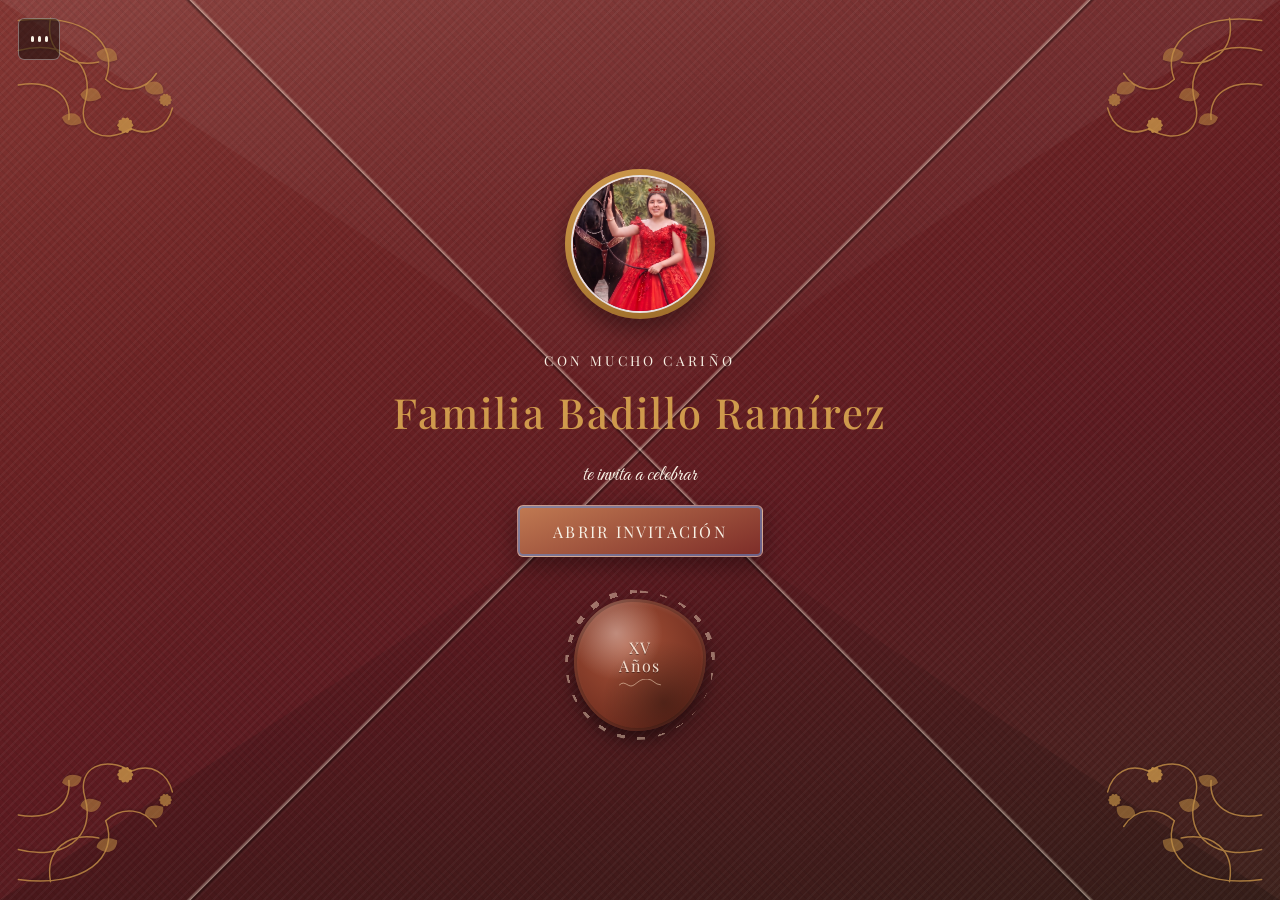
==== index.html @ 7e446c6e "Add files via upload" ====
<!DOCTYPE html>
<html lang="es">
<head>
<meta charset="UTF-8">
<meta name="viewport" content="width=device-width, initial-scale=1.0">
<title>Mis XV Años — Invitación</title>
<meta name="description" content="Invitación digital de XV Años">
<link rel="icon" href="data:image/svg+xml,%3Csvg xmlns='http://www.w3.org/2000/svg' viewBox='0 0 100 100'%3E%3Ctext y='.9em' font-size='90'%3E%F0%9F%8E%80%3C/text%3E%3C/svg%3E">
<link rel="preconnect" href="https://fonts.googleapis.com">
<link rel="preconnect" href="https://fonts.gstatic.com" crossorigin>
<link href="https://fonts.googleapis.com/css2?family=Great+Vibes&family=Cormorant+Garamond:ital,wght@0,400;0,500;0,600;1,500&family=Playfair+Display:wght@400;500;600;700&display=swap" rel="stylesheet">
<link rel="stylesheet" href="css/style.css">
</head>
<body>

<!-- ============ MUSIC TOGGLE ============ -->
<button id="musicToggle" class="music-toggle" type="button" aria-label="Reproducir música" aria-pressed="false">
  <span class="bar"></span><span class="bar"></span><span class="bar"></span>
</button>
<audio id="bgMusic" loop preload="none">
  <!-- Reemplaza este archivo por la pista real cuando armes el repositorio -->
  <source src="audio/musica.mp3" type="audio/mpeg">
</audio>

<!-- ============ SOBRE / PORTADA ============ -->
<svg width="0" height="0" style="position:absolute" aria-hidden="true">
  <defs>
    <symbol id="corner-motif" viewBox="0 0 200 200">
      <g fill="none" stroke="currentColor" stroke-width="1.3" stroke-linecap="round" opacity=".8">
        <path d="M2 30 C 40 20, 70 40, 60 75 C 52 102, 78 112, 100 98"/>
        <path d="M2 60 C 30 55, 48 68, 46 90"/>
        <path d="M30 2 C 25 30, 45 45, 72 40"/>
        <path d="M2 4 C 60 -4, 90 24, 78 55"/>
        <path d="M78 55 C 92 68, 112 66, 122 50"/>
        <path d="M100 98 C 118 106, 132 96, 136 80"/>
      </g>
      <g fill="currentColor" opacity=".55" stroke="none">
        <path d="M56 68 C 62 60, 72 61, 74 71 C 66 76, 58 75, 56 68 Z"/>
        <path d="M40 88 C 47 82, 56 84, 57 93 C 49 97, 42 95, 40 88 Z"/>
        <path d="M70 32 C 78 25, 88 27, 88 38 C 79 42, 71 39, 70 32 Z"/>
        <path d="M112 60 C 120 54, 129 57, 128 67 C 120 70, 112 68, 112 60 Z"/>
      </g>
      <g fill="currentColor" opacity=".85" stroke="none" transform="translate(95,95)">
        <circle r="3"/>
        <ellipse rx="7" ry="3"/>
        <ellipse rx="7" ry="3" transform="rotate(72)"/>
        <ellipse rx="7" ry="3" transform="rotate(144)"/>
        <ellipse rx="7" ry="3" transform="rotate(216)"/>
        <ellipse rx="7" ry="3" transform="rotate(288)"/>
      </g>
      <g fill="currentColor" opacity=".7" stroke="none" transform="translate(130,73)">
        <circle r="2.4"/>
        <ellipse rx="5.5" ry="2.4"/>
        <ellipse rx="5.5" ry="2.4" transform="rotate(72)"/>
        <ellipse rx="5.5" ry="2.4" transform="rotate(144)"/>
        <ellipse rx="5.5" ry="2.4" transform="rotate(216)"/>
        <ellipse rx="5.5" ry="2.4" transform="rotate(288)"/>
      </g>
    </symbol>
  </defs>
</svg>

<section id="envelope" class="envelope">
  <div class="envelope__texture"></div>
  <div class="envelope__seam" aria-hidden="true"></div>

  <!-- Motivo floral reutilizado en las 4 esquinas (se espeja con CSS) -->
  <svg class="envelope__corner envelope__corner--tl" aria-hidden="true"><use href="#corner-motif"/></svg>
  <svg class="envelope__corner envelope__corner--tr" aria-hidden="true"><use href="#corner-motif"/></svg>
  <svg class="envelope__corner envelope__corner--bl" aria-hidden="true"><use href="#corner-motif"/></svg>
  <svg class="envelope__corner envelope__corner--br" aria-hidden="true"><use href="#corner-motif"/></svg>

  <div class="envelope__content">
    <div class="envelope__portrait">
      <div class="ph-photo envelope__portrait-photo">
        <img id="envelopePortraitImg" src="img/1.jpeg" alt="Anahí" onerror="this.style.display='none'">
      </div>
    </div>

    <p class="envelope__label">Con mucho cariño</p>
    <h1 class="envelope__guest">Familia Badillo Ramírez</h1>
    <p class="envelope__invite">te invita a celebrar</p>
    <p class="for-family" id="envelopeFor" hidden></p>

    <button id="openInvitation" class="btn-open" type="button">
      Abrir Invitación
    </button>

    <div class="seal" aria-hidden="true">
      <span class="seal__ring"></span>
      <span class="seal__text">XV<br>Años</span>
      <svg class="seal__flourish" viewBox="0 0 60 16" aria-hidden="true">
        <path d="M2 8c8-8 12 6 20 0s10-8 18-8 10 8 18 8" fill="none" stroke="currentColor" stroke-width="1.2" stroke-linecap="round"/>
      </svg>
    </div>
  </div>
</section>

<!-- ============ SITIO PRINCIPAL ============ -->
<div id="site" class="site">

  <!-- HERO -->
  <section class="hero fold fold--down" id="inicio">
    <div class="ph-photo hero__bg">
      <img id="heroParallaxImg" src="img/1.jpeg" alt="Retrato de la quinceañera" onerror="this.style.display='none'">
      <span class="ph-photo__label"><em>Foto 1</em>Retrato principal</span>
    </div>
    <div class="hero__scrim"></div>

    <div class="hero__content">
      <p class="hero__pretitle">Con mucho cariño,</p>
      <p class="hero__guest">Familia Badillo Ramírez</p>
      <p class="hero__invite">te invita a celebrar</p>
      <p class="for-family for-family--hero" id="heroFor" hidden></p>

      <div class="hero__badge">
        <span class="hero__age">15</span>
      </div>

      <p class="hero__name" data-editable="Nombre de la quinceañera">Anahí</p>
      <p class="hero__subtitle">Mis XV Años</p>

      <div class="hero__date">
        <span data-editable="día">30</span>
        <span data-editable="mes">Oct</span>
        <span data-editable="año">2026</span>
      </div>
    </div>

    <a href="#ubicacion" class="scroll-cue" aria-label="Ir a la sección de ubicación">˅</a>
  </section>

  <!-- UBICACIÓN -->
  <section class="ubicacion fold fold--up" id="ubicacion">
    <h2 class="section-title">Ubicación</h2>

    <div class="cards">
      <article class="card">
        <div class="ph-photo card__photo">
          <img src="img/img:2.jpg" alt="Recinto de la ceremonia religiosa" onerror="this.style.display='none'">
          <span class="ph-photo__label"><em>Foto 2</em>Iglesia / recinto</span>
          <span class="ribbon" data-editable="hora de la ceremonia">6:00 PM</span>
        </div>
        <div class="card__body">
          <div class="icon-circle" aria-hidden="true">
            <svg viewBox="0 0 24 24" width="22" height="22" fill="none" stroke="currentColor" stroke-width="1.4" stroke-linecap="round" stroke-linejoin="round"><path d="M12 2.2v3"/><path d="M10.3 3.7h3.4"/><path d="M6 21V11l6-4.2L18 11v10"/><path d="M6 21h12"/><path d="M10 21v-5h4v5"/></svg>
          </div>
          <h3>Ceremonia Religiosa</h3>
          <p data-editable="nombre y dirección de la iglesia">Parroquia de Nuestra Señora de Guadalupe</p>
          <a class="btn btn--outline" href="https://share.google/baTyKUjBBTjzvA5cU" target="_blank" rel="noopener">¿Cómo llegar?</a>
        </div>
      </article>

      <article class="card">
        <div class="ph-photo card__photo">
          <img src="img/img:3.jpg" alt="Salón de recepción" onerror="this.style.display='none'">
          <span class="ph-photo__label"><em>Foto 3</em>Salón de recepción</span>
          <span class="ribbon" data-editable="hora de la recepción">7:15 PM</span>
        </div>
        <div class="card__body">
          <div class="icon-circle" aria-hidden="true">
            <svg viewBox="0 0 24 24" width="22" height="22" fill="none" stroke="currentColor" stroke-width="1.4" stroke-linecap="round" stroke-linejoin="round"><path d="M6 3h7l-1.2 6.6a2.4 2.4 0 0 1-2.3 2v6.4"/><path d="M9.5 21h4"/><path d="M6 3c0 2.6 1.6 4.6 3.5 4.6"/><path d="M17 3v9a2 2 0 0 0 2 2 2 2 0 0 0 2-2V3"/><path d="M17 8h4"/></svg>
          </div>
          <h3>Recepción</h3>
          <p data-editable="nombre y dirección del salón">Salón La Quinta — Hotel La Quinta Inn, Poza Rica</p>
          <a class="btn btn--outline" href="https://share.google/0kTS37jBXEp3rSL0d" target="_blank" rel="noopener">¿Cómo llegar?</a>
        </div>
      </article>
    </div>
  </section>

  <!-- SAVE THE DATE -->
  <section class="std std--nofoto fold fold--down" id="fecha">
    <div class="std__content">
      <h2 class="script">Save the Date</h2>
      <p class="std__date" data-editable="fecha del evento">30 . Oct . 2026</p>

      <div id="countdown" class="countdown" aria-live="polite">
        <div class="countdown__box"><span id="cd-days">00</span><small>Días</small></div>
        <div class="countdown__box"><span id="cd-hours">00</span><small>Hrs</small></div>
        <div class="countdown__box"><span id="cd-min">00</span><small>Min</small></div>
        <div class="countdown__box"><span id="cd-sec">00</span><small>Seg.</small></div>
      </div>
    </div>
  </section>

  <!-- ITINERARIO -->
  <section class="itinerario fold fold--up" id="itinerario">
    <h2 class="section-title script">Itinerario</h2>

    <div class="timeline">
      <div class="tl-item tl-item--left">
        <div class="tl-card">
          <h3>Misa</h3>
          <p>Te esperamos en la misa de acción de gracias, Parroquia de Nuestra Señora de Guadalupe</p>
        </div>
        <div class="tl-dot" aria-hidden="true">
          <svg viewBox="0 0 24 24" width="20" height="20" fill="none" stroke="currentColor" stroke-width="1.4" stroke-linecap="round" stroke-linejoin="round"><path d="M12 2.2v3"/><path d="M10.3 3.7h3.4"/><path d="M6 21V11l6-4.2L18 11v10"/><path d="M6 21h12"/><path d="M10 21v-5h4v5"/></svg>
        </div>
        <span class="tl-time">6:00 PM</span>
      </div>

      <div class="tl-item tl-item--right">
        <span class="tl-time">7:15 PM – 8:15 PM</span>
        <div class="tl-dot" aria-hidden="true">
          <svg viewBox="0 0 24 24" width="20" height="20" fill="none" stroke="currentColor" stroke-width="1.4" stroke-linecap="round" stroke-linejoin="round"><path d="M6 3h7l-1.2 6.6a2.4 2.4 0 0 1-2.3 2v6.4"/><path d="M9.5 21h4"/><path d="M6 3c0 2.6 1.6 4.6 3.5 4.6"/><path d="M17 3v9a2 2 0 0 0 2 2 2 2 0 0 0 2-2V3"/><path d="M17 8h4"/></svg>
        </div>
        <div class="tl-card">
          <h3>Cóctel de Bienvenida</h3>
          <p>Te esperamos en el área jardín con una bebida refrescante</p>
        </div>
      </div>

      <div class="tl-item tl-item--left">
        <div class="tl-card">
          <h3>Acceso al Salón</h3>
          <p>La mesa está lista para el gran banquete que tenemos para ti, Salón La Quinta</p>
        </div>
        <div class="tl-dot" aria-hidden="true">
          <svg viewBox="0 0 24 24" width="20" height="20" fill="none" stroke="currentColor" stroke-width="1.4" stroke-linecap="round" stroke-linejoin="round"><path d="M7 2v7a1.5 1.5 0 0 0 3 0V2"/><path d="M8.5 9v13"/><path d="M16 2c-1.4 0-2.5 1.6-2.5 5.2 0 2 .7 3.3 1.7 3.8V21"/></svg>
        </div>
        <span class="tl-time">8:30 PM</span>
      </div>

      <div class="tl-item tl-item--right">
        <span class="tl-time" data-editable="horario de la fiesta, aún no confirmado">Hora por confirmar</span>
        <div class="tl-dot" aria-hidden="true">
          <svg viewBox="0 0 24 24" width="20" height="20" fill="none" stroke="currentColor" stroke-width="1.4" stroke-linecap="round" stroke-linejoin="round"><path d="M4 20 14 6"/><path d="M9 20a5 5 0 0 0 5-5"/><circle cx="18" cy="5" r="1.2" fill="currentColor" stroke="none"/><circle cx="20" cy="10" r="1" fill="currentColor" stroke="none"/><circle cx="15" cy="3" r="1" fill="currentColor" stroke="none"/></svg>
        </div>
        <div class="tl-card">
          <h3>Fiesta</h3>
          <p>Nos vemos en la pista de baile para festejar y pasarla bien.</p>
        </div>
      </div>
    </div>
  </section>

  <!-- CON LA BENDICIÓN DE -->
  <section class="familia" id="familia">
    <p class="familia__quince familia__quince--top">Anahí Badillo Ramírez</p>
    <h2 class="section-title script familia__title">Con la Bendición de</h2>

    <div class="familia__grid">
      <div class="familia__group">
        <h3>Mis Padres</h3>
        <p>Reyes Badillo Hernández<br>Ana Belén Ramírez</p>
      </div>
      <div class="familia__group">
        <h3>Mis Abuelos</h3>
        <p>Reyes Badillo Herrera<br>Martha Elba Hernández Zarate</p>
      </div>
      <div class="familia__group">
        <h3>Padrinos de Velación</h3>
        <p>Martha Elena Badillo Hernández<br>Daniel Orellan Badillo</p>
      </div>
    </div>
  </section>

  <!-- GRACIAS -->
  <section class="gracias gracias--nofoto fold fold--down">
    <div class="gracias__content">
      <p class="gracias__title">Familia Badillo Ramírez</p>
      <p class="for-family for-family--gracias" id="graciasFor" hidden></p>
      <p>Gracias por ser parte de este momento tan especial, será un gusto poder compartir este día contigo</p>
    </div>
  </section>

  <!-- MESA DE REGALOS -->
  <section class="regalos" id="regalos">
    <h2 class="section-title script">Mesa de Regalos</h2>
    <p>Mi mejor regalo es que estés conmigo en este día tan especial, pero si quieres hacerme un obsequio aquí están algunas opciones.</p>

    <div class="gift-card">
      <span class="gift-card__corner" aria-hidden="true"></span>
      <span class="gift-card__store" data-editable="nombre de la tienda">Liverpool</span>
    </div>

    <p class="gift-card__table" data-editable="número de mesa de regalos">Número de mesa #60040862</p>
    <a href="https://mesaderegalos.liverpool.com.mx/milistaderegalos/60040862" class="btn btn--solid" target="_blank" rel="noopener" data-editable="liga de la mesa de regalos">Ir a Mesa de Regalos</a>
  </section>

  <!-- HOTELES -->
  <section class="hoteles fold fold--up" id="hoteles">
    <h2 class="section-title script">Hoteles</h2>
    <p>Estas son las recomendaciones para hospedarte y pases una estancia agradable.</p>

    <article class="card card--hotel">
      <div class="ph-photo card__photo">
        <img src="img/img:11.jpg" alt="" onerror="this.style.display='none'">
        <span class="ph-photo__label"><em>Foto 11</em>Hotel</span>
        <span class="ribbon" data-editable="tarifa desde">Tarifa por confirmar</span>
      </div>
      <div class="card__body">
        <h3>Hotel La Quinta Inn, Poza Rica</h3>
        <p data-editable="código de descuento, si aplica">Sede también de la recepción · Código: [CÓDIGO]</p>
        <a class="btn btn--outline" href="https://share.google/0kTS37jBXEp3rSL0d" target="_blank" rel="noopener">¿Cómo llegar?</a>
      </div>
    </article>
  </section>

  <footer class="site-footer">
    <p>Hecho con cariño para celebrar los XV años de <span data-editable="nombre de la quinceañera">Anahí</span></p>
  </footer>

</div>

<script src="js/script.js"></script>
</body>
</html>
---- css/style.css ----
/* =========================================================
   INVITACIÓN XV AÑOS — hoja de estilos
   Paleta y tipografías son fáciles de ajustar desde :root
   ========================================================= */

:root{
  /* Paleta ajustada a la foto de portada real: vestido rojo/vino,
     hacienda de piedra y cantera, luz cálida ámbar de las arcadas. */
  --rose-deep:   #5c1a20;
  --rose:        #7d2c28;
  --rose-light:  #c17a52;
  --cream:       #f8f1e5;
  --cream-2:     #efe0c9;
  --gold:        #cf9a4c;
  --gold-dark:   #9c6b28;
  --ink:         #3b2a22;
  --ink-soft:    #6b5142;
  --white:       #ffffff;

  --font-script: 'Great Vibes', cursive;
  --font-serif:  'Playfair Display', serif;
  --font-body:   'Cormorant Garamond', serif;

  --fold-size: 70px;
}

*,*::before,*::after{ box-sizing:border-box; }
html{ scroll-behavior:smooth; }
body{
  margin:0;
  font-family: var(--font-body);
  font-size:19px;
  line-height:1.6;
  color:var(--ink);
  background:var(--cream);
  overflow-x:hidden;
}
h1,h2,h3{ margin:0; font-weight:500; }
p{ margin:0 0 .5em; }
img{ max-width:100%; display:block; }
a{ color:inherit; text-decoration:none; }
.script{ font-family:var(--font-script); font-weight:400; }

.section-title{
  font-family:var(--font-script);
  font-size:clamp(2.6rem,6vw,3.6rem);
  color:var(--gold-dark);
  text-align:center;
  position:relative;
  padding-top:1.4em;
}
.section-title::after{
  content:"";
  display:block;
  width:120px;
  height:1px;
  background:var(--gold);
  margin:.4em auto 0;
}

/* ---------- utilidades ---------- */
.btn{
  display:inline-block;
  padding:.7em 1.8em;
  font-family:var(--font-serif);
  font-size:.78rem;
  letter-spacing:.12em;
  text-transform:uppercase;
  border-radius:4px;
  cursor:pointer;
  border:1px solid transparent;
  transition:transform .25s ease, box-shadow .25s ease, background .25s ease;
}
.btn:hover{ transform:translateY(-2px); }
.btn--outline{
  background:linear-gradient(160deg,var(--gold) 0%,var(--gold-dark) 100%);
  color:var(--white);
  box-shadow:0 4px 14px rgba(0,0,0,.18);
}
.btn--solid{
  background:linear-gradient(160deg,var(--gold) 0%,var(--gold-dark) 100%);
  color:var(--white);
  box-shadow:0 6px 18px rgba(0,0,0,.22);
  margin-top:1.4rem;
}

/* ---------- marcador de fotos (placeholder) ---------- */
.ph-photo{
  position:relative;
  overflow:hidden;
  width:100%; height:100%;
  background:
    radial-gradient(circle at 30% 20%, rgba(255,255,255,.18), transparent 60%),
    linear-gradient(135deg,var(--rose) 0%, var(--rose-deep) 55%, #6f4a3f 100%);
  display:flex;
  align-items:center;
  justify-content:center;
  color:rgba(255,255,255,.85);
}
.ph-photo img{
  position:absolute; inset:0;
  width:100%; height:100%;
  object-fit:cover;
  z-index:2;
}
.ph-photo__label{
  position:relative; z-index:1;
  display:flex; flex-direction:column; align-items:center; gap:.25em;
  font-family:var(--font-serif);
  font-size:.72rem;
  letter-spacing:.08em;
  text-transform:uppercase;
  text-align:center;
  padding:0 1em;
  opacity:.85;
}
.ph-photo__label em{
  font-style:normal;
  font-size:1.05rem;
  letter-spacing:.15em;
  border:1px solid rgba(255,255,255,.55);
  border-radius:999px;
  padding:.3em 1em;
}
.ribbon{
  position:absolute; top:14px; right:-34px;
  background:var(--ink);
  color:var(--cream);
  font-family:var(--font-serif);
  font-size:.68rem;
  letter-spacing:.1em;
  padding:.35em 2.4em;
  transform:rotate(38deg);
  z-index:3;
  box-shadow:0 2px 6px rgba(0,0,0,.25);
}

/* ---------- diagonal folds entre secciones ---------- */
.fold{ position:relative; }
.fold--down{ clip-path:polygon(0 0,100% 0,100% 100%,0 calc(100% - var(--fold-size))); }
.fold--up{ clip-path:polygon(0 var(--fold-size),100% 0,100% 100%,0 100%); margin-top:calc(var(--fold-size) * -1); }

/* =========================================================
   BOTÓN DE MÚSICA
   ========================================================= */
.music-toggle{
  position:fixed; top:18px; left:18px; z-index:200;
  width:42px; height:42px;
  background:rgba(20,14,12,.55);
  border:1px solid rgba(255,255,255,.35);
  border-radius:6px;
  display:flex; align-items:center; justify-content:center; gap:4px;
  cursor:pointer;
}
.music-toggle .bar{
  width:3px; height:14px; background:var(--cream); border-radius:2px;
  animation:sway 1s ease-in-out infinite;
}
.music-toggle .bar:nth-child(2){ animation-delay:.15s; }
.music-toggle .bar:nth-child(3){ animation-delay:.3s; }
.music-toggle:not(.is-playing) .bar{ animation-play-state:paused; height:6px; }
@keyframes sway{ 0%,100%{ height:6px; } 50%{ height:16px; } }

/* =========================================================
   SOBRE / PORTADA
   ========================================================= */
.envelope{
  position:fixed; inset:0; z-index:100;
  display:flex; align-items:center; justify-content:center;
  background:
    linear-gradient(155deg, rgba(255,255,255,.05) 0%, transparent 30%),
    linear-gradient(160deg,var(--rose) 0%, var(--rose-deep) 60%, #3f231d 100%);
  transition:opacity .6s ease .55s, visibility .6s ease .55s, transform 1s cubic-bezier(.4,0,.2,1);
  perspective:1400px;
  transform:scale(1);
}
body.is-open .envelope{ transform:scale(1.12); }
/* textura fina de papel (grano cruzado) */
.envelope__texture{
  position:absolute; inset:0;
  background-image:
    repeating-linear-gradient(135deg, rgba(255,255,255,.04) 0 2px, transparent 2px 6px),
    repeating-linear-gradient(45deg, rgba(0,0,0,.05) 0 2px, transparent 2px 6px);
}
/* costuras diagonales del sobre: forman el rombo central como un sobre abierto,
   con una solapa superior e inferior ligeramente distintas de tono */
.envelope__texture::before,
.envelope__texture::after{
  content:"";
  position:absolute; inset:0;
}
.envelope__texture::before{
  background:linear-gradient(180deg, rgba(255,255,255,.06), transparent 55%);
  clip-path:polygon(0 0,100% 0,50% 46%);
  /* la solapa superior del sobre: gira sobre su propio doblez (50% 46%)
     como si se abriera de verdad, en vez de solo desvanecerse */
  transform-origin:50% 46%;
  transform:rotateX(0deg);
  transition:transform .75s cubic-bezier(.6,.05,.22,1);
  backface-visibility:hidden;
}
.envelope__texture::after{
  background:linear-gradient(0deg, rgba(0,0,0,.16), transparent 55%);
  clip-path:polygon(0 100%,100% 100%,50% 54%);
}
body.is-open .envelope__texture::before{
  transform:rotateX(-172deg) translateY(-1%);
}
.envelope__seam{
  position:absolute; inset:0;
  background:
    linear-gradient(45deg,
      transparent calc(50% - 4px), rgba(0,0,0,.4) calc(50% - 1px),
      rgba(255,244,224,.45) 50%, transparent calc(50% + 3px)),
    linear-gradient(-45deg,
      transparent calc(50% - 4px), rgba(0,0,0,.4) calc(50% - 1px),
      rgba(255,244,224,.45) 50%, transparent calc(50% + 3px));
}

/* esquinas florales (SVG reutilizado, espejado por esquina) */
.envelope__corner{
  position:absolute; width:230px; height:230px;
  color:var(--gold);
  opacity:.92;
  filter:drop-shadow(0 1px 1px rgba(0,0,0,.3));
}
.envelope__corner--tl{ top:16px; left:16px; }
.envelope__corner--tr{ top:16px; right:16px; transform:scaleX(-1); }
.envelope__corner--bl{ bottom:16px; left:16px; transform:scaleY(-1); }
.envelope__corner--br{ bottom:16px; right:16px; transform:scale(-1,-1); }

.envelope__content{
  position:relative; z-index:2;
  text-align:center; color:var(--cream);
  padding:2rem;
}
.envelope__portrait{
  width:150px; height:150px;
  margin:0 auto 1.6em;
  border-radius:50%;
  padding:6px;
  background:linear-gradient(160deg,var(--gold) 0%,var(--gold-dark) 100%);
  box-shadow:0 10px 24px rgba(0,0,0,.4);
}
.envelope__portrait-photo{
  width:100%; height:100%;
  border-radius:50%;
  border:2px solid rgba(255,255,255,.85);
}
/* la foto principal se ve completa (cuerpo entero); aquí se amplía para
   que en el círculo pequeño se lea como un retrato de cerca */
.envelope__portrait-photo img{ transform:scale(1.6); }
.envelope__label{
  font-family:var(--font-serif);
  letter-spacing:.25em; text-transform:uppercase;
  font-size:.85rem; margin-bottom:.6em;
}
.envelope__guest{
  font-family:var(--font-serif);
  font-size:clamp(1.8rem,5vw,2.6rem);
  color:var(--gold);
  letter-spacing:.05em;
  margin-bottom:.3em;
}
.envelope__invite{
  font-family:var(--font-script);
  font-size:1.4rem;
  color:var(--cream);
  margin-bottom:.5em;
}
/* ---------- PERSONALIZACIÓN POR FAMILIA (?para=Familia+X en la URL) ---------- */
.for-family{
  font-family:var(--font-serif);
  letter-spacing:.18em;
  text-transform:uppercase;
  font-size:.75rem;
  color:var(--gold);
  margin-bottom:1.6em;
}
.for-family[hidden]{ display:none; }
.for-family--hero{ color:var(--cream); opacity:.9; margin-bottom:1.4em; }
.for-family--gracias{ color:var(--gold); margin-bottom:1.2em; letter-spacing:.14em; }
.btn-open{
  font-family:var(--font-serif);
  font-size:1rem;
  letter-spacing:.14em;
  text-transform:uppercase;
  color:var(--cream);
  background:linear-gradient(160deg,var(--rose-light) 0%,var(--rose) 100%);
  border:1px solid rgba(255,255,255,.4);
  padding:.9em 2.2em;
  border-radius:6px;
  cursor:pointer;
  box-shadow:0 8px 22px rgba(0,0,0,.35), inset 0 0 0 2px rgba(94,140,215,.55);
  transition:transform .3s ease, box-shadow .3s ease;
}
.btn-open:hover{ transform:translateY(-3px); box-shadow:0 12px 26px rgba(0,0,0,.4); }

.seal{
  width:132px; height:132px;
  margin:2.6em auto 0;
  /* forma de gota de cera, ligeramente irregular */
  border-radius:44% 56% 52% 48% / 48% 44% 56% 52%;
  background:
    radial-gradient(circle at 32% 26%, rgba(255,255,255,.35), transparent 35%),
    radial-gradient(circle at 68% 78%, rgba(0,0,0,.35), transparent 45%),
    radial-gradient(circle at 40% 35%, #a8543a, #6f2c1e 75%);
  box-shadow:0 8px 18px rgba(0,0,0,.5), inset 0 0 0 3px rgba(0,0,0,.18), inset 0 2px 6px rgba(255,255,255,.15);
  display:flex; flex-direction:column; align-items:center; justify-content:center;
  gap:.15em;
  font-family:var(--font-serif);
  font-size:1rem; letter-spacing:.08em; line-height:1.15;
  color:rgba(255,235,220,.92);
  text-shadow:0 1px 0 rgba(0,0,0,.4), 0 -1px 0 rgba(255,255,255,.12);
  position:relative;
  transition:opacity .4s ease, transform .4s ease;
}
body.is-open .seal{
  opacity:0;
  transform:scale(.55) rotate(-18deg);
}
.seal__ring{
  position:absolute; inset:-9px;
  border-radius:inherit;
  background:repeating-conic-gradient(rgba(255,230,200,.55) 0deg 6deg, transparent 6deg 16deg);
  -webkit-mask:radial-gradient(farthest-side, transparent calc(100% - 3px), #000 calc(100% - 3px));
          mask:radial-gradient(farthest-side, transparent calc(100% - 3px), #000 calc(100% - 3px));
  opacity:.8;
}
.seal__text{ position:relative; }
.seal__flourish{
  position:relative;
  width:44px; height:auto;
  color:rgba(255,230,200,.6);
  margin-top:.1em;
}

body.is-open .envelope{ opacity:0; visibility:hidden; pointer-events:none; }

/* =========================================================
   SITIO PRINCIPAL
   ========================================================= */
.site{ display:none; }
body.is-open .site{ display:block; }
body:not(.is-open){ overflow:hidden; height:100vh; }

section{ position:relative; }

/* ---------- HERO ---------- */
.hero{
  min-height:100vh;
  display:flex; align-items:center; justify-content:center;
  overflow:hidden;
}
.hero__bg{ position:absolute; inset:0; align-items:flex-start; padding-top:2.4rem; }
/* la imagen es más alta que su contenedor para tener "colchón" de sobra:
   el JS la desplaza (translateY) al hacer scroll, dando el efecto parallax
   sin usar background-attachment:fixed (poco confiable en iPhone/Safari) */
.hero__bg img{
  top:-20%;
  height:140%;
  will-change:transform;
}
@media (prefers-reduced-motion: reduce){
  .hero__bg img{ transform:none !important; }
}
.hero__scrim{
  position:absolute; inset:0;
  background:linear-gradient(180deg, rgba(20,14,12,.15), rgba(20,14,12,.55) 70%, rgba(20,14,12,.75));
  z-index:1;
}
.hero__content{
  position:relative; z-index:2;
  text-align:center; color:var(--cream);
  padding:6rem 1.5rem 4rem;
}
.hero__pretitle{
  font-family:var(--font-serif);
  letter-spacing:.2em; text-transform:uppercase;
  font-size:.85rem; margin-bottom:.2em; opacity:.9;
}
.hero__guest{
  font-family:var(--font-script);
  font-size:clamp(1.6rem,4vw,2.2rem);
  color:var(--white);
  margin-bottom:.15em;
}
.hero__invite{
  font-family:var(--font-serif);
  letter-spacing:.2em; text-transform:uppercase;
  font-size:.8rem; margin-bottom:.4em; opacity:.9;
}
.hero__badge{
  width:110px; height:110px;
  margin:0 auto .6em;
  border-radius:50%;
  display:flex; align-items:center; justify-content:center;
  background:linear-gradient(160deg,var(--rose-light) 0%,var(--rose) 100%);
  border:4px solid rgba(255,255,255,.85);
  box-shadow:0 6px 18px rgba(0,0,0,.4);
}
.hero__age{
  font-family:var(--font-serif); font-weight:700;
  font-size:2.6rem; color:var(--white);
  text-shadow:0 4px 10px rgba(0,0,0,.5);
}
.hero__name{
  font-family:var(--font-script);
  font-size:clamp(3rem,10vw,5.5rem);
  line-height:1;
  color:var(--white);
  margin-top:.3em;
}
.hero__subtitle{
  font-family:var(--font-serif);
  letter-spacing:.35em; text-transform:uppercase;
  font-size:.85rem; margin:.6em 0 1em;
}
.hero__date{
  display:inline-flex; border-top:1px solid rgba(255,255,255,.6); border-bottom:1px solid rgba(255,255,255,.6);
  font-family:var(--font-serif);
}
.hero__date span{
  padding:.4em 1em;
  border-left:1px solid rgba(255,255,255,.6);
  font-size:.95rem; letter-spacing:.05em;
}
.hero__date span:first-child{ border-left:none; }

.scroll-cue{
  position:absolute; bottom:1.6rem; left:50%; transform:translateX(-50%);
  z-index:2; color:var(--cream); font-size:1.4rem;
  animation:bounce 2s infinite;
}
@keyframes bounce{ 0%,100%{ transform:translate(-50%,0);} 50%{ transform:translate(-50%,8px);} }

/* ---------- UBICACIÓN ---------- */
.ubicacion{
  background:var(--rose-deep);
  padding:5rem 1.5rem 6rem;
}
.ubicacion .section-title{ color:var(--cream); }
.ubicacion .section-title::after{ background:var(--gold); }
.cards{
  max-width:760px; margin:3rem auto 0;
  display:flex; flex-direction:column; gap:2.4rem;
}
.card{
  background:var(--white);
  border-radius:6px;
  overflow:hidden;
  box-shadow:0 18px 40px rgba(0,0,0,.25);
}
.card__photo{ aspect-ratio:16/9; }
.card__body{ padding:2rem 1.8rem 2.2rem; text-align:center; }
.icon-circle{
  width:56px; height:56px; margin:-4.4rem auto 1rem;
  border-radius:50%;
  background:var(--white);
  border:1px solid var(--gold);
  display:flex; align-items:center; justify-content:center;
  color:var(--gold-dark);
  box-shadow:0 4px 10px rgba(0,0,0,.15);
}
.card__body h3{
  font-family:var(--font-serif); text-transform:uppercase; letter-spacing:.08em;
  color:var(--gold-dark); font-size:1.15rem; margin-bottom:.6em;
}
.card__body p{ color:var(--ink-soft); margin-bottom:1.2em; }

/* ---------- SAVE THE DATE ---------- */
.std{
  display:flex; align-items:center; justify-content:center;
  overflow:hidden;
}
.std--nofoto{
  padding:6rem 1.5rem;
  background:linear-gradient(160deg,var(--rose) 0%, var(--rose-deep) 60%, #3f231d 100%);
}
.std__content{ position:relative; text-align:center; color:var(--cream); padding:2rem; }
.std__content h2{ font-size:clamp(2.6rem,8vw,4.2rem); color:var(--white); }
.std__content h2::before,.std__content h2::after{ content:"◇"; font-size:.5em; margin:0 .5em; color:var(--gold); vertical-align:middle; }
.std__date{ font-family:var(--font-serif); letter-spacing:.15em; font-size:1.15rem; margin:.6em 0 1.6em; }
.countdown{ display:flex; gap:.9rem; justify-content:center; flex-wrap:wrap; }
.countdown__box{
  background:rgba(255,255,255,.12);
  border:1px solid rgba(255,255,255,.35);
  border-radius:8px;
  padding:.9em 1.2em;
  min-width:82px;
}
.countdown__box span{ display:block; font-family:var(--font-serif); font-size:2rem; }
.countdown__box small{ letter-spacing:.1em; text-transform:uppercase; font-size:.7rem; opacity:.85; }

/* ---------- ITINERARIO ---------- */
.itinerario{ background:var(--cream-2); padding:5rem 1.5rem 6rem; }
.timeline{
  max-width:900px; margin:3rem auto 0; position:relative;
}
.timeline::before{
  content:""; position:absolute; left:50%; top:0; bottom:0; width:2px;
  background:var(--gold); transform:translateX(-50%);
}
.tl-item{ display:flex; align-items:center; gap:1.4rem; margin-bottom:2.6rem; position:relative; }
.tl-item--left{ justify-content:flex-end; }
.tl-item--right{ justify-content:flex-start; }
.tl-item--left .tl-card{ order:1; text-align:right; }
.tl-item--left .tl-time{ order:3; text-align:left; }
.tl-card{
  background:var(--white); border-radius:6px; padding:1.4rem 1.6rem;
  box-shadow:0 10px 26px rgba(0,0,0,.08);
  width:min(320px,42%);
}
.tl-card h3{ font-family:var(--font-serif); color:var(--gold-dark); text-transform:uppercase; letter-spacing:.06em; font-size:1.05rem; margin-bottom:.4em; }
.tl-card p{ color:var(--ink-soft); font-size:.95rem; margin:0; }
.tl-dot{
  flex:0 0 auto;
  width:52px; height:52px; border-radius:50%;
  background:var(--gold);
  color:var(--white);
  display:flex; align-items:center; justify-content:center;
  font-size:1.3rem;
  box-shadow:0 4px 10px rgba(0,0,0,.2);
  z-index:1;
}
.tl-time{ font-family:var(--font-serif); font-size:.85rem; letter-spacing:.04em; color:var(--ink-soft); width:min(180px,30%); }

/* ---------- GRACIAS ---------- */
.gracias{ display:flex; align-items:center; justify-content:center; overflow:hidden; }
.gracias--nofoto{
  padding:5rem 1.5rem;
  background:linear-gradient(160deg,var(--rose-deep) 0%, #3f231d 100%);
}
.gracias__content{ position:relative; text-align:center; color:var(--cream); max-width:640px; padding:2rem; }
.gracias__title{ font-family:var(--font-serif); text-transform:uppercase; letter-spacing:.08em; font-size:1.15rem; margin-bottom:.7em; }
.gracias__content p:last-child{ font-family:var(--font-serif); font-size:1.15rem; line-height:1.7; }

/* ---------- MESA DE REGALOS ---------- */
.regalos{ background:var(--cream); padding:5rem 1.5rem 6rem; text-align:center; }
.regalos > p{ max-width:640px; margin:1rem auto 2.4rem; color:var(--ink-soft); font-size:1.1rem; }
.gift-card{
  position:relative;
  width:min(420px,90%);
  aspect-ratio:16/9;
  margin:0 auto;
  border-radius:16px;
  background:linear-gradient(135deg,var(--rose) 0%,var(--rose-deep) 100%);
  box-shadow:0 20px 40px rgba(0,0,0,.25);
  display:flex; align-items:center; justify-content:center;
}
.gift-card__corner{
  position:absolute; inset:0;
  background:
    linear-gradient(100deg, rgba(255,255,255,.16) 0%, transparent 22%),
    repeating-linear-gradient(115deg, transparent 0 26px, rgba(255,255,255,.08) 26px 30px);
  border-radius:inherit;
}
.gift-card__corner::before{
  content:"Regalo";
  position:absolute; top:14px; right:-30px;
  background:rgba(255,255,255,.9);
  color:var(--rose-deep);
  font-family:var(--font-serif);
  font-size:.65rem; letter-spacing:.15em; text-transform:uppercase;
  padding:.35em 2.2em;
  transform:rotate(38deg);
  box-shadow:0 2px 6px rgba(0,0,0,.2);
}
.gift-card__store{
  font-family:var(--font-serif); letter-spacing:.06em;
  color:var(--white); font-size:1.4rem;
}
.gift-card__table{ margin-top:1.6rem; font-family:var(--font-serif); letter-spacing:.06em; color:var(--gold-dark); }

/* ---------- HOTELES ---------- */
.hoteles{ background:var(--cream-2); padding:5rem 1.5rem 6rem; text-align:center; }
.hoteles > p{ max-width:640px; margin:1rem auto 2.4rem; color:var(--ink-soft); font-size:1.1rem; }
.card--hotel{ max-width:520px; margin:0 auto; text-align:left; }
.card--hotel .card__body{ text-align:center; }

/* ---------- CON LA BENDICIÓN DE (familia / padrinos) ---------- */
.familia{ background:var(--white); padding:5rem 1.5rem 6rem; text-align:center; }
.familia__quince{
  font-family:var(--font-script);
  font-size:clamp(2.4rem,6vw,3.4rem);
  color:var(--ink);
  margin:.2em 0 2rem;
}
.familia__quince--top{ margin:0 0 .15em; }
.familia__title.section-title{ padding-top:0; margin-bottom:2rem; }
.familia__grid{
  max-width:900px; margin:0 auto;
  display:grid; grid-template-columns:repeat(3,1fr); gap:2.2rem;
}
.familia__group h3{
  font-family:var(--font-serif); text-transform:uppercase; letter-spacing:.08em;
  color:var(--gold-dark); font-size:.95rem; margin-bottom:.6em;
}
.familia__group p{ color:var(--ink-soft); line-height:1.7; margin:0; }

@media (max-width:720px){
  .familia__grid{ grid-template-columns:1fr; gap:1.8rem; }
}

/* ---------- FOOTER ---------- */
.site-footer{ text-align:center; padding:3rem 1.5rem; color:var(--ink-soft); font-family:var(--font-serif); font-size:.85rem; letter-spacing:.05em; background:var(--white); }

/* ---------- animación de aparición al hacer scroll ---------- */
.reveal{
  opacity:0;
  transform:translateX(-100vw);
  transition:opacity .7s ease, transform .7s cubic-bezier(.16,.8,.3,1);
  will-change:transform, opacity;
}
.reveal.in-view{ opacity:1; transform:translateX(0); }

@media (prefers-reduced-motion: reduce){
  .reveal{ transition:none; transform:none; opacity:1; }
}

/* =========================================================
   RESPONSIVE
   ========================================================= */
@media (max-width:720px){
  :root{ --fold-size:40px; }
  body{ font-size:17px; }
  .tl-card{ width:70%; }
  .tl-time{ width:auto; font-size:.75rem; }
  .timeline::before{ left:26px; }
  .tl-item,.tl-item--left,.tl-item--right{ justify-content:flex-start; }
  .tl-item--left .tl-card,.tl-item--left .tl-time{ order:initial; text-align:left; }
  .tl-dot{ order:-1; width:44px; height:44px; font-size:1.05rem; }
  .tl-time{ display:none; }
}
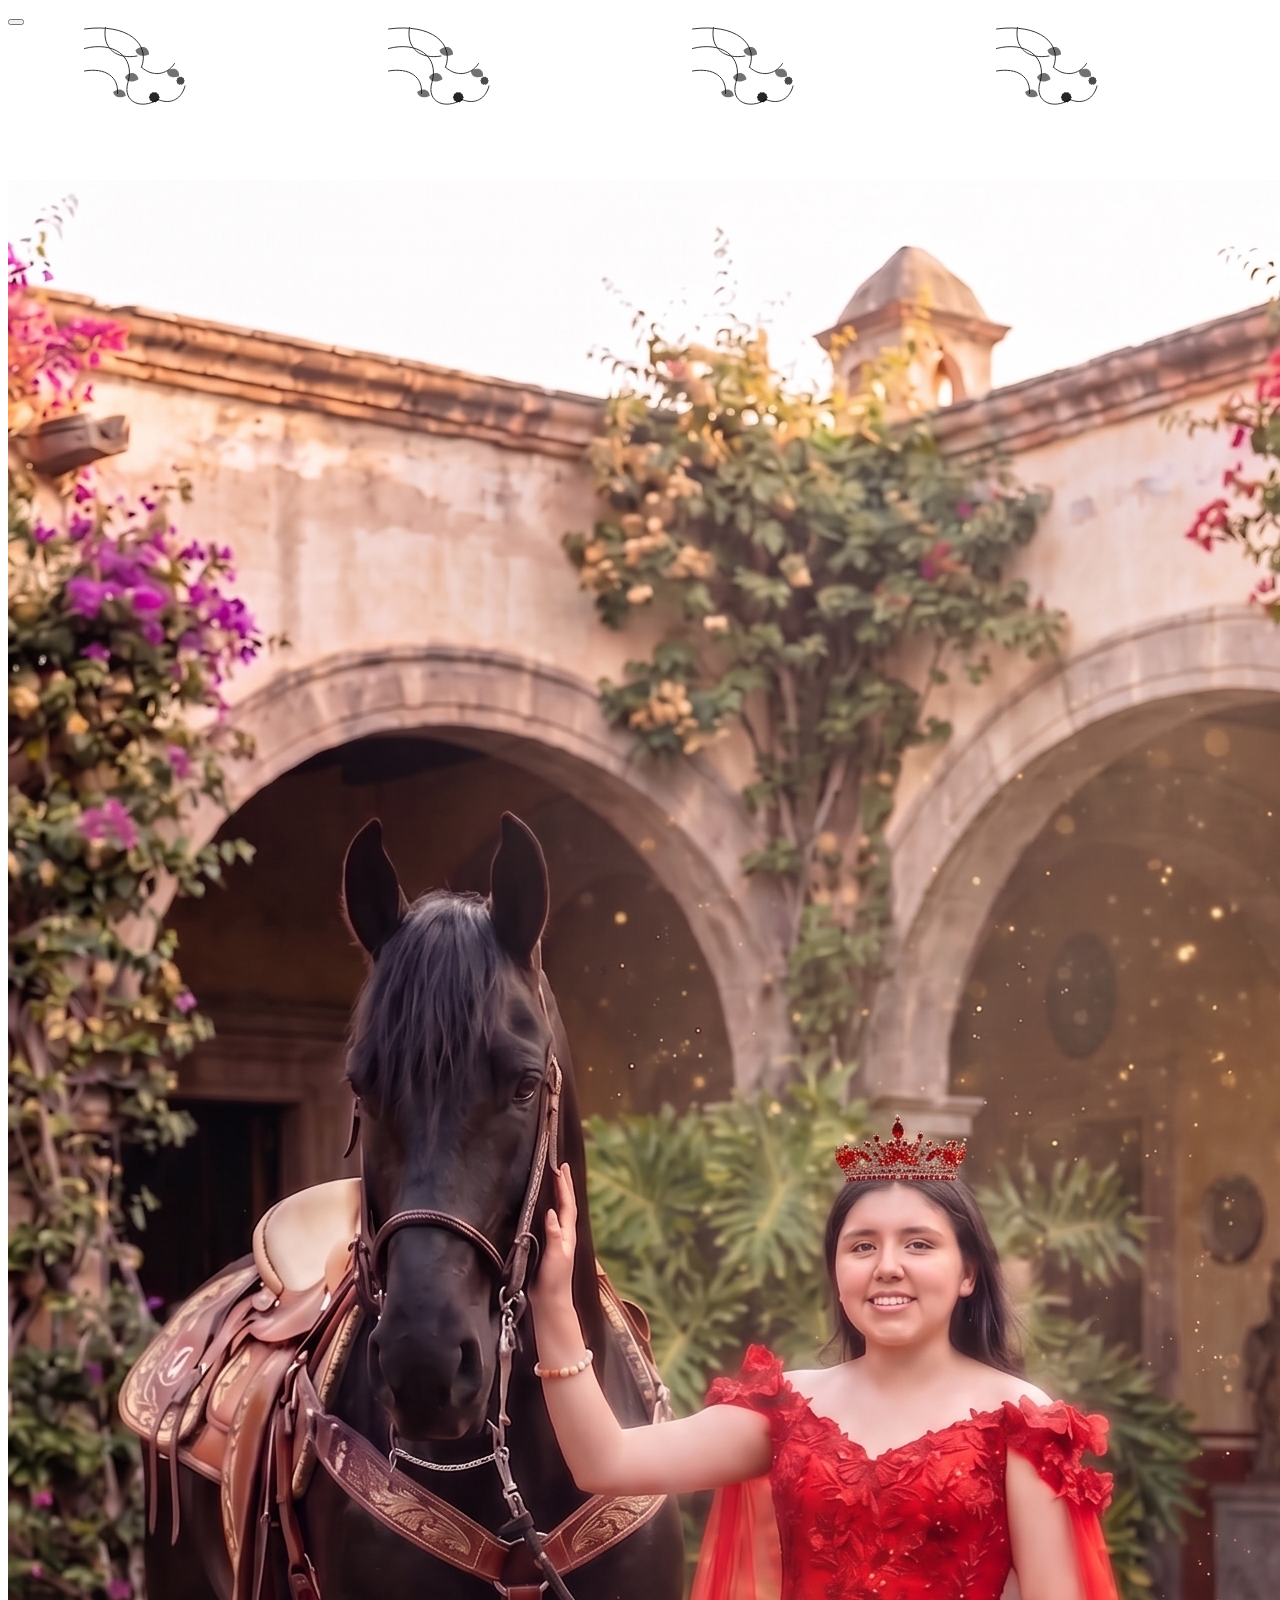
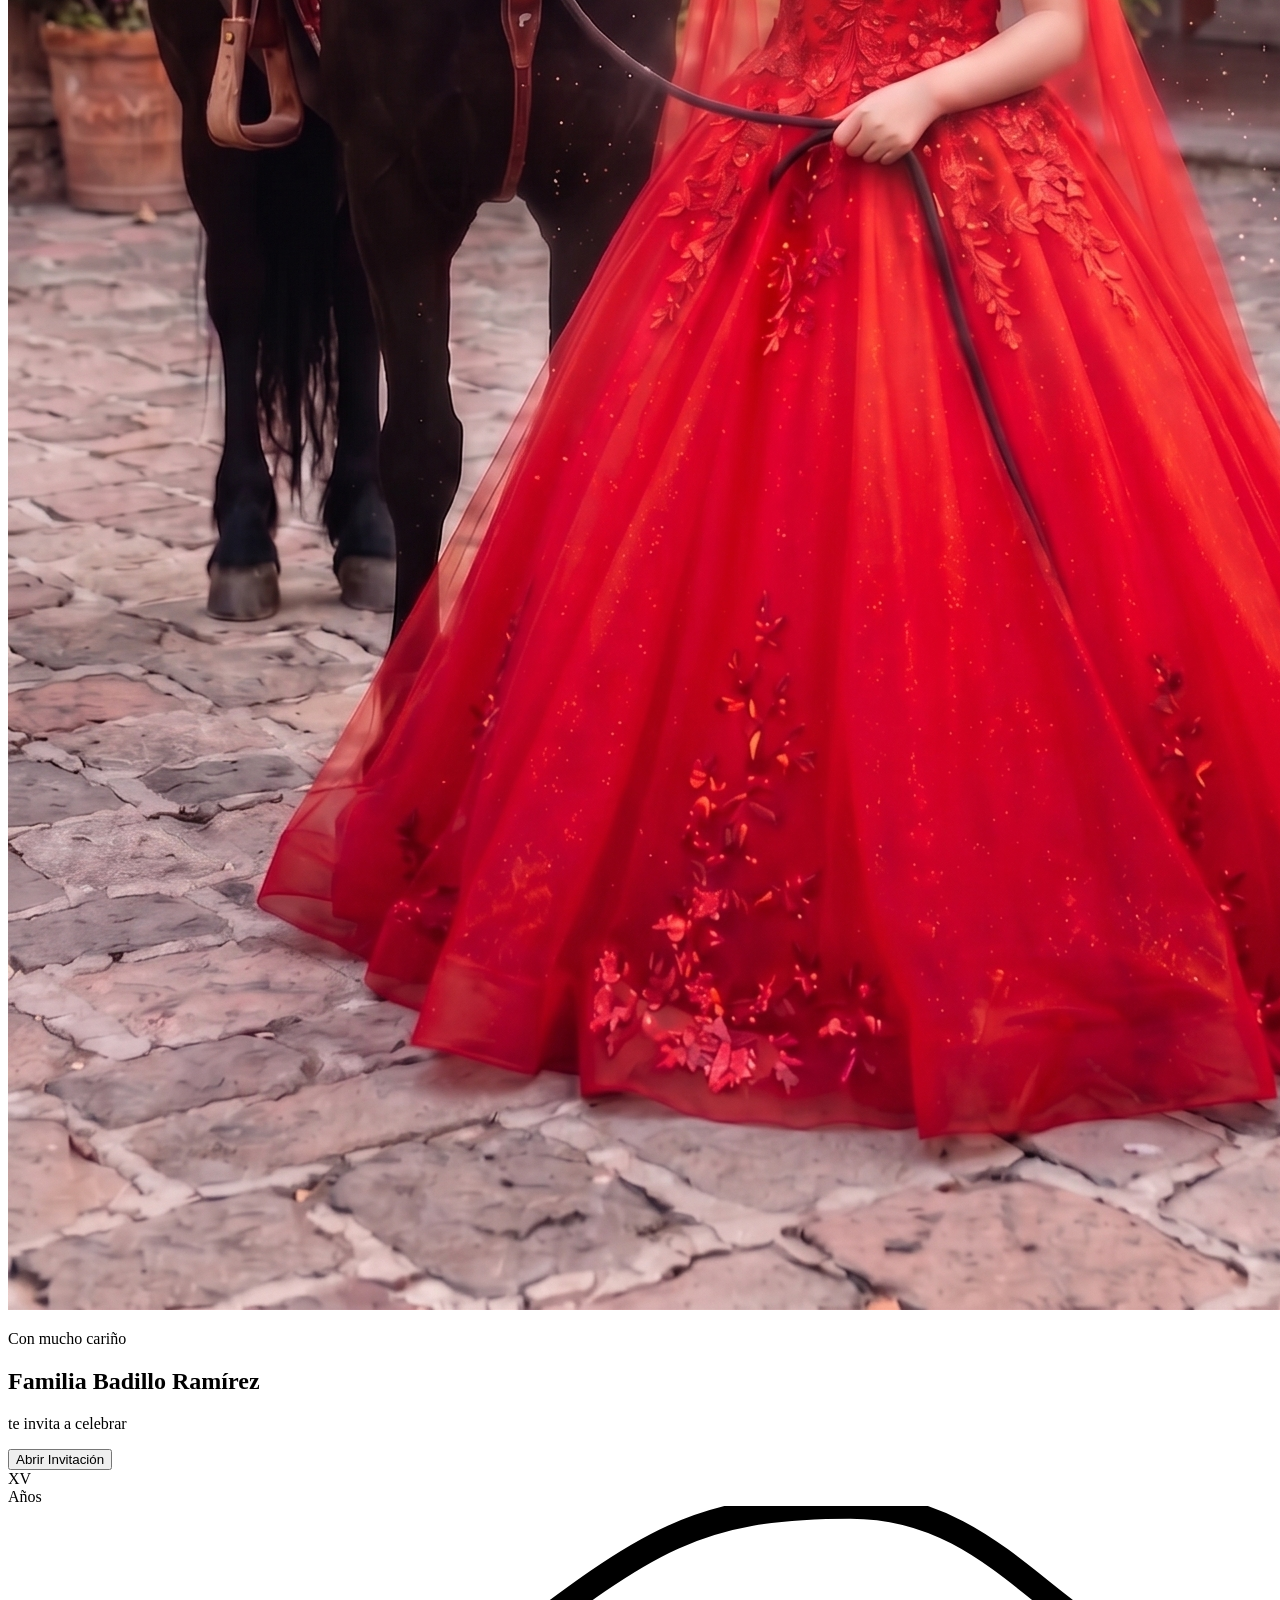
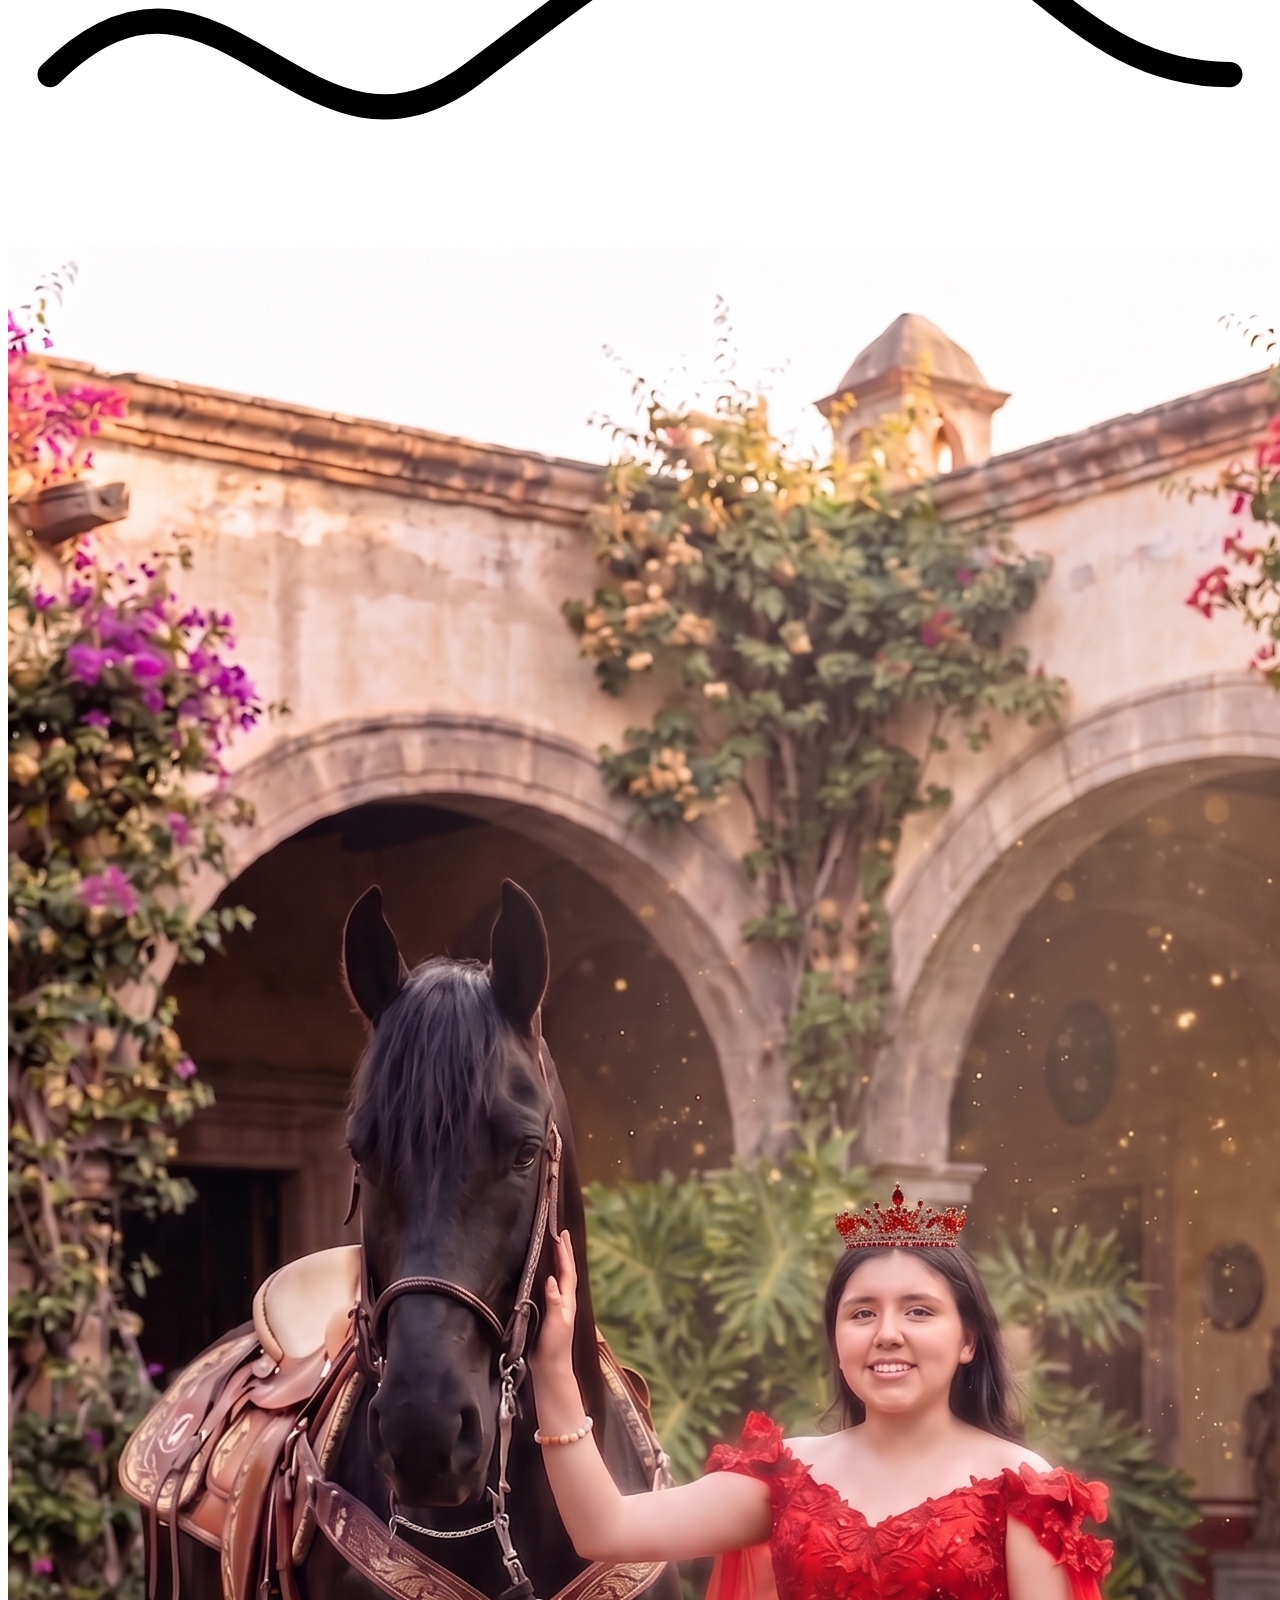
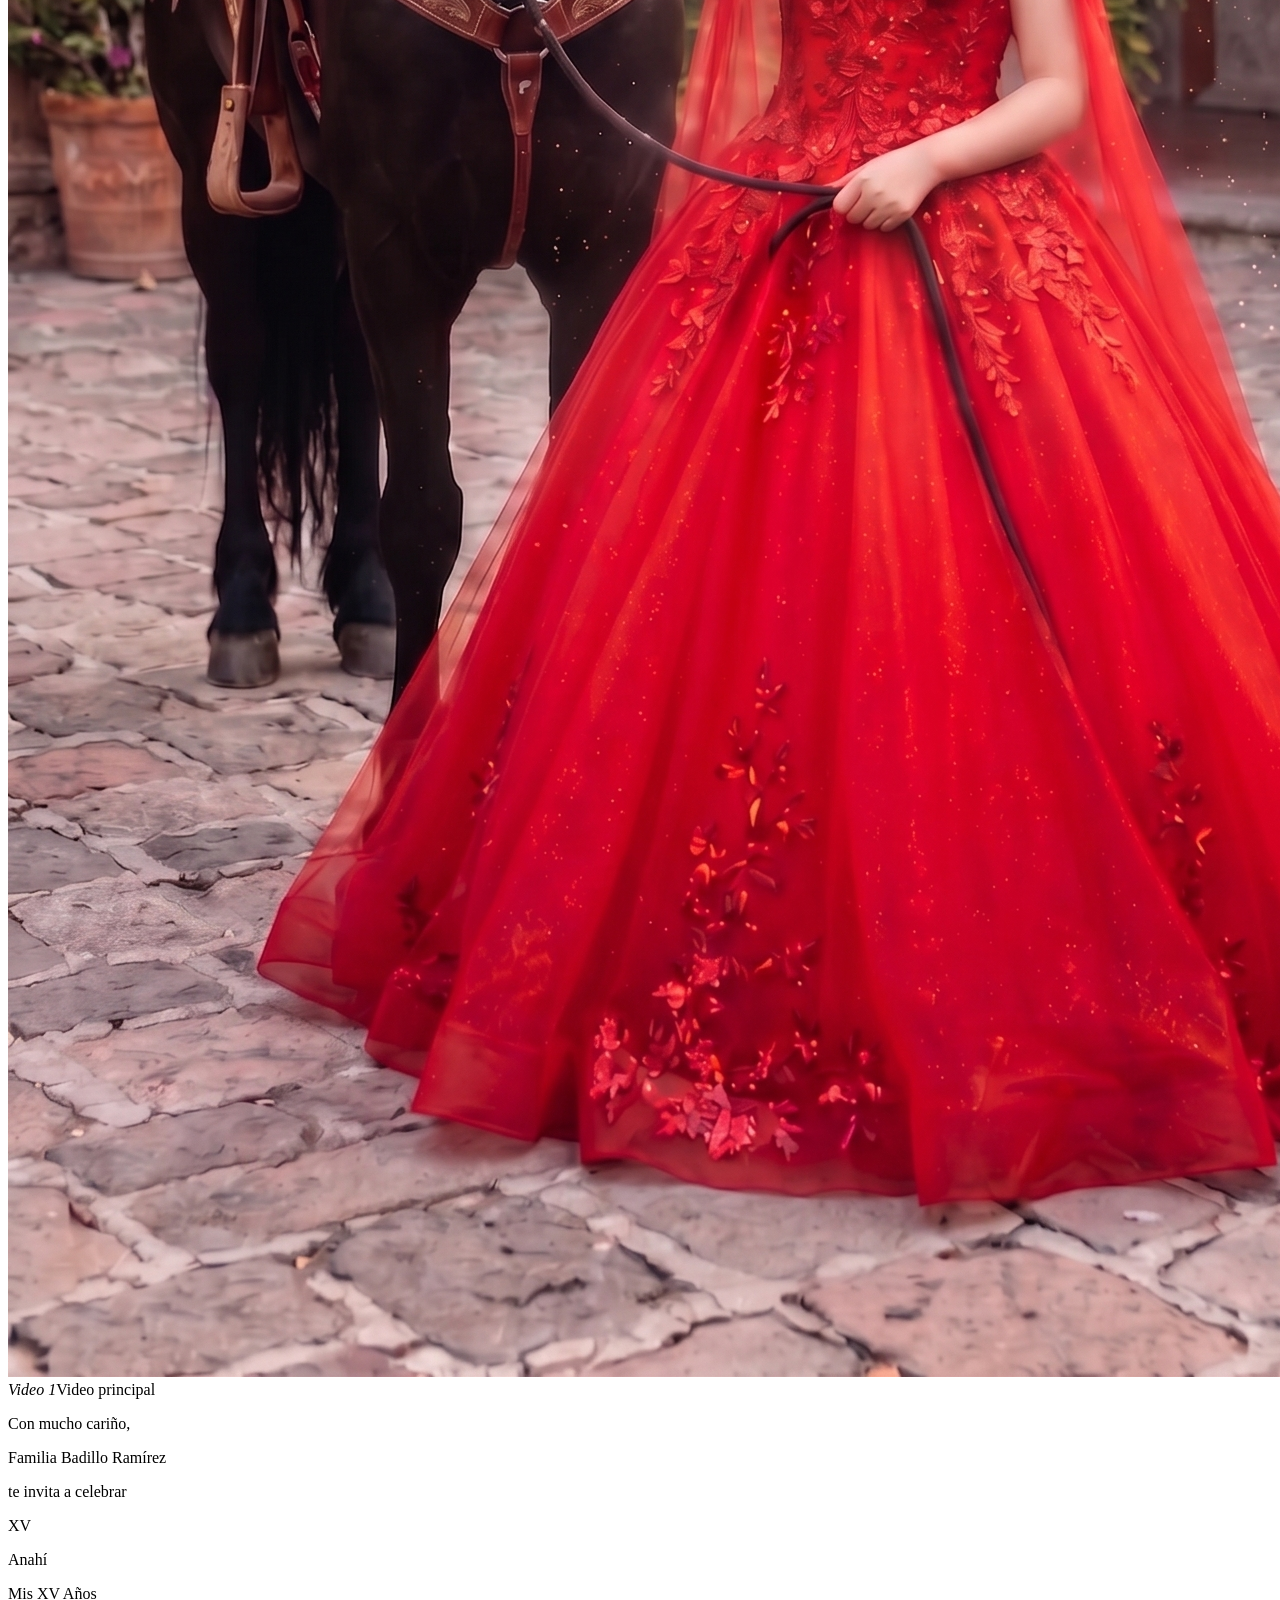
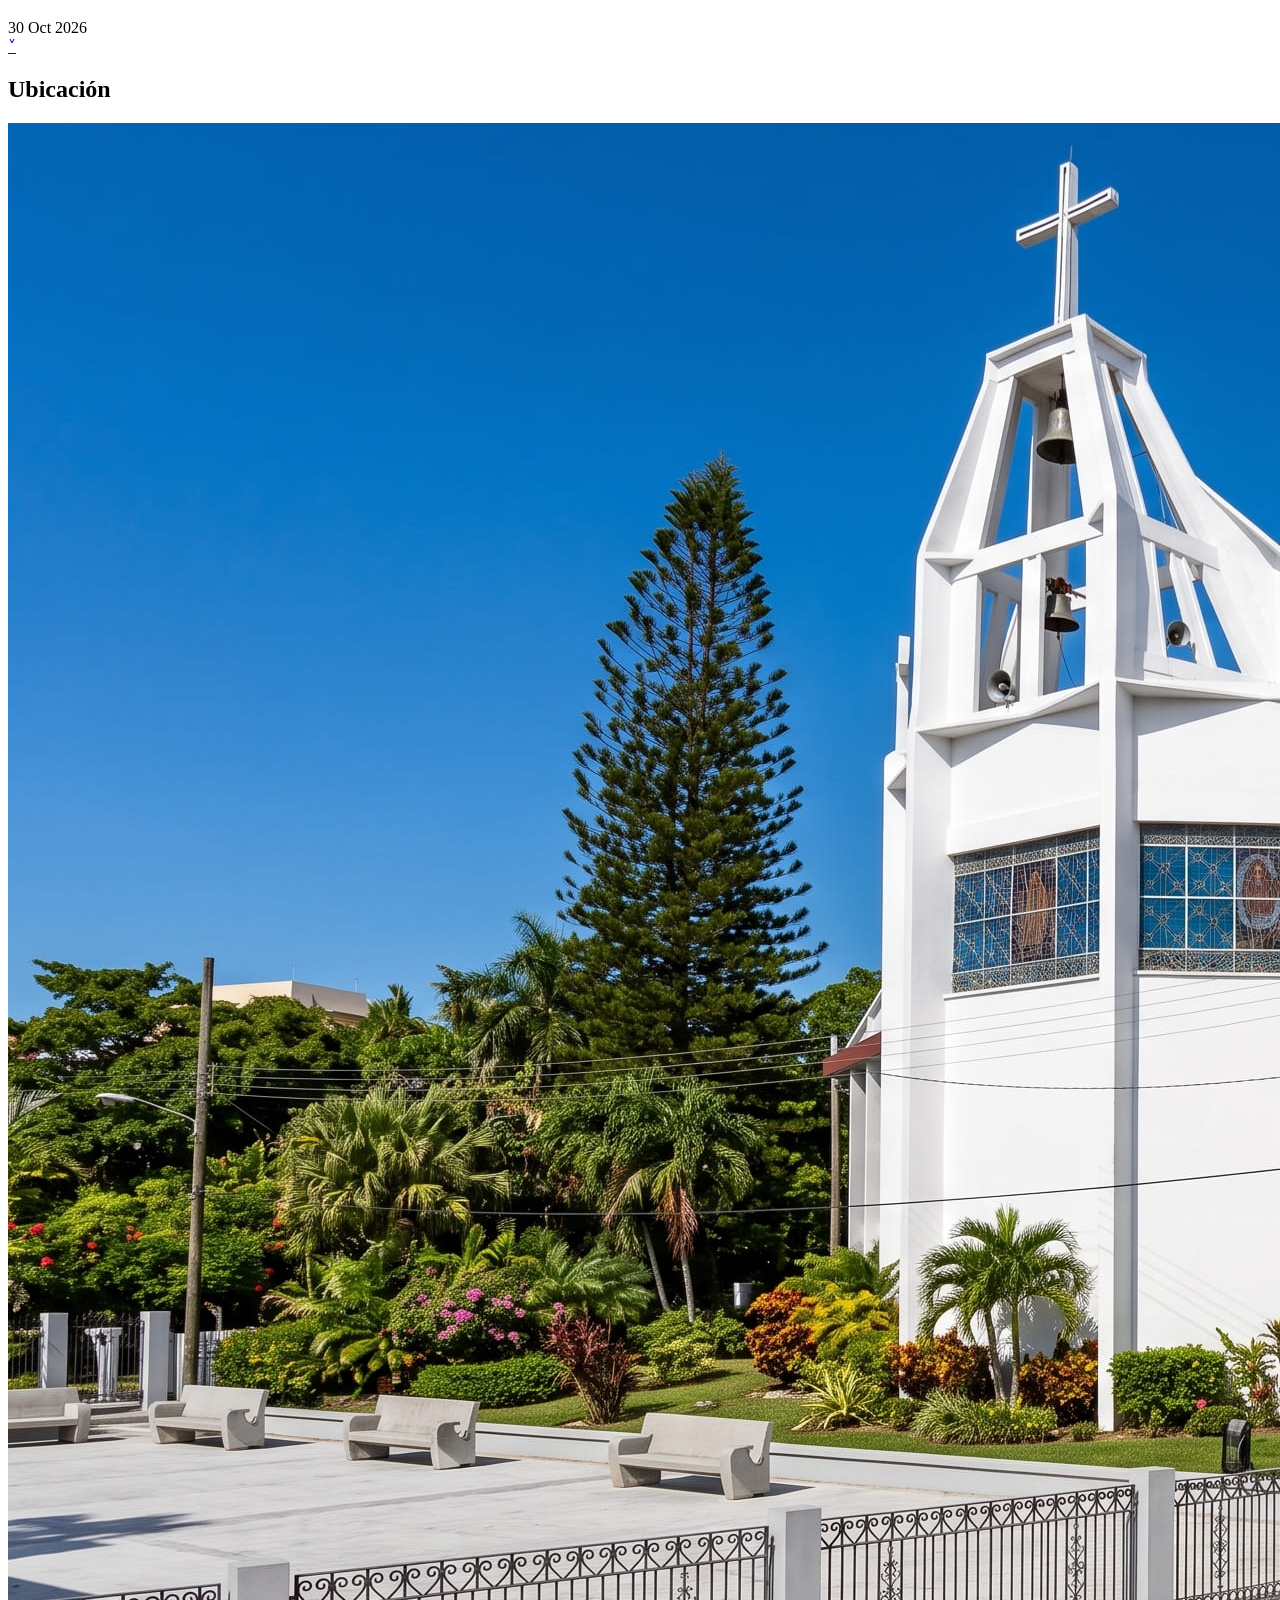
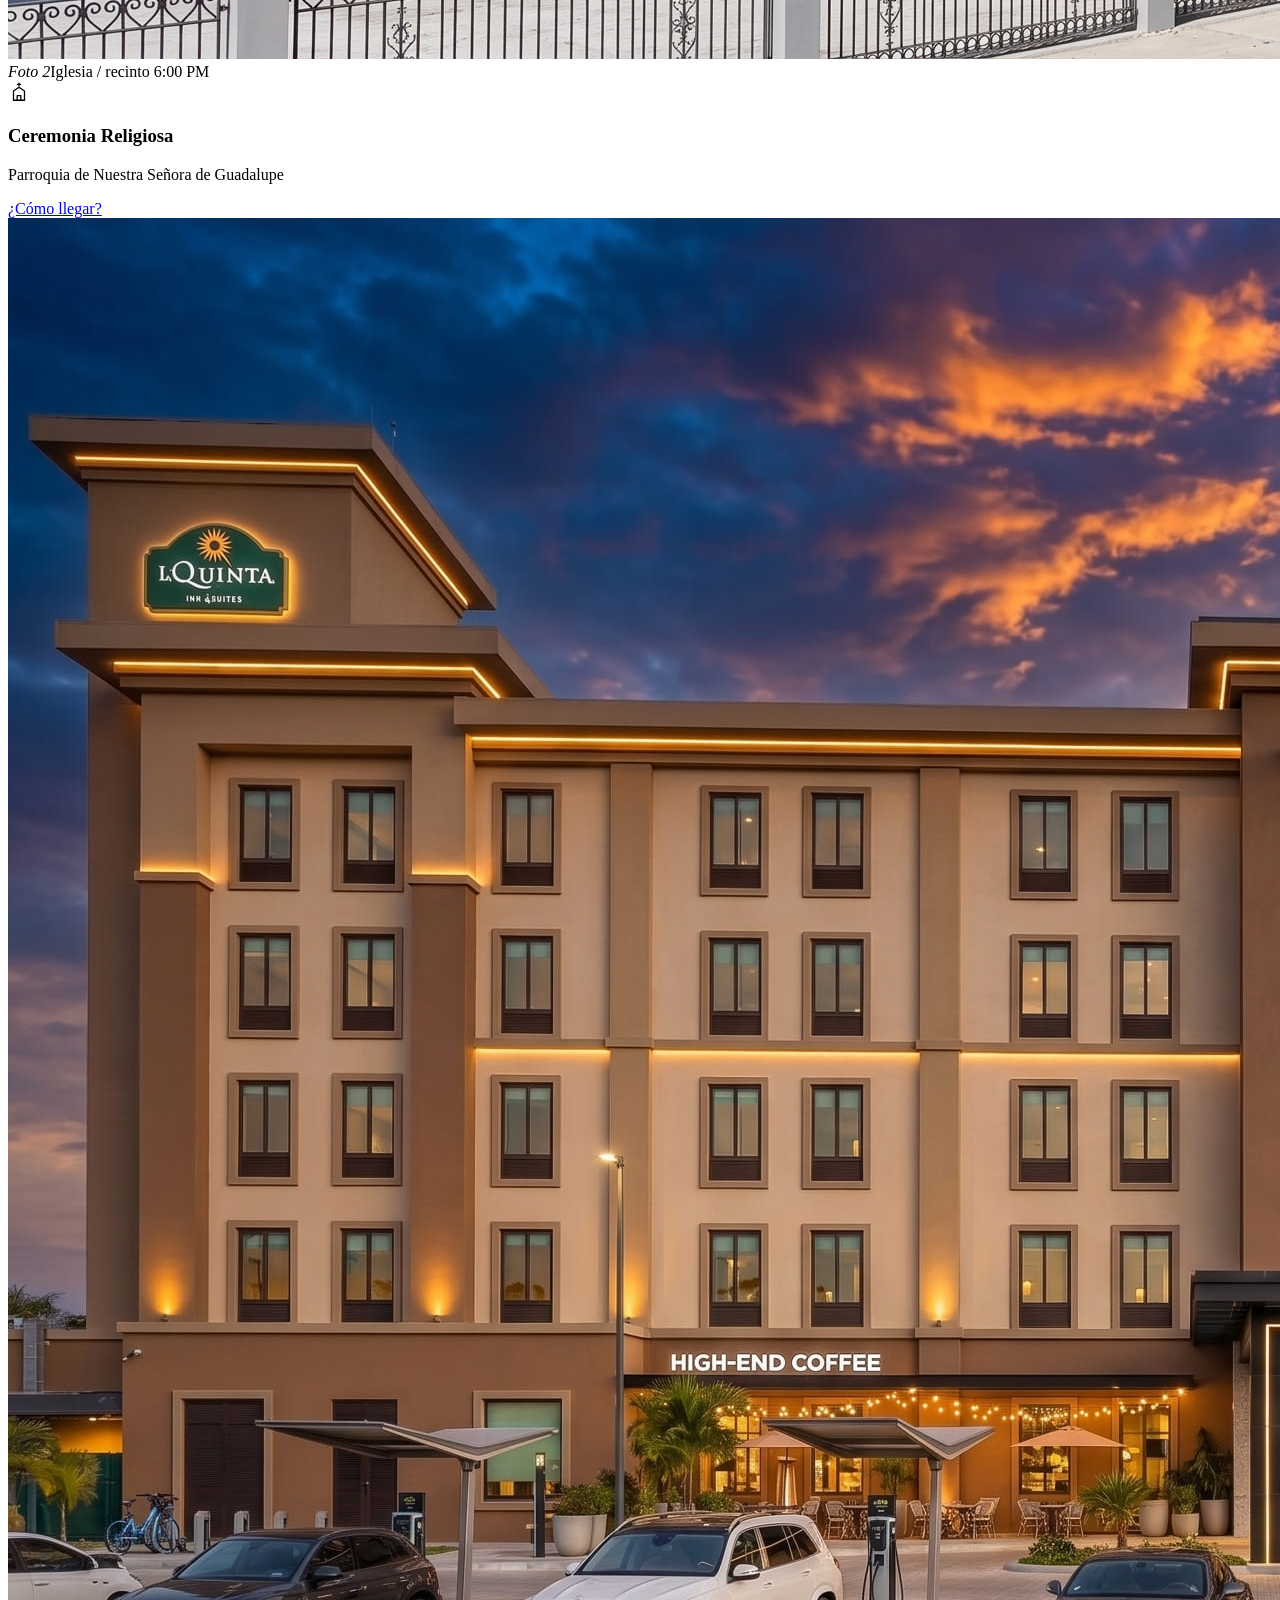
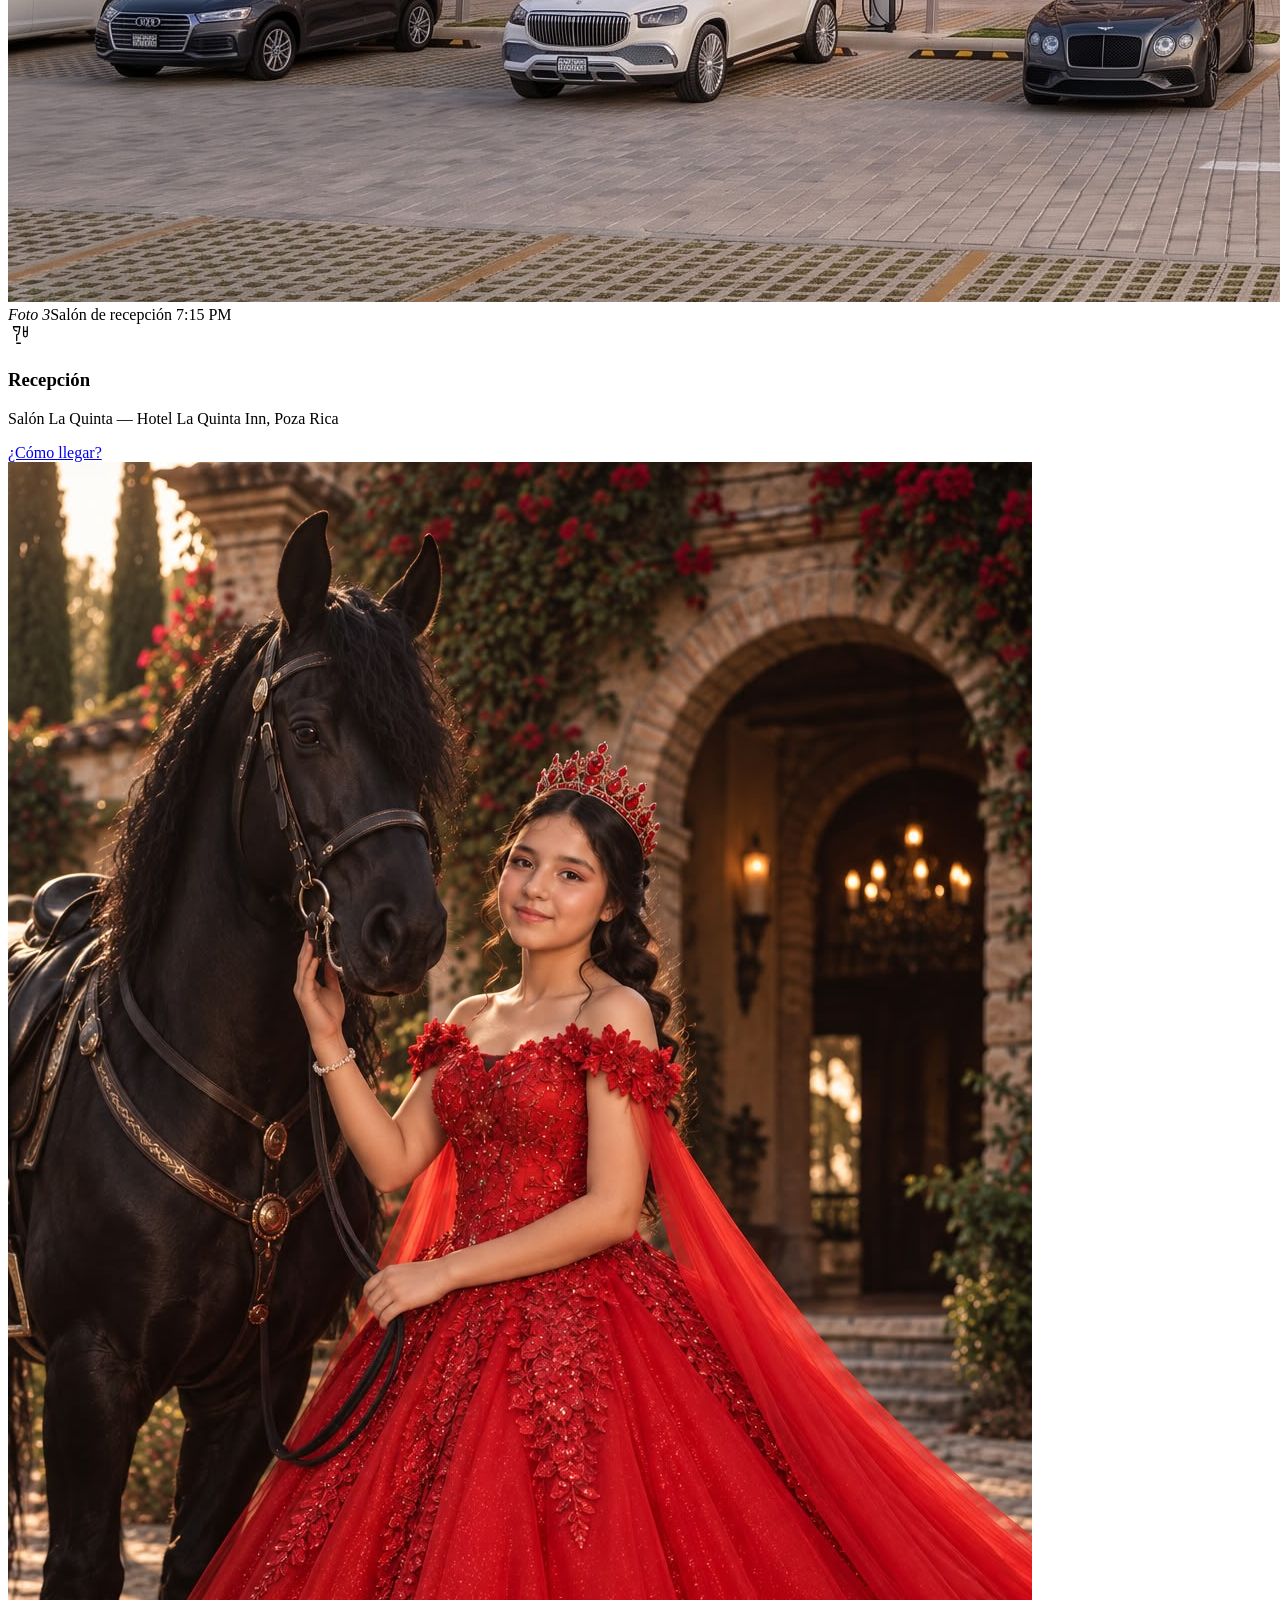
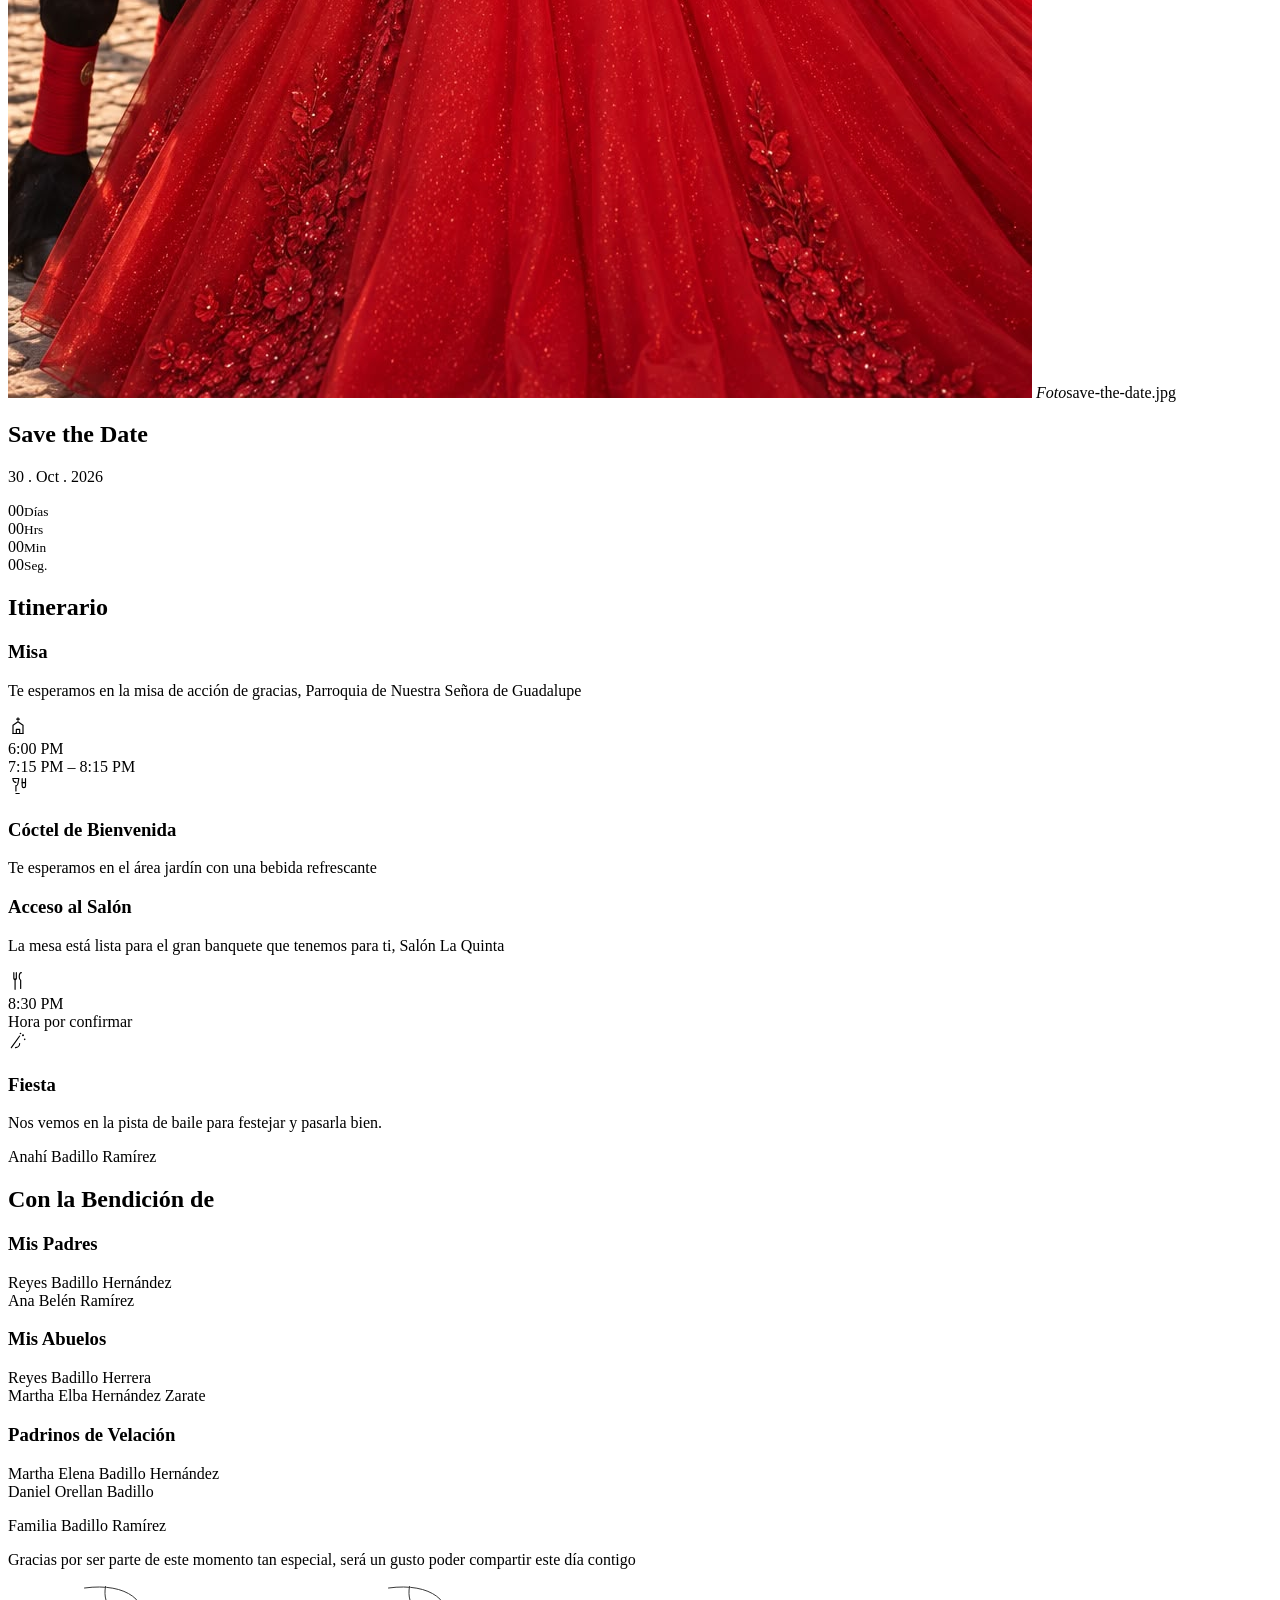
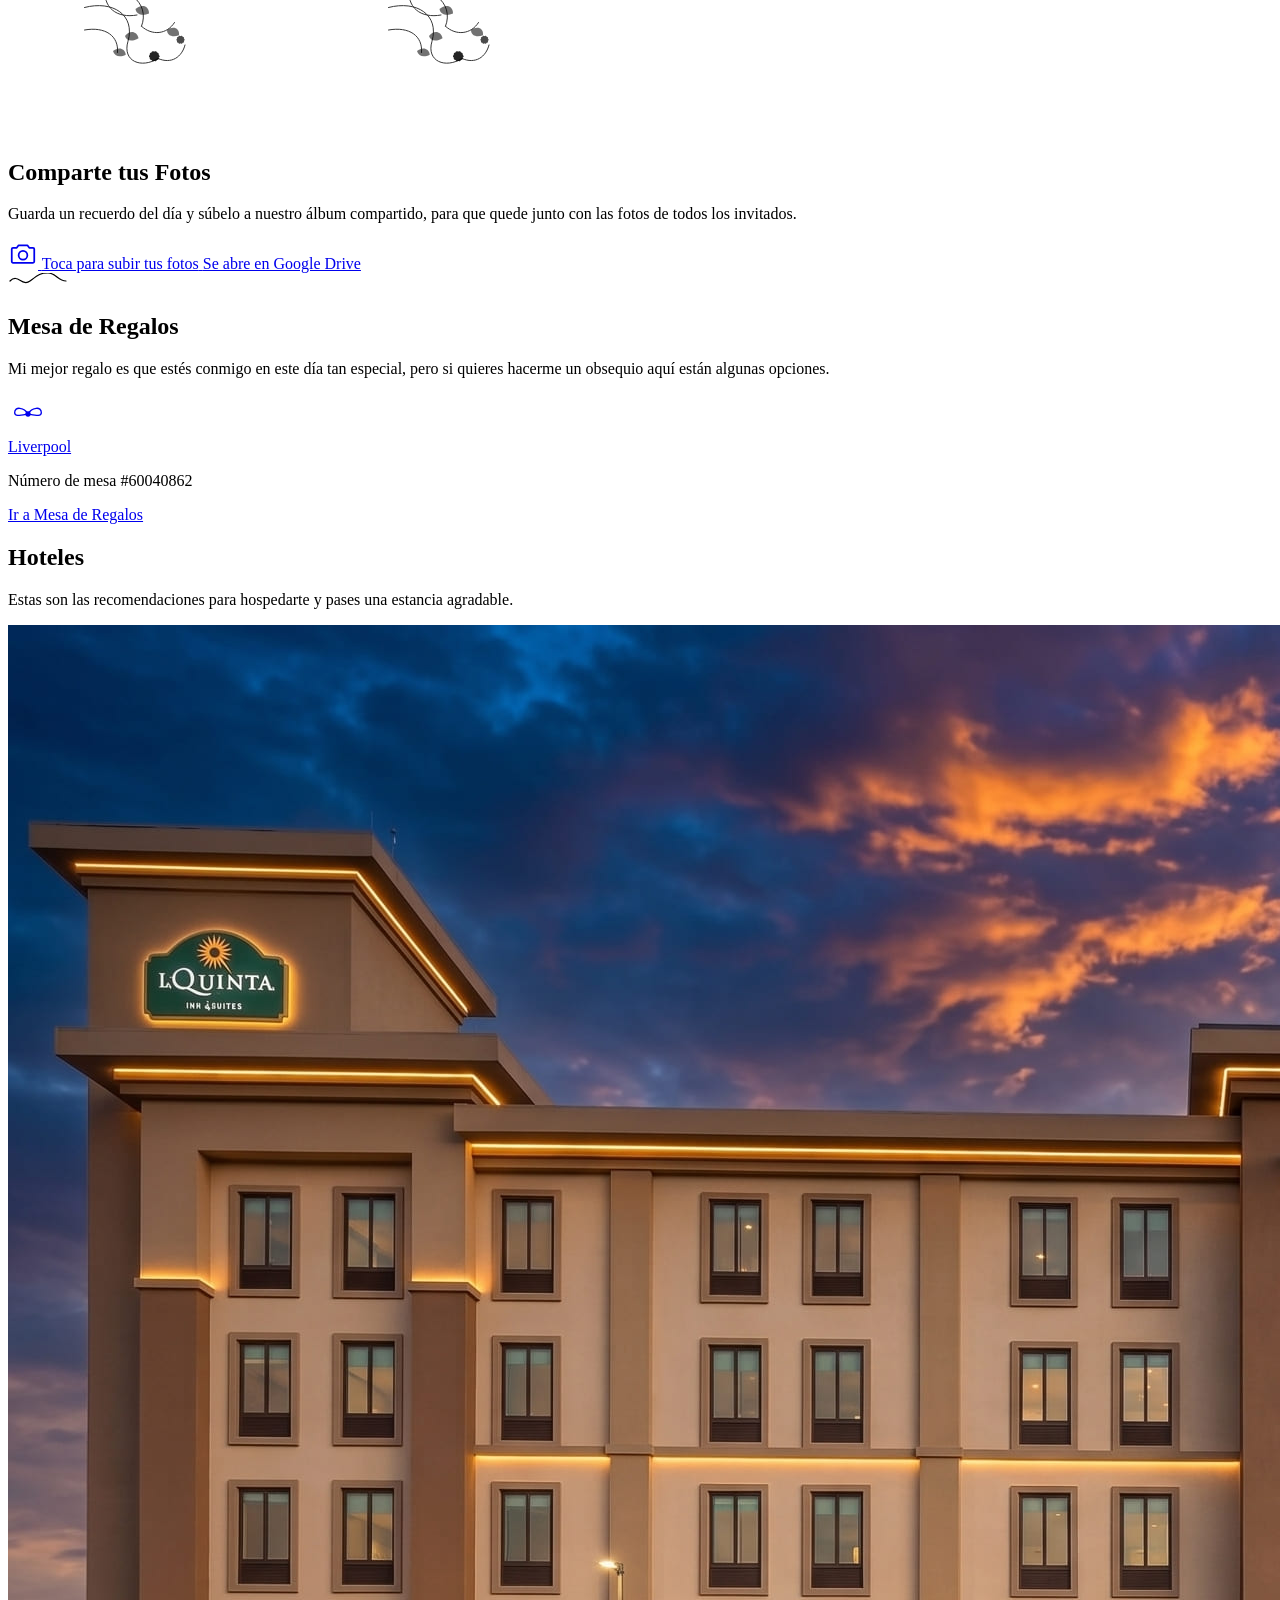
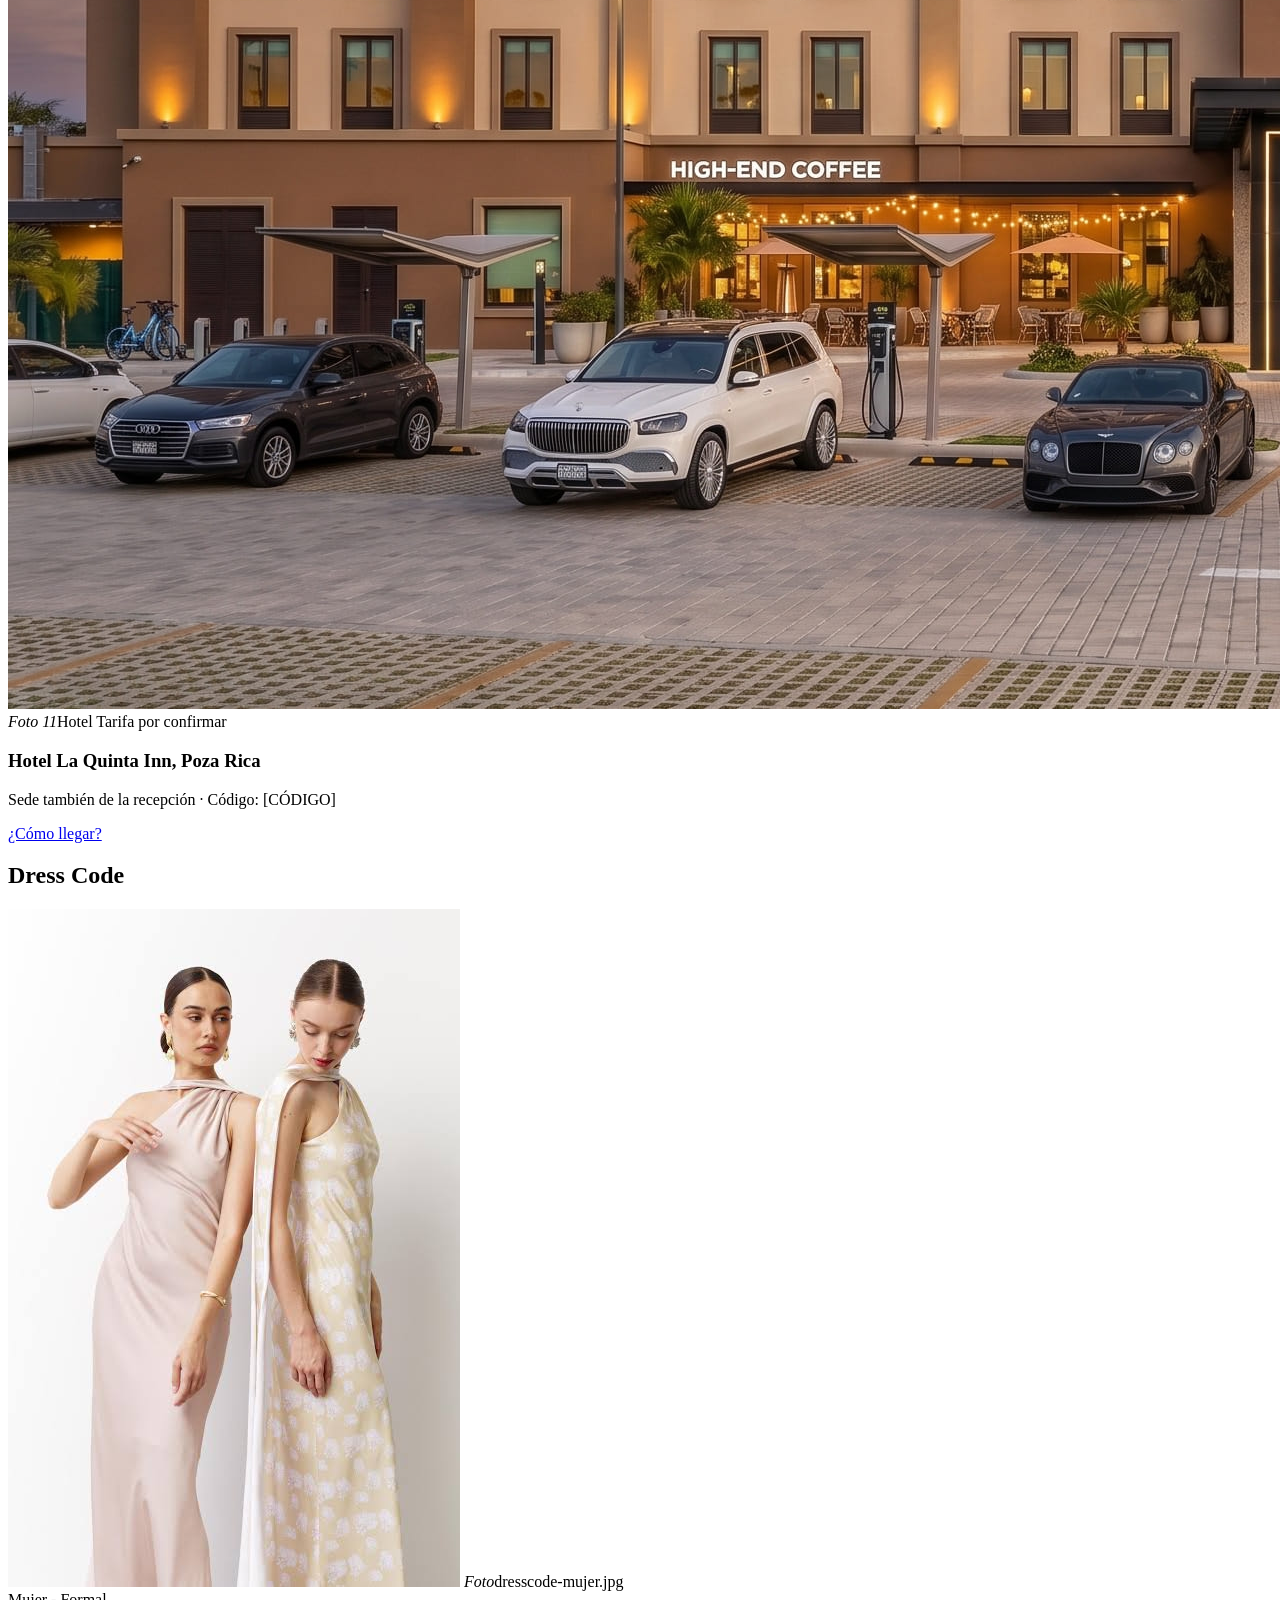
==== commit 93917147: "Add files via upload" ====
--- a/index.html
+++ b/index.html
@@ -101,33 +101,37 @@
 
   <!-- HERO -->
   <section class="hero fold fold--down" id="inicio">
-    <div class="ph-photo hero__bg">
-      <img id="heroParallaxImg" src="img/1.jpeg" alt="Retrato de la quinceañera" onerror="this.style.display='none'">
-      <span class="ph-photo__label"><em>Foto 1</em>Retrato principal</span>
-    </div>
-    <div class="hero__scrim"></div>
-
-    <div class="hero__content">
-      <p class="hero__pretitle">Con mucho cariño,</p>
-      <p class="hero__guest">Familia Badillo Ramírez</p>
-      <p class="hero__invite">te invita a celebrar</p>
-      <p class="for-family for-family--hero" id="heroFor" hidden></p>
-
-      <div class="hero__badge">
-        <span class="hero__age">15</span>
-      </div>
-
-      <p class="hero__name" data-editable="Nombre de la quinceañera">Anahí</p>
-      <p class="hero__subtitle">Mis XV Años</p>
-
-      <div class="hero__date">
-        <span data-editable="día">30</span>
-        <span data-editable="mes">Oct</span>
-        <span data-editable="año">2026</span>
-      </div>
-    </div>
-
-    <a href="#ubicacion" class="scroll-cue" aria-label="Ir a la sección de ubicación">˅</a>
+    <div class="hero__stage">
+      <div class="ph-photo hero__bg">
+        <video id="heroParallaxImg" poster="img/1.jpeg" autoplay muted loop playsinline preload="auto" onerror="this.style.display='none'">
+          <source src="img/1.mp4" type="video/mp4">
+        </video>
+        <span class="ph-photo__label"><em>Video 1</em>Video principal</span>
+      </div>
+      <div class="hero__scrim"></div>
+
+      <div class="hero__content" id="heroContent">
+        <p class="hero__pretitle">Con mucho cariño,</p>
+        <p class="hero__guest">Familia Badillo Ramírez</p>
+        <p class="hero__invite">te invita a celebrar</p>
+        <p class="for-family for-family--hero" id="heroFor" hidden></p>
+
+        <div class="hero__badge">
+          <span class="hero__age">XV</span>
+        </div>
+
+        <p class="hero__name" data-editable="Nombre de la quinceañera">Anahí</p>
+        <p class="hero__subtitle">Mis XV Años</p>
+
+        <div class="hero__date">
+          <span data-editable="día">30</span>
+          <span data-editable="mes">Oct</span>
+          <span data-editable="año">2026</span>
+        </div>
+      </div>
+
+      <a href="#ubicacion" class="scroll-cue" id="heroScrollCue" aria-label="Ir a la sección de ubicación">˅</a>
+    </div>
   </section>
 
   <!-- UBICACIÓN -->
@@ -170,7 +174,12 @@
   </section>
 
   <!-- SAVE THE DATE -->
-  <section class="std std--nofoto fold fold--down" id="fecha">
+  <section class="std fold fold--down" id="fecha">
+    <div class="ph-photo std__bg">
+      <img src="img/save-the-date.jpg" alt="" onerror="this.style.display='none'">
+      <span class="ph-photo__label"><em>Foto</em>save-the-date.jpg</span>
+    </div>
+    <div class="std__scrim"></div>
     <div class="std__content">
       <h2 class="script">Save the Date</h2>
       <p class="std__date" data-editable="fecha del evento">30 . Oct . 2026</p>
@@ -237,6 +246,7 @@
 
   <!-- CON LA BENDICIÓN DE -->
   <section class="familia" id="familia">
+    <div class="familia__content">
     <p class="familia__quince familia__quince--top">Anahí Badillo Ramírez</p>
     <h2 class="section-title script familia__title">Con la Bendición de</h2>
 
@@ -253,6 +263,7 @@
         <h3>Padrinos de Velación</h3>
         <p>Martha Elena Badillo Hernández<br>Daniel Orellan Badillo</p>
       </div>
+    </div>
     </div>
   </section>
 
@@ -265,15 +276,52 @@
     </div>
   </section>
 
+  <!-- COMPARTE TUS FOTOS -->
+  <section class="compartefotos fold fold--down" id="fotos">
+    <svg class="compartefotos__corner compartefotos__corner--tl" aria-hidden="true"><use href="#corner-motif"/></svg>
+    <svg class="compartefotos__corner compartefotos__corner--br" aria-hidden="true"><use href="#corner-motif"/></svg>
+
+    <div class="compartefotos__content">
+      <h2 class="section-title script">Comparte tus Fotos</h2>
+      <p>Guarda un recuerdo del día y súbelo a nuestro álbum compartido, para que quede junto con las fotos de todos los invitados.</p>
+
+      <a class="upload-frame" href="https://drive.google.com/drive/folders/1_PGpBKHP1MkHJ8pANnOuKd-zRPrGGdGB?usp=sharing" target="_blank" rel="noopener">
+        <span class="upload-frame__corner upload-frame__corner--tl" aria-hidden="true"></span>
+        <span class="upload-frame__corner upload-frame__corner--tr" aria-hidden="true"></span>
+        <span class="upload-frame__corner upload-frame__corner--bl" aria-hidden="true"></span>
+        <span class="upload-frame__corner upload-frame__corner--br" aria-hidden="true"></span>
+        <span class="upload-frame__icon" aria-hidden="true">
+          <svg viewBox="0 0 24 24" width="30" height="30" fill="none" stroke="currentColor" stroke-width="1.4" stroke-linecap="round" stroke-linejoin="round"><path d="M4 7h3l1.5-2h7L17 7h3a1 1 0 0 1 1 1v10a1 1 0 0 1-1 1H4a1 1 0 0 1-1-1V8a1 1 0 0 1 1-1Z"/><circle cx="12" cy="13" r="3.5"/></svg>
+        </span>
+        <span class="upload-frame__title">Toca para subir tus fotos</span>
+        <span class="upload-frame__hint">Se abre en Google Drive</span>
+      </a>
+
+      <div class="compartefotos__divider" aria-hidden="true">
+        <svg viewBox="0 0 60 16" width="60" height="16"><path d="M2 8c8-8 12 6 20 0s10-8 18-8 10 8 18 8" fill="none" stroke="currentColor" stroke-width="1.2" stroke-linecap="round"/></svg>
+      </div>
+    </div>
+  </section>
+
   <!-- MESA DE REGALOS -->
   <section class="regalos" id="regalos">
     <h2 class="section-title script">Mesa de Regalos</h2>
     <p>Mi mejor regalo es que estés conmigo en este día tan especial, pero si quieres hacerme un obsequio aquí están algunas opciones.</p>
 
-    <div class="gift-card">
+    <a class="gift-card" href="https://mesaderegalos.liverpool.com.mx/milistaderegalos/60040862" target="_blank" rel="noopener" data-editable="liga de la mesa de regalos" aria-label="Ir a Mesa de Regalos Liverpool">
       <span class="gift-card__corner" aria-hidden="true"></span>
-      <span class="gift-card__store" data-editable="nombre de la tienda">Liverpool</span>
-    </div>
+      <span class="gift-card__shine" aria-hidden="true"></span>
+      <span class="gift-card__bow" aria-hidden="true">
+        <svg viewBox="0 0 60 60" width="40" height="40" fill="none" stroke="currentColor" stroke-width="2" stroke-linecap="round" stroke-linejoin="round">
+          <path d="M30 30c-6-10-20-12-20-2 0 6 8 4 20 2Z"/>
+          <path d="M30 30c6-10 20-12 20-2 0 6-8 4-20 2Z"/>
+          <circle cx="30" cy="30" r="4" fill="currentColor" stroke="none"/>
+        </svg>
+      </span>
+      <div class="gift-card__brand">
+        <span class="gift-card__store" data-editable="nombre de la tienda">Liverpool</span>
+      </div>
+    </a>
 
     <p class="gift-card__table" data-editable="número de mesa de regalos">Número de mesa #60040862</p>
     <a href="https://mesaderegalos.liverpool.com.mx/milistaderegalos/60040862" class="btn btn--solid" target="_blank" rel="noopener" data-editable="liga de la mesa de regalos">Ir a Mesa de Regalos</a>
@@ -298,6 +346,73 @@
     </article>
   </section>
 
+  <!-- DRESS CODE -->
+  <section class="dresscode fold fold--down" id="dresscode">
+    <h2 class="section-title script">Dress Code</h2>
+
+    <div class="dresscode__grid">
+      <div class="dresscode__card">
+        <div class="ph-photo dresscode__photo">
+          <img src="img/dresscode-mujer.jpg" alt="Ejemplo de vestimenta formal, mujer" onerror="this.style.display='none'">
+          <span class="ph-photo__label"><em>Foto</em>dresscode-mujer.jpg</span>
+          <div class="dresscode__scrim" aria-hidden="true"></div>
+          <div class="dresscode__overlay">
+            <div class="dresscode__label" data-editable="código de vestimenta, mujer">Mujer - Formal</div>
+            <p class="dresscode__style">El color que gustes, menos rojo</p>
+          </div>
+        </div>
+        <div class="dresscode__body">
+          <div class="dresscode__swatches" aria-hidden="true">
+            <span class="swatch" style="--sw:#cf9a4c"></span>
+            <span class="swatch" style="--sw:#3b6b5a"></span>
+            <span class="swatch" style="--sw:#4a5c8a"></span>
+            <span class="swatch" style="--sw:#6b4a7a"></span>
+          </div>
+          <p class="dresscode__note">Vestido o traje formal, del color que prefieras. Solo evita el rojo (es el color de la quinceañera).</p>
+        </div>
+      </div>
+
+      <div class="dresscode__card">
+        <div class="ph-photo dresscode__photo">
+          <img src="img/dresscode-hombre.jpg" alt="Ejemplo de vestimenta formal, hombre" onerror="this.style.display='none'">
+          <span class="ph-photo__label"><em>Foto</em>dresscode-hombre.jpg</span>
+          <div class="dresscode__scrim" aria-hidden="true"></div>
+          <div class="dresscode__overlay">
+            <div class="dresscode__label" data-editable="código de vestimenta, hombre">Hombre - Formal</div>
+            <p class="dresscode__style">El color que gustes, menos rojo</p>
+          </div>
+        </div>
+        <div class="dresscode__body">
+          <div class="dresscode__swatches" aria-hidden="true">
+            <span class="swatch" style="--sw:#3b2a22"></span>
+            <span class="swatch" style="--sw:#2f4a3a"></span>
+            <span class="swatch" style="--sw:#2c3d5c"></span>
+            <span class="swatch" style="--sw:#efe0c9"></span>
+          </div>
+          <p class="dresscode__note">Traje o camisa de vestir formal, del color que prefieras. Solo evita el rojo (es el color de la quinceañera).</p>
+        </div>
+      </div>
+    </div>
+  </section>
+
+  <section class="rsvp fold fold--up" id="confirmar">
+    <div class="rsvp__content">
+      <h2 class="section-title script">Confirma tu Asistencia</h2>
+      <p>Ayúdanos a preparar todo con tiempo. Por favor confirma antes del <span data-editable="fecha límite de confirmación">15 de octubre</span> usando el formulario.</p>
+      <a class="rsvp-frame" href="https://forms.gle/kv8NjxSkuzvfG4xq6" target="_blank" rel="noopener" data-editable="liga del formulario de confirmación">
+        <span class="rsvp-frame__corner rsvp-frame__corner--tl" aria-hidden="true"></span>
+        <span class="rsvp-frame__corner rsvp-frame__corner--tr" aria-hidden="true"></span>
+        <span class="rsvp-frame__corner rsvp-frame__corner--bl" aria-hidden="true"></span>
+        <span class="rsvp-frame__corner rsvp-frame__corner--br" aria-hidden="true"></span>
+        <span class="rsvp-frame__icon" aria-hidden="true">
+          <svg viewBox="0 0 24 24" width="26" height="26" fill="none" stroke="currentColor" stroke-width="1.6" stroke-linecap="round" stroke-linejoin="round"><path d="M9 12l2 2 4-4"/><rect x="3" y="4" width="18" height="17" rx="2"/><path d="M3 9h18"/></svg>
+        </span>
+        <span class="rsvp-frame__title">Confirmar mi Asistencia</span>
+        <span class="rsvp-frame__hint">Se abre en Google Forms</span>
+      </a>
+    </div>
+  </section>
+
   <footer class="site-footer">
     <p>Hecho con cariño para celebrar los XV años de <span data-editable="nombre de la quinceañera">Anahí</span></p>
   </footer>
--- a/css/style.css
+++ b/css/style.css
@@ -1,634 +1,219 @@
-/* =========================================================
-   INVITACIÓN XV AÑOS — hoja de estilos
-   Paleta y tipografías son fáciles de ajustar desde :root
-   ========================================================= */
-
-:root{
-  /* Paleta ajustada a la foto de portada real: vestido rojo/vino,
-     hacienda de piedra y cantera, luz cálida ámbar de las arcadas. */
-  --rose-deep:   #5c1a20;
-  --rose:        #7d2c28;
-  --rose-light:  #c17a52;
-  --cream:       #f8f1e5;
-  --cream-2:     #efe0c9;
-  --gold:        #cf9a4c;
-  --gold-dark:   #9c6b28;
-  --ink:         #3b2a22;
-  --ink-soft:    #6b5142;
-  --white:       #ffffff;
-
-  --font-script: 'Great Vibes', cursive;
-  --font-serif:  'Playfair Display', serif;
-  --font-body:   'Cormorant Garamond', serif;
-
-  --fold-size: 70px;
-}
-
-*,*::before,*::after{ box-sizing:border-box; }
-html{ scroll-behavior:smooth; }
-body{
-  margin:0;
-  font-family: var(--font-body);
-  font-size:19px;
-  line-height:1.6;
-  color:var(--ink);
-  background:var(--cream);
-  overflow-x:hidden;
-}
-h1,h2,h3{ margin:0; font-weight:500; }
-p{ margin:0 0 .5em; }
-img{ max-width:100%; display:block; }
-a{ color:inherit; text-decoration:none; }
-.script{ font-family:var(--font-script); font-weight:400; }
-
-.section-title{
-  font-family:var(--font-script);
-  font-size:clamp(2.6rem,6vw,3.6rem);
-  color:var(--gold-dark);
-  text-align:center;
-  position:relative;
-  padding-top:1.4em;
-}
-.section-title::after{
-  content:"";
-  display:block;
-  width:120px;
-  height:1px;
-  background:var(--gold);
-  margin:.4em auto 0;
-}
-
-/* ---------- utilidades ---------- */
-.btn{
-  display:inline-block;
-  padding:.7em 1.8em;
-  font-family:var(--font-serif);
-  font-size:.78rem;
-  letter-spacing:.12em;
-  text-transform:uppercase;
-  border-radius:4px;
-  cursor:pointer;
-  border:1px solid transparent;
-  transition:transform .25s ease, box-shadow .25s ease, background .25s ease;
-}
-.btn:hover{ transform:translateY(-2px); }
-.btn--outline{
-  background:linear-gradient(160deg,var(--gold) 0%,var(--gold-dark) 100%);
-  color:var(--white);
-  box-shadow:0 4px 14px rgba(0,0,0,.18);
-}
-.btn--solid{
-  background:linear-gradient(160deg,var(--gold) 0%,var(--gold-dark) 100%);
-  color:var(--white);
-  box-shadow:0 6px 18px rgba(0,0,0,.22);
-  margin-top:1.4rem;
-}
-
-/* ---------- marcador de fotos (placeholder) ---------- */
-.ph-photo{
-  position:relative;
-  overflow:hidden;
-  width:100%; height:100%;
-  background:
-    radial-gradient(circle at 30% 20%, rgba(255,255,255,.18), transparent 60%),
-    linear-gradient(135deg,var(--rose) 0%, var(--rose-deep) 55%, #6f4a3f 100%);
-  display:flex;
-  align-items:center;
-  justify-content:center;
-  color:rgba(255,255,255,.85);
-}
-.ph-photo img{
-  position:absolute; inset:0;
-  width:100%; height:100%;
-  object-fit:cover;
-  z-index:2;
-}
-.ph-photo__label{
-  position:relative; z-index:1;
-  display:flex; flex-direction:column; align-items:center; gap:.25em;
-  font-family:var(--font-serif);
-  font-size:.72rem;
-  letter-spacing:.08em;
-  text-transform:uppercase;
-  text-align:center;
-  padding:0 1em;
-  opacity:.85;
-}
-.ph-photo__label em{
-  font-style:normal;
-  font-size:1.05rem;
-  letter-spacing:.15em;
-  border:1px solid rgba(255,255,255,.55);
-  border-radius:999px;
-  padding:.3em 1em;
-}
-.ribbon{
-  position:absolute; top:14px; right:-34px;
-  background:var(--ink);
-  color:var(--cream);
-  font-family:var(--font-serif);
-  font-size:.68rem;
-  letter-spacing:.1em;
-  padding:.35em 2.4em;
-  transform:rotate(38deg);
-  z-index:3;
-  box-shadow:0 2px 6px rgba(0,0,0,.25);
-}
-
-/* ---------- diagonal folds entre secciones ---------- */
-.fold{ position:relative; }
-.fold--down{ clip-path:polygon(0 0,100% 0,100% 100%,0 calc(100% - var(--fold-size))); }
-.fold--up{ clip-path:polygon(0 var(--fold-size),100% 0,100% 100%,0 100%); margin-top:calc(var(--fold-size) * -1); }
-
-/* =========================================================
-   BOTÓN DE MÚSICA
-   ========================================================= */
-.music-toggle{
-  position:fixed; top:18px; left:18px; z-index:200;
-  width:42px; height:42px;
-  background:rgba(20,14,12,.55);
-  border:1px solid rgba(255,255,255,.35);
-  border-radius:6px;
-  display:flex; align-items:center; justify-content:center; gap:4px;
-  cursor:pointer;
-}
-.music-toggle .bar{
-  width:3px; height:14px; background:var(--cream); border-radius:2px;
-  animation:sway 1s ease-in-out infinite;
-}
-.music-toggle .bar:nth-child(2){ animation-delay:.15s; }
-.music-toggle .bar:nth-child(3){ animation-delay:.3s; }
-.music-toggle:not(.is-playing) .bar{ animation-play-state:paused; height:6px; }
-@keyframes sway{ 0%,100%{ height:6px; } 50%{ height:16px; } }
-
-/* =========================================================
-   SOBRE / PORTADA
-   ========================================================= */
-.envelope{
-  position:fixed; inset:0; z-index:100;
-  display:flex; align-items:center; justify-content:center;
-  background:
-    linear-gradient(155deg, rgba(255,255,255,.05) 0%, transparent 30%),
-    linear-gradient(160deg,var(--rose) 0%, var(--rose-deep) 60%, #3f231d 100%);
-  transition:opacity .6s ease .55s, visibility .6s ease .55s, transform 1s cubic-bezier(.4,0,.2,1);
-  perspective:1400px;
-  transform:scale(1);
-}
-body.is-open .envelope{ transform:scale(1.12); }
-/* textura fina de papel (grano cruzado) */
-.envelope__texture{
-  position:absolute; inset:0;
-  background-image:
-    repeating-linear-gradient(135deg, rgba(255,255,255,.04) 0 2px, transparent 2px 6px),
-    repeating-linear-gradient(45deg, rgba(0,0,0,.05) 0 2px, transparent 2px 6px);
-}
-/* costuras diagonales del sobre: forman el rombo central como un sobre abierto,
-   con una solapa superior e inferior ligeramente distintas de tono */
-.envelope__texture::before,
-.envelope__texture::after{
-  content:"";
-  position:absolute; inset:0;
-}
-.envelope__texture::before{
-  background:linear-gradient(180deg, rgba(255,255,255,.06), transparent 55%);
-  clip-path:polygon(0 0,100% 0,50% 46%);
-  /* la solapa superior del sobre: gira sobre su propio doblez (50% 46%)
-     como si se abriera de verdad, en vez de solo desvanecerse */
-  transform-origin:50% 46%;
-  transform:rotateX(0deg);
-  transition:transform .75s cubic-bezier(.6,.05,.22,1);
-  backface-visibility:hidden;
-}
-.envelope__texture::after{
-  background:linear-gradient(0deg, rgba(0,0,0,.16), transparent 55%);
-  clip-path:polygon(0 100%,100% 100%,50% 54%);
-}
-body.is-open .envelope__texture::before{
-  transform:rotateX(-172deg) translateY(-1%);
-}
-.envelope__seam{
-  position:absolute; inset:0;
-  background:
-    linear-gradient(45deg,
-      transparent calc(50% - 4px), rgba(0,0,0,.4) calc(50% - 1px),
-      rgba(255,244,224,.45) 50%, transparent calc(50% + 3px)),
-    linear-gradient(-45deg,
-      transparent calc(50% - 4px), rgba(0,0,0,.4) calc(50% - 1px),
-      rgba(255,244,224,.45) 50%, transparent calc(50% + 3px));
-}
-
-/* esquinas florales (SVG reutilizado, espejado por esquina) */
-.envelope__corner{
-  position:absolute; width:230px; height:230px;
-  color:var(--gold);
-  opacity:.92;
-  filter:drop-shadow(0 1px 1px rgba(0,0,0,.3));
-}
-.envelope__corner--tl{ top:16px; left:16px; }
-.envelope__corner--tr{ top:16px; right:16px; transform:scaleX(-1); }
-.envelope__corner--bl{ bottom:16px; left:16px; transform:scaleY(-1); }
-.envelope__corner--br{ bottom:16px; right:16px; transform:scale(-1,-1); }
-
-.envelope__content{
-  position:relative; z-index:2;
-  text-align:center; color:var(--cream);
-  padding:2rem;
-}
-.envelope__portrait{
-  width:150px; height:150px;
-  margin:0 auto 1.6em;
-  border-radius:50%;
-  padding:6px;
-  background:linear-gradient(160deg,var(--gold) 0%,var(--gold-dark) 100%);
-  box-shadow:0 10px 24px rgba(0,0,0,.4);
-}
-.envelope__portrait-photo{
-  width:100%; height:100%;
-  border-radius:50%;
-  border:2px solid rgba(255,255,255,.85);
-}
-/* la foto principal se ve completa (cuerpo entero); aquí se amplía para
-   que en el círculo pequeño se lea como un retrato de cerca */
-.envelope__portrait-photo img{ transform:scale(1.6); }
-.envelope__label{
-  font-family:var(--font-serif);
-  letter-spacing:.25em; text-transform:uppercase;
-  font-size:.85rem; margin-bottom:.6em;
-}
-.envelope__guest{
-  font-family:var(--font-serif);
-  font-size:clamp(1.8rem,5vw,2.6rem);
-  color:var(--gold);
-  letter-spacing:.05em;
-  margin-bottom:.3em;
-}
-.envelope__invite{
-  font-family:var(--font-script);
-  font-size:1.4rem;
-  color:var(--cream);
-  margin-bottom:.5em;
-}
-/* ---------- PERSONALIZACIÓN POR FAMILIA (?para=Familia+X en la URL) ---------- */
-.for-family{
-  font-family:var(--font-serif);
-  letter-spacing:.18em;
-  text-transform:uppercase;
-  font-size:.75rem;
-  color:var(--gold);
-  margin-bottom:1.6em;
-}
-.for-family[hidden]{ display:none; }
-.for-family--hero{ color:var(--cream); opacity:.9; margin-bottom:1.4em; }
-.for-family--gracias{ color:var(--gold); margin-bottom:1.2em; letter-spacing:.14em; }
-.btn-open{
-  font-family:var(--font-serif);
-  font-size:1rem;
-  letter-spacing:.14em;
-  text-transform:uppercase;
-  color:var(--cream);
-  background:linear-gradient(160deg,var(--rose-light) 0%,var(--rose) 100%);
-  border:1px solid rgba(255,255,255,.4);
-  padding:.9em 2.2em;
-  border-radius:6px;
-  cursor:pointer;
-  box-shadow:0 8px 22px rgba(0,0,0,.35), inset 0 0 0 2px rgba(94,140,215,.55);
-  transition:transform .3s ease, box-shadow .3s ease;
-}
-.btn-open:hover{ transform:translateY(-3px); box-shadow:0 12px 26px rgba(0,0,0,.4); }
-
-.seal{
-  width:132px; height:132px;
-  margin:2.6em auto 0;
-  /* forma de gota de cera, ligeramente irregular */
-  border-radius:44% 56% 52% 48% / 48% 44% 56% 52%;
-  background:
-    radial-gradient(circle at 32% 26%, rgba(255,255,255,.35), transparent 35%),
-    radial-gradient(circle at 68% 78%, rgba(0,0,0,.35), transparent 45%),
-    radial-gradient(circle at 40% 35%, #a8543a, #6f2c1e 75%);
-  box-shadow:0 8px 18px rgba(0,0,0,.5), inset 0 0 0 3px rgba(0,0,0,.18), inset 0 2px 6px rgba(255,255,255,.15);
-  display:flex; flex-direction:column; align-items:center; justify-content:center;
-  gap:.15em;
-  font-family:var(--font-serif);
-  font-size:1rem; letter-spacing:.08em; line-height:1.15;
-  color:rgba(255,235,220,.92);
-  text-shadow:0 1px 0 rgba(0,0,0,.4), 0 -1px 0 rgba(255,255,255,.12);
-  position:relative;
-  transition:opacity .4s ease, transform .4s ease;
-}
-body.is-open .seal{
-  opacity:0;
-  transform:scale(.55) rotate(-18deg);
-}
-.seal__ring{
-  position:absolute; inset:-9px;
-  border-radius:inherit;
-  background:repeating-conic-gradient(rgba(255,230,200,.55) 0deg 6deg, transparent 6deg 16deg);
-  -webkit-mask:radial-gradient(farthest-side, transparent calc(100% - 3px), #000 calc(100% - 3px));
-          mask:radial-gradient(farthest-side, transparent calc(100% - 3px), #000 calc(100% - 3px));
-  opacity:.8;
-}
-.seal__text{ position:relative; }
-.seal__flourish{
-  position:relative;
-  width:44px; height:auto;
-  color:rgba(255,230,200,.6);
-  margin-top:.1em;
-}
-
-body.is-open .envelope{ opacity:0; visibility:hidden; pointer-events:none; }
-
-/* =========================================================
-   SITIO PRINCIPAL
-   ========================================================= */
-.site{ display:none; }
-body.is-open .site{ display:block; }
-body:not(.is-open){ overflow:hidden; height:100vh; }
-
-section{ position:relative; }
-
-/* ---------- HERO ---------- */
-.hero{
-  min-height:100vh;
-  display:flex; align-items:center; justify-content:center;
-  overflow:hidden;
-}
-.hero__bg{ position:absolute; inset:0; align-items:flex-start; padding-top:2.4rem; }
-/* la imagen es más alta que su contenedor para tener "colchón" de sobra:
-   el JS la desplaza (translateY) al hacer scroll, dando el efecto parallax
-   sin usar background-attachment:fixed (poco confiable en iPhone/Safari) */
-.hero__bg img{
-  top:-20%;
-  height:140%;
-  will-change:transform;
-}
-@media (prefers-reduced-motion: reduce){
-  .hero__bg img{ transform:none !important; }
-}
-.hero__scrim{
-  position:absolute; inset:0;
-  background:linear-gradient(180deg, rgba(20,14,12,.15), rgba(20,14,12,.55) 70%, rgba(20,14,12,.75));
-  z-index:1;
-}
-.hero__content{
-  position:relative; z-index:2;
-  text-align:center; color:var(--cream);
-  padding:6rem 1.5rem 4rem;
-}
-.hero__pretitle{
-  font-family:var(--font-serif);
-  letter-spacing:.2em; text-transform:uppercase;
-  font-size:.85rem; margin-bottom:.2em; opacity:.9;
-}
-.hero__guest{
-  font-family:var(--font-script);
-  font-size:clamp(1.6rem,4vw,2.2rem);
-  color:var(--white);
-  margin-bottom:.15em;
-}
-.hero__invite{
-  font-family:var(--font-serif);
-  letter-spacing:.2em; text-transform:uppercase;
-  font-size:.8rem; margin-bottom:.4em; opacity:.9;
-}
-.hero__badge{
-  width:110px; height:110px;
-  margin:0 auto .6em;
-  border-radius:50%;
-  display:flex; align-items:center; justify-content:center;
-  background:linear-gradient(160deg,var(--rose-light) 0%,var(--rose) 100%);
-  border:4px solid rgba(255,255,255,.85);
-  box-shadow:0 6px 18px rgba(0,0,0,.4);
-}
-.hero__age{
-  font-family:var(--font-serif); font-weight:700;
-  font-size:2.6rem; color:var(--white);
-  text-shadow:0 4px 10px rgba(0,0,0,.5);
-}
-.hero__name{
-  font-family:var(--font-script);
-  font-size:clamp(3rem,10vw,5.5rem);
-  line-height:1;
-  color:var(--white);
-  margin-top:.3em;
-}
-.hero__subtitle{
-  font-family:var(--font-serif);
-  letter-spacing:.35em; text-transform:uppercase;
-  font-size:.85rem; margin:.6em 0 1em;
-}
-.hero__date{
-  display:inline-flex; border-top:1px solid rgba(255,255,255,.6); border-bottom:1px solid rgba(255,255,255,.6);
-  font-family:var(--font-serif);
-}
-.hero__date span{
-  padding:.4em 1em;
-  border-left:1px solid rgba(255,255,255,.6);
-  font-size:.95rem; letter-spacing:.05em;
-}
-.hero__date span:first-child{ border-left:none; }
-
-.scroll-cue{
-  position:absolute; bottom:1.6rem; left:50%; transform:translateX(-50%);
-  z-index:2; color:var(--cream); font-size:1.4rem;
-  animation:bounce 2s infinite;
-}
-@keyframes bounce{ 0%,100%{ transform:translate(-50%,0);} 50%{ transform:translate(-50%,8px);} }
-
-/* ---------- UBICACIÓN ---------- */
-.ubicacion{
-  background:var(--rose-deep);
-  padding:5rem 1.5rem 6rem;
-}
-.ubicacion .section-title{ color:var(--cream); }
-.ubicacion .section-title::after{ background:var(--gold); }
-.cards{
-  max-width:760px; margin:3rem auto 0;
-  display:flex; flex-direction:column; gap:2.4rem;
-}
-.card{
-  background:var(--white);
-  border-radius:6px;
-  overflow:hidden;
-  box-shadow:0 18px 40px rgba(0,0,0,.25);
-}
-.card__photo{ aspect-ratio:16/9; }
-.card__body{ padding:2rem 1.8rem 2.2rem; text-align:center; }
-.icon-circle{
-  width:56px; height:56px; margin:-4.4rem auto 1rem;
-  border-radius:50%;
-  background:var(--white);
-  border:1px solid var(--gold);
-  display:flex; align-items:center; justify-content:center;
-  color:var(--gold-dark);
-  box-shadow:0 4px 10px rgba(0,0,0,.15);
-}
-.card__body h3{
-  font-family:var(--font-serif); text-transform:uppercase; letter-spacing:.08em;
-  color:var(--gold-dark); font-size:1.15rem; margin-bottom:.6em;
-}
-.card__body p{ color:var(--ink-soft); margin-bottom:1.2em; }
-
-/* ---------- SAVE THE DATE ---------- */
-.std{
-  display:flex; align-items:center; justify-content:center;
-  overflow:hidden;
-}
-.std--nofoto{
-  padding:6rem 1.5rem;
-  background:linear-gradient(160deg,var(--rose) 0%, var(--rose-deep) 60%, #3f231d 100%);
-}
-.std__content{ position:relative; text-align:center; color:var(--cream); padding:2rem; }
-.std__content h2{ font-size:clamp(2.6rem,8vw,4.2rem); color:var(--white); }
-.std__content h2::before,.std__content h2::after{ content:"◇"; font-size:.5em; margin:0 .5em; color:var(--gold); vertical-align:middle; }
-.std__date{ font-family:var(--font-serif); letter-spacing:.15em; font-size:1.15rem; margin:.6em 0 1.6em; }
-.countdown{ display:flex; gap:.9rem; justify-content:center; flex-wrap:wrap; }
-.countdown__box{
-  background:rgba(255,255,255,.12);
-  border:1px solid rgba(255,255,255,.35);
-  border-radius:8px;
-  padding:.9em 1.2em;
-  min-width:82px;
-}
-.countdown__box span{ display:block; font-family:var(--font-serif); font-size:2rem; }
-.countdown__box small{ letter-spacing:.1em; text-transform:uppercase; font-size:.7rem; opacity:.85; }
-
-/* ---------- ITINERARIO ---------- */
-.itinerario{ background:var(--cream-2); padding:5rem 1.5rem 6rem; }
-.timeline{
-  max-width:900px; margin:3rem auto 0; position:relative;
-}
-.timeline::before{
-  content:""; position:absolute; left:50%; top:0; bottom:0; width:2px;
-  background:var(--gold); transform:translateX(-50%);
-}
-.tl-item{ display:flex; align-items:center; gap:1.4rem; margin-bottom:2.6rem; position:relative; }
-.tl-item--left{ justify-content:flex-end; }
-.tl-item--right{ justify-content:flex-start; }
-.tl-item--left .tl-card{ order:1; text-align:right; }
-.tl-item--left .tl-time{ order:3; text-align:left; }
-.tl-card{
-  background:var(--white); border-radius:6px; padding:1.4rem 1.6rem;
-  box-shadow:0 10px 26px rgba(0,0,0,.08);
-  width:min(320px,42%);
-}
-.tl-card h3{ font-family:var(--font-serif); color:var(--gold-dark); text-transform:uppercase; letter-spacing:.06em; font-size:1.05rem; margin-bottom:.4em; }
-.tl-card p{ color:var(--ink-soft); font-size:.95rem; margin:0; }
-.tl-dot{
-  flex:0 0 auto;
-  width:52px; height:52px; border-radius:50%;
-  background:var(--gold);
-  color:var(--white);
-  display:flex; align-items:center; justify-content:center;
-  font-size:1.3rem;
-  box-shadow:0 4px 10px rgba(0,0,0,.2);
-  z-index:1;
-}
-.tl-time{ font-family:var(--font-serif); font-size:.85rem; letter-spacing:.04em; color:var(--ink-soft); width:min(180px,30%); }
-
-/* ---------- GRACIAS ---------- */
-.gracias{ display:flex; align-items:center; justify-content:center; overflow:hidden; }
-.gracias--nofoto{
-  padding:5rem 1.5rem;
-  background:linear-gradient(160deg,var(--rose-deep) 0%, #3f231d 100%);
-}
-.gracias__content{ position:relative; text-align:center; color:var(--cream); max-width:640px; padding:2rem; }
-.gracias__title{ font-family:var(--font-serif); text-transform:uppercase; letter-spacing:.08em; font-size:1.15rem; margin-bottom:.7em; }
-.gracias__content p:last-child{ font-family:var(--font-serif); font-size:1.15rem; line-height:1.7; }
-
-/* ---------- MESA DE REGALOS ---------- */
-.regalos{ background:var(--cream); padding:5rem 1.5rem 6rem; text-align:center; }
-.regalos > p{ max-width:640px; margin:1rem auto 2.4rem; color:var(--ink-soft); font-size:1.1rem; }
-.gift-card{
-  position:relative;
-  width:min(420px,90%);
-  aspect-ratio:16/9;
-  margin:0 auto;
-  border-radius:16px;
-  background:linear-gradient(135deg,var(--rose) 0%,var(--rose-deep) 100%);
-  box-shadow:0 20px 40px rgba(0,0,0,.25);
-  display:flex; align-items:center; justify-content:center;
-}
-.gift-card__corner{
-  position:absolute; inset:0;
-  background:
-    linear-gradient(100deg, rgba(255,255,255,.16) 0%, transparent 22%),
-    repeating-linear-gradient(115deg, transparent 0 26px, rgba(255,255,255,.08) 26px 30px);
-  border-radius:inherit;
-}
-.gift-card__corner::before{
-  content:"Regalo";
-  position:absolute; top:14px; right:-30px;
-  background:rgba(255,255,255,.9);
-  color:var(--rose-deep);
-  font-family:var(--font-serif);
-  font-size:.65rem; letter-spacing:.15em; text-transform:uppercase;
-  padding:.35em 2.2em;
-  transform:rotate(38deg);
-  box-shadow:0 2px 6px rgba(0,0,0,.2);
-}
-.gift-card__store{
-  font-family:var(--font-serif); letter-spacing:.06em;
-  color:var(--white); font-size:1.4rem;
-}
-.gift-card__table{ margin-top:1.6rem; font-family:var(--font-serif); letter-spacing:.06em; color:var(--gold-dark); }
-
-/* ---------- HOTELES ---------- */
-.hoteles{ background:var(--cream-2); padding:5rem 1.5rem 6rem; text-align:center; }
-.hoteles > p{ max-width:640px; margin:1rem auto 2.4rem; color:var(--ink-soft); font-size:1.1rem; }
-.card--hotel{ max-width:520px; margin:0 auto; text-align:left; }
-.card--hotel .card__body{ text-align:center; }
-
-/* ---------- CON LA BENDICIÓN DE (familia / padrinos) ---------- */
-.familia{ background:var(--white); padding:5rem 1.5rem 6rem; text-align:center; }
-.familia__quince{
-  font-family:var(--font-script);
-  font-size:clamp(2.4rem,6vw,3.4rem);
-  color:var(--ink);
-  margin:.2em 0 2rem;
-}
-.familia__quince--top{ margin:0 0 .15em; }
-.familia__title.section-title{ padding-top:0; margin-bottom:2rem; }
-.familia__grid{
-  max-width:900px; margin:0 auto;
-  display:grid; grid-template-columns:repeat(3,1fr); gap:2.2rem;
-}
-.familia__group h3{
-  font-family:var(--font-serif); text-transform:uppercase; letter-spacing:.08em;
-  color:var(--gold-dark); font-size:.95rem; margin-bottom:.6em;
-}
-.familia__group p{ color:var(--ink-soft); line-height:1.7; margin:0; }
-
-@media (max-width:720px){
-  .familia__grid{ grid-template-columns:1fr; gap:1.8rem; }
-}
-
-/* ---------- FOOTER ---------- */
-.site-footer{ text-align:center; padding:3rem 1.5rem; color:var(--ink-soft); font-family:var(--font-serif); font-size:.85rem; letter-spacing:.05em; background:var(--white); }
-
-/* ---------- animación de aparición al hacer scroll ---------- */
-.reveal{
-  opacity:0;
-  transform:translateX(-100vw);
-  transition:opacity .7s ease, transform .7s cubic-bezier(.16,.8,.3,1);
-  will-change:transform, opacity;
-}
-.reveal.in-view{ opacity:1; transform:translateX(0); }
-
-@media (prefers-reduced-motion: reduce){
-  .reveal{ transition:none; transform:none; opacity:1; }
-}
-
-/* =========================================================
-   RESPONSIVE
-   ========================================================= */
-@media (max-width:720px){
-  :root{ --fold-size:40px; }
-  body{ font-size:17px; }
-  .tl-card{ width:70%; }
-  .tl-time{ width:auto; font-size:.75rem; }
-  .timeline::before{ left:26px; }
-  .tl-item,.tl-item--left,.tl-item--right{ justify-content:flex-start; }
-  .tl-item--left .tl-card,.tl-item--left .tl-time{ order:initial; text-align:left; }
-  .tl-dot{ order:-1; width:44px; height:44px; font-size:1.05rem; }
-  .tl-time{ display:none; }
-}
+// =========================================================
+// INVITACIÓN XV AÑOS — interactividad
+// =========================================================
+(function () {
+  "use strict";
+
+  /* ---------- personalización por familia (?para=Familia+X en la URL) ---------- */
+  var params = new URLSearchParams(window.location.search);
+  var forFamily = (params.get("para") || "").trim();
+
+  if (forFamily) {
+    var envelopeFor = document.getElementById("envelopeFor");
+    var heroFor = document.getElementById("heroFor");
+    var graciasFor = document.getElementById("graciasFor");
+
+    if (envelopeFor) {
+      envelopeFor.textContent = "Para: " + forFamily;
+      envelopeFor.hidden = false;
+    }
+    if (heroFor) {
+      heroFor.textContent = "Para: " + forFamily;
+      heroFor.hidden = false;
+    }
+    if (graciasFor) {
+      graciasFor.textContent = forFamily;
+      graciasFor.hidden = false;
+    }
+  }
+
+  /* ---------- abrir sobre ---------- */
+  var openBtn = document.getElementById("openInvitation");
+  var envelope = document.getElementById("envelope");
+
+  openBtn.addEventListener("click", function () {
+    document.body.classList.add("is-open");
+    envelope.setAttribute("aria-hidden", "true");
+    tryPlayMusic();
+
+    // El video del hero está dentro de .site, que tiene display:none hasta
+    // este momento — mientras estuvo oculto, el navegador no lo reproduce
+    // (aunque tenga autoplay), así que hay que pedirle play() a mano justo
+    // al abrir, para que arranque de inmediato y no se quede solo en la
+    // imagen "poster" hasta que el usuario haga scroll.
+    var heroVideo = document.getElementById("heroParallaxImg");
+    if (heroVideo && typeof heroVideo.play === "function") {
+      heroVideo.play().catch(function () {
+        /* si el navegador bloquea el autoplay, se queda en la foto de
+           respaldo (poster) — no rompe nada, solo no se ve el video */
+      });
+    }
+
+    // mueve el foco al inicio del sitio para lectores de pantalla
+    var hero = document.getElementById("inicio");
+    if (hero) hero.setAttribute("tabindex", "-1");
+    setTimeout(function () {
+      if (hero) hero.focus();
+    }, 1150);
+  });
+
+  /* ---------- música de fondo ---------- */
+  var musicBtn = document.getElementById("musicToggle");
+  var audio = document.getElementById("bgMusic");
+  var playing = false;
+
+  function setPlayingState(state) {
+    playing = state;
+    musicBtn.classList.toggle("is-playing", playing);
+    musicBtn.setAttribute("aria-pressed", String(playing));
+  }
+
+  function tryPlayMusic() {
+    var p = audio.play();
+    if (p && typeof p.then === "function") {
+      p.then(function () { setPlayingState(true); })
+       .catch(function () { setPlayingState(false); });
+    }
+  }
+
+  musicBtn.addEventListener("click", function () {
+    if (playing) {
+      audio.pause();
+      setPlayingState(false);
+    } else {
+      tryPlayMusic();
+    }
+  });
+
+  /* ---------- hero: parallax del video + "video solo" al hacer scroll ----------
+     El contenedor .hero mide 170vh (ver CSS) y .hero__stage se queda fijo
+     (position:sticky) mientras se recorre ese espacio extra. Aquí, además del
+     parallax de siempre, el texto y la flecha se van desvaneciendo durante
+     ese tramo, así el video se queda solo un momento antes de pasar a la
+     siguiente sección — en vez de que el texto y la siguiente sección se
+     encimen de golpe. */
+  var heroParallaxImg = document.getElementById("heroParallaxImg");
+  var heroSection = document.getElementById("inicio");
+  var heroContent = document.getElementById("heroContent");
+  var heroScrollCue = document.getElementById("heroScrollCue");
+  var reduceMotion =
+    window.matchMedia &&
+    window.matchMedia("(prefers-reduced-motion: reduce)").matches;
+
+  if (heroParallaxImg && heroSection && !reduceMotion) {
+    var parallaxTicking = false;
+    var fadeDistance = Math.max(window.innerHeight * 0.55, 240);
+
+    var updateParallax = function () {
+      var rectTop = heroSection.getBoundingClientRect().top;
+      var scrolledIntoHero = Math.max(-rectTop, 0);
+
+      var maxScroll = heroSection.offsetHeight;
+      var y = Math.min(window.scrollY || window.pageYOffset, maxScroll);
+      heroParallaxImg.style.transform = "translate3d(0," + (y * 0.15).toFixed(1) + "px,0)";
+
+      var fadeProgress = Math.min(scrolledIntoHero / fadeDistance, 1);
+      var opacity = 1 - fadeProgress;
+      if (heroContent) {
+        heroContent.style.opacity = String(opacity);
+        heroContent.style.transform = "translateY(" + (-scrolledIntoHero * 0.25).toFixed(1) + "px)";
+        heroContent.style.pointerEvents = fadeProgress >= 1 ? "none" : "auto";
+      }
+      if (heroScrollCue) {
+        heroScrollCue.style.opacity = String(Math.max(1 - fadeProgress * 1.6, 0));
+      }
+      parallaxTicking = false;
+    };
+
+    window.addEventListener(
+      "scroll",
+      function () {
+        if (!parallaxTicking) {
+          window.requestAnimationFrame(updateParallax);
+          parallaxTicking = true;
+        }
+      },
+      { passive: true }
+    );
+    updateParallax();
+  }
+
+  /* ---------- cuenta regresiva ----------
+     Fecha real del evento: 30 de octubre de 2026, hora de la misa (6:00 pm).
+     Formato: 'AAAA-MM-DDTHH:MM:SS-06:00' (-06:00 = huso horario de Poza Rica/CDMX) */
+  var EVENT_DATE = new Date("2026-10-30T18:00:00-06:00");
+
+  var elDays = document.getElementById("cd-days");
+  var elHours = document.getElementById("cd-hours");
+  var elMin = document.getElementById("cd-min");
+  var elSec = document.getElementById("cd-sec");
+
+  function pad(n) { return String(n).padStart(2, "0"); }
+
+  function updateCountdown() {
+    if (!elDays) return;
+    var diff = EVENT_DATE.getTime() - Date.now();
+    if (diff < 0) diff = 0;
+
+    var days = Math.floor(diff / 86400000);
+    var hours = Math.floor((diff % 86400000) / 3600000);
+    var mins = Math.floor((diff % 3600000) / 60000);
+    var secs = Math.floor((diff % 60000) / 1000);
+
+    elDays.textContent = pad(days);
+    elHours.textContent = pad(hours);
+    elMin.textContent = pad(mins);
+    elSec.textContent = pad(secs);
+  }
+
+  updateCountdown();
+  setInterval(updateCountdown, 1000);
+
+  /* ---------- animación al hacer scroll: cada bloque entra de izquierda a centro ----------
+     Nota técnica: los bloques arrancan con translateX(-100vw) (fuera de pantalla).
+     IntersectionObserver no sirve aquí: body tiene overflow-x:hidden (para que no
+     salga scroll horizontal) y eso recorta la posición fuera de pantalla ANTES de
+     calcular la intersección, sin importar el rootMargin que se le ponga — el
+     observer nunca ve el elemento como "intersectando". Por eso se revisa a mano
+     solo la posición VERTICAL (rect.top/bottom), que translateX no toca. */
+  var revealTargets = Array.prototype.slice.call(
+    document.querySelectorAll(".card, .tl-item, .familia__group, .gift-card, .upload-frame, .dresscode__card, .rsvp-frame")
+  );
+  var revealReduceMotion =
+    window.matchMedia &&
+    window.matchMedia("(prefers-reduced-motion: reduce)").matches;
+
+  revealTargets.forEach(function (el) { el.classList.add("reveal"); });
+
+  if (revealReduceMotion) {
+    revealTargets.forEach(function (el) { el.classList.add("in-view"); });
+  } else {
+    var checkReveal = function () {
+      var vh = window.innerHeight;
+      revealTargets = revealTargets.filter(function (el) {
+        var rect = el.getBoundingClientRect();
+        if (rect.top < vh * 0.85 && rect.bottom > 0) {
+          el.classList.add("in-view");
+          return false;
+        }
+        return true;
+      });
+    };
+
+    var revealTicking = false;
+    window.addEventListener(
+      "scroll",
+      function () {
+        if (!revealTicking) {
+          window.requestAnimationFrame(function () {
+            checkReveal();
+            revealTicking = false;
+          });
+          revealTicking = true;
+        }
+      },
+      { passive: true }
+    );
+    checkReveal();
+  }
+})();
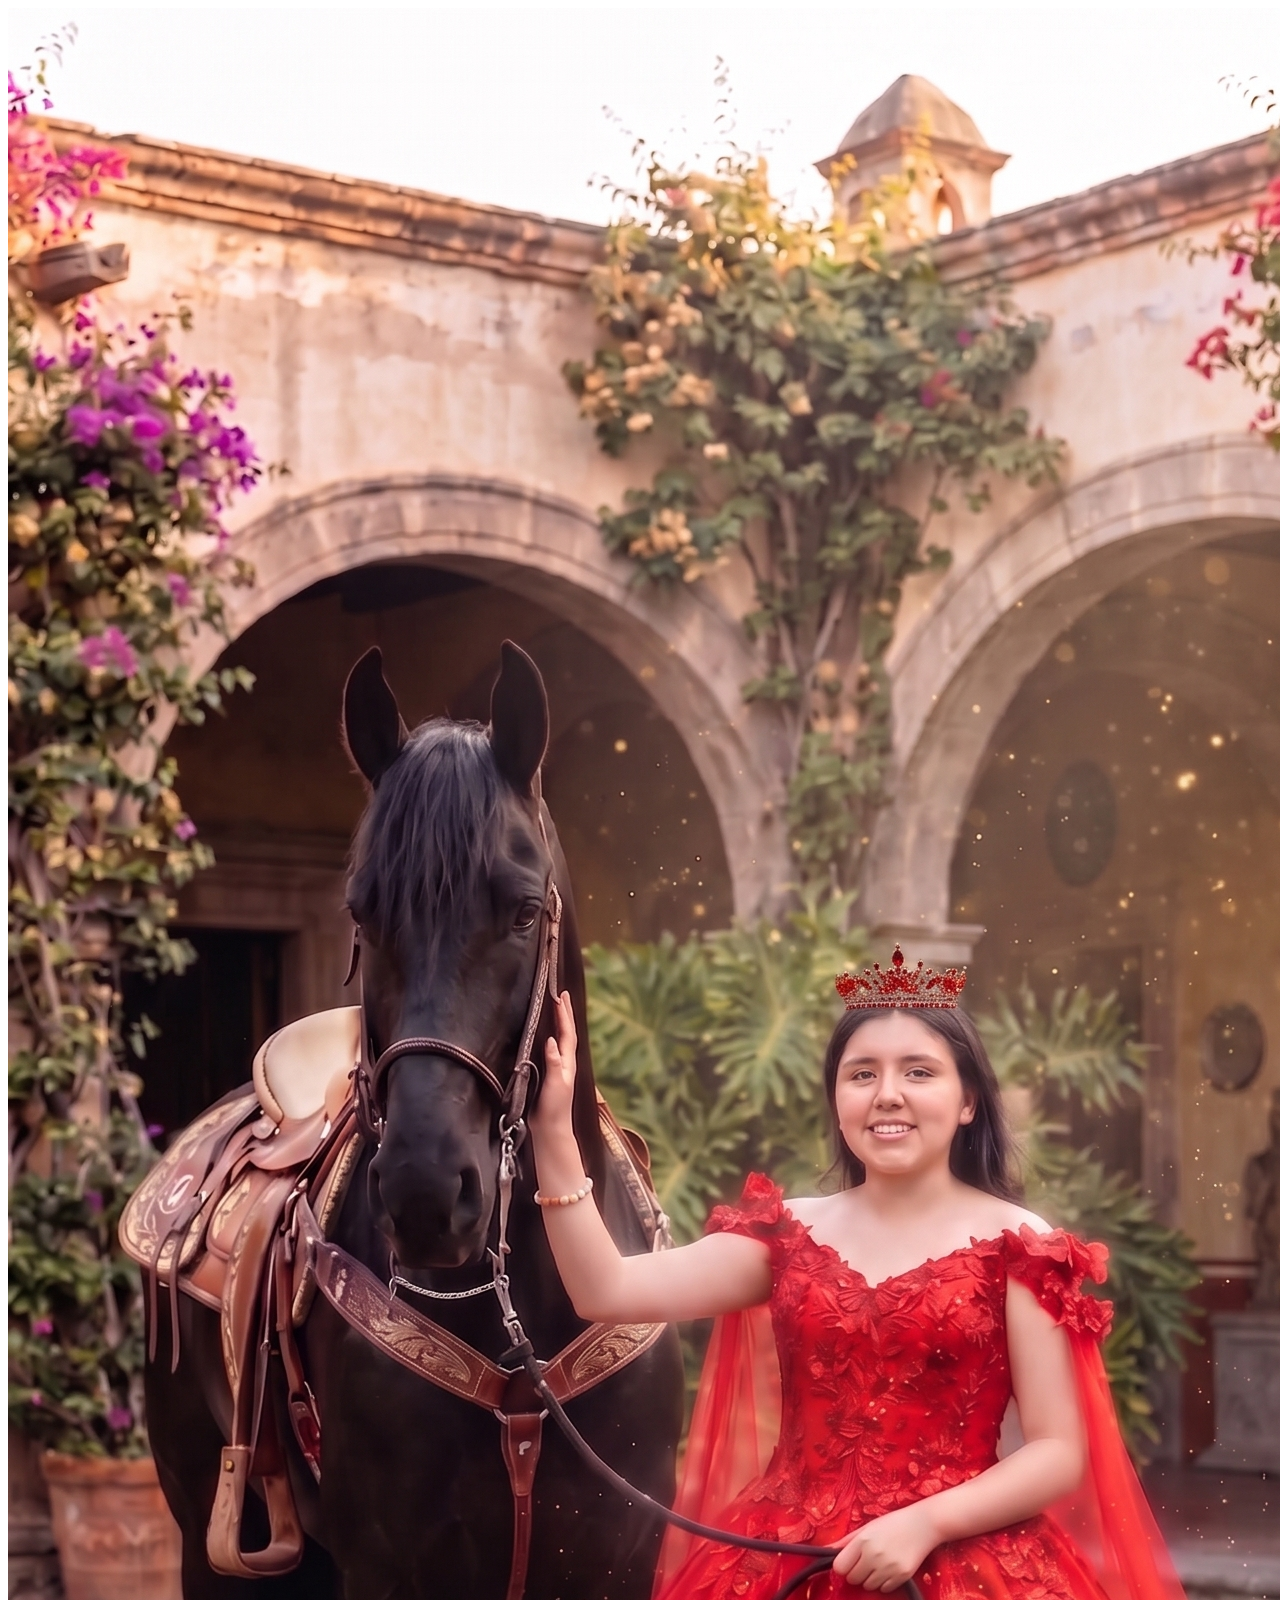
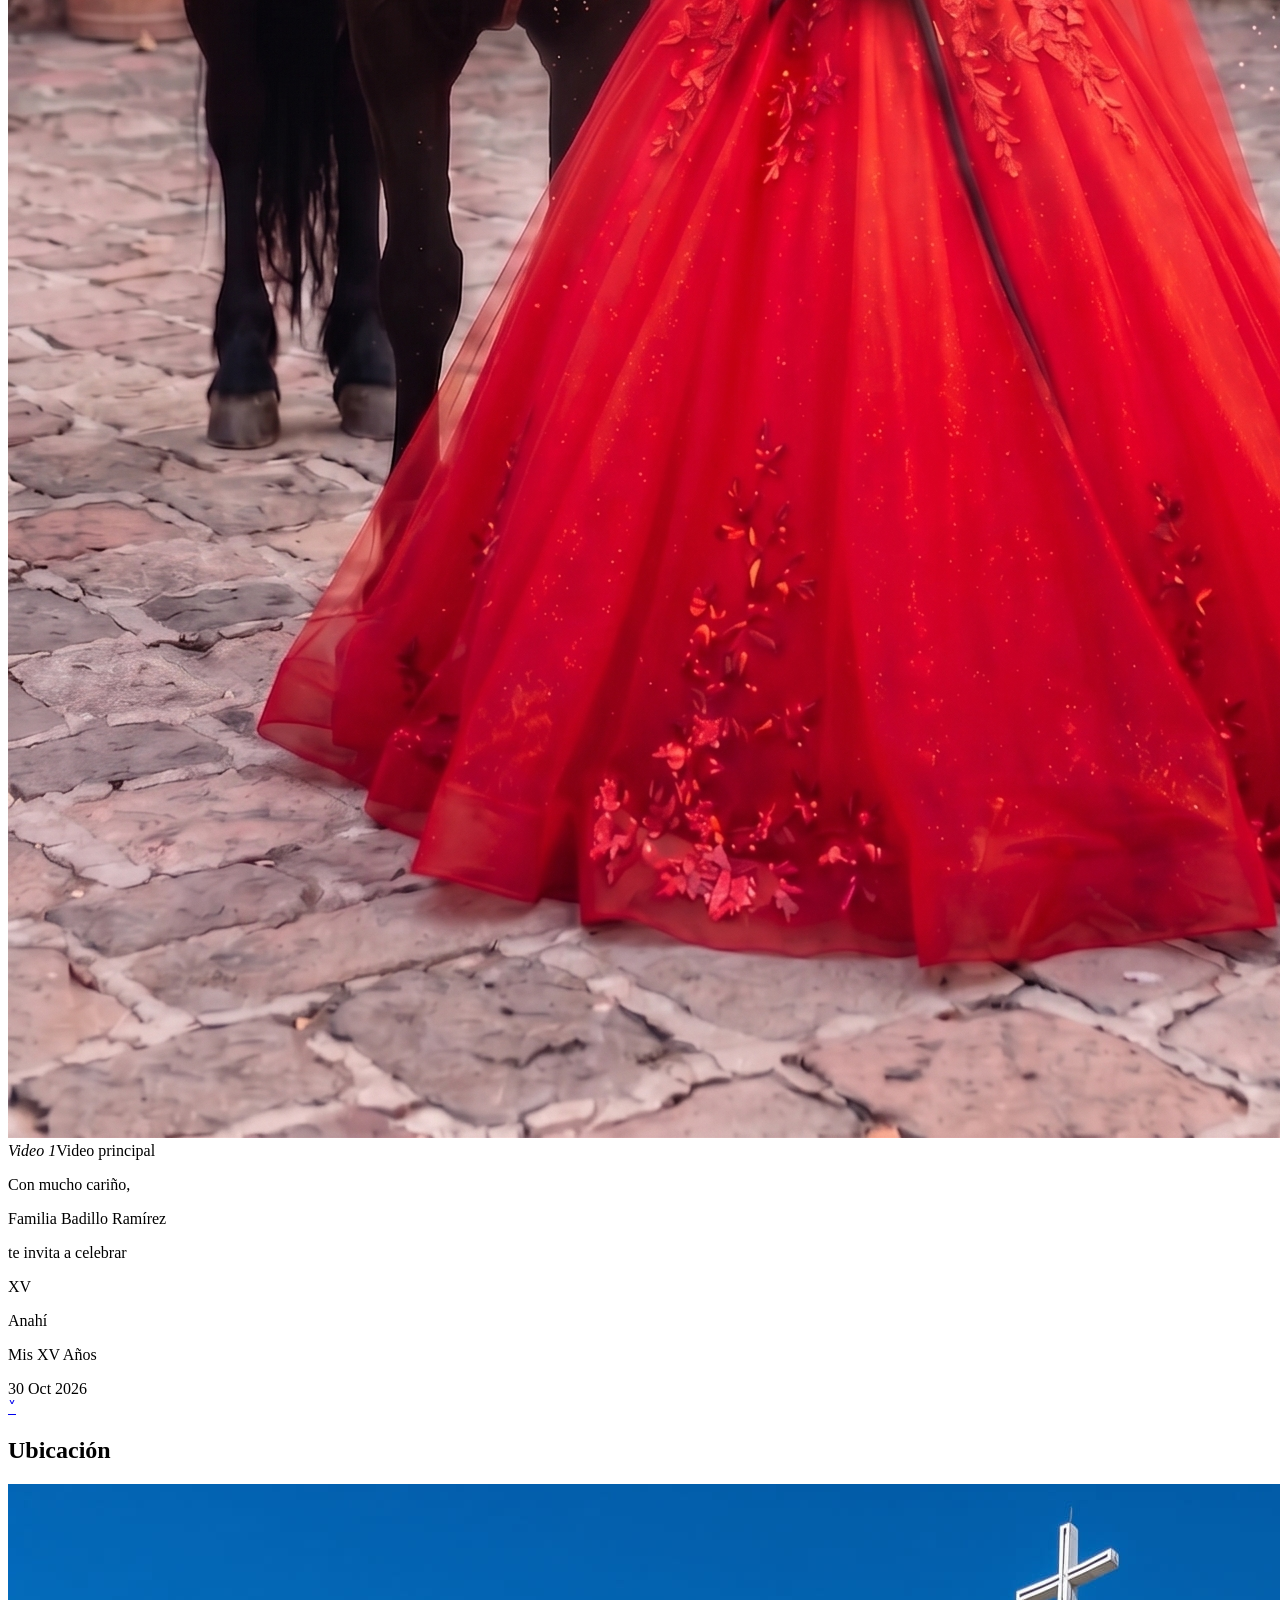
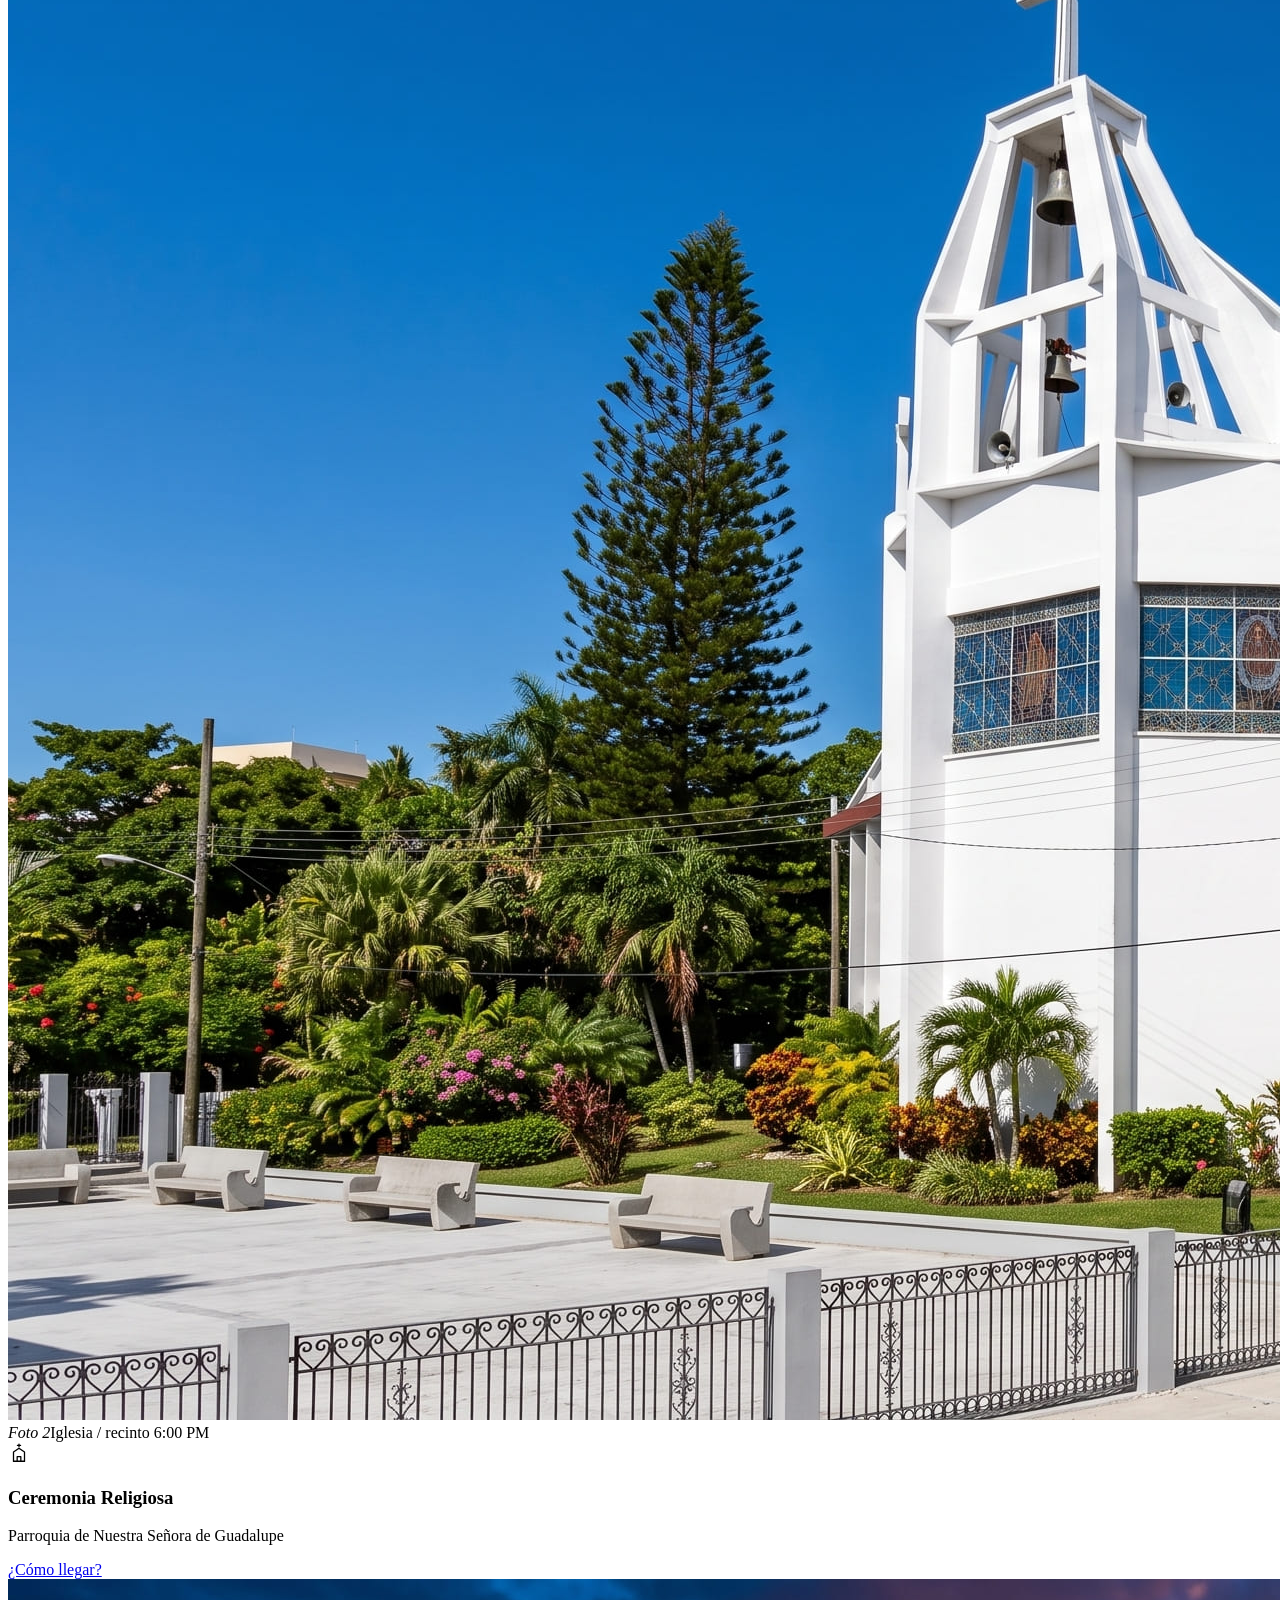
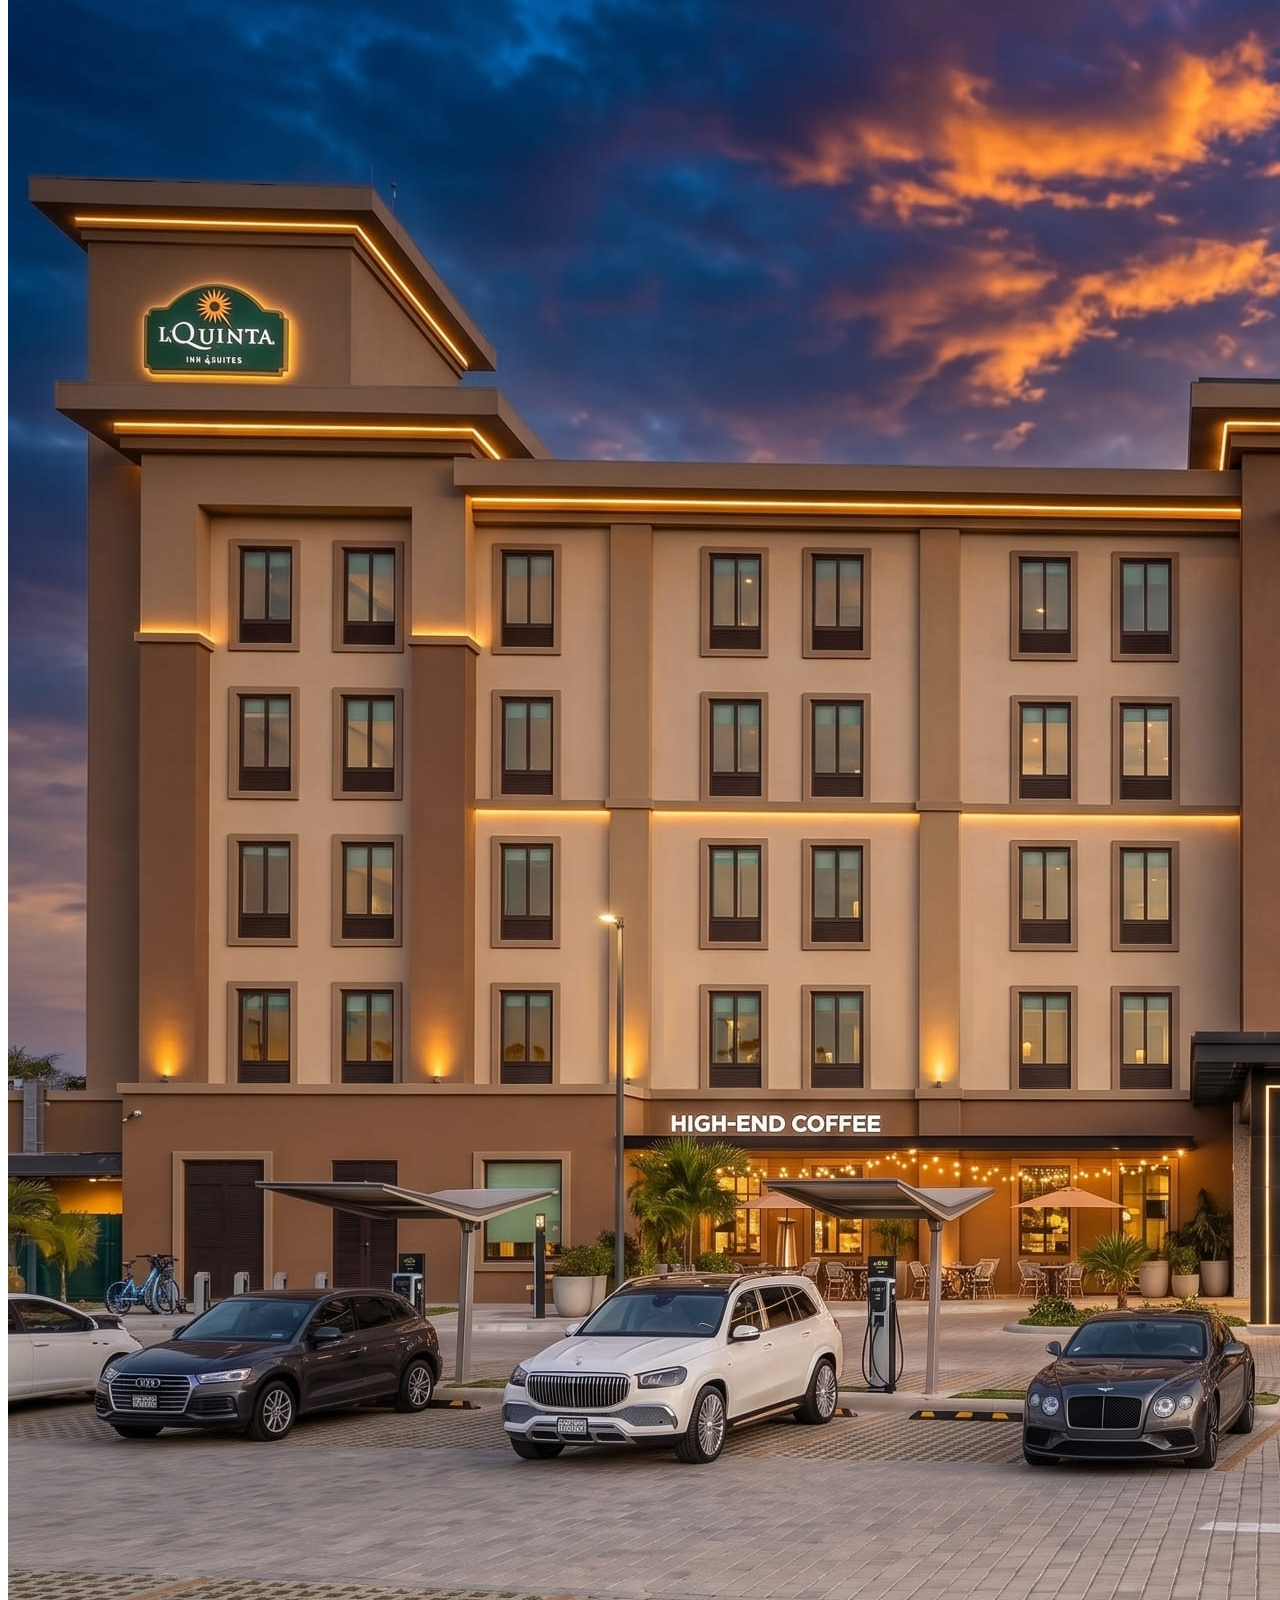
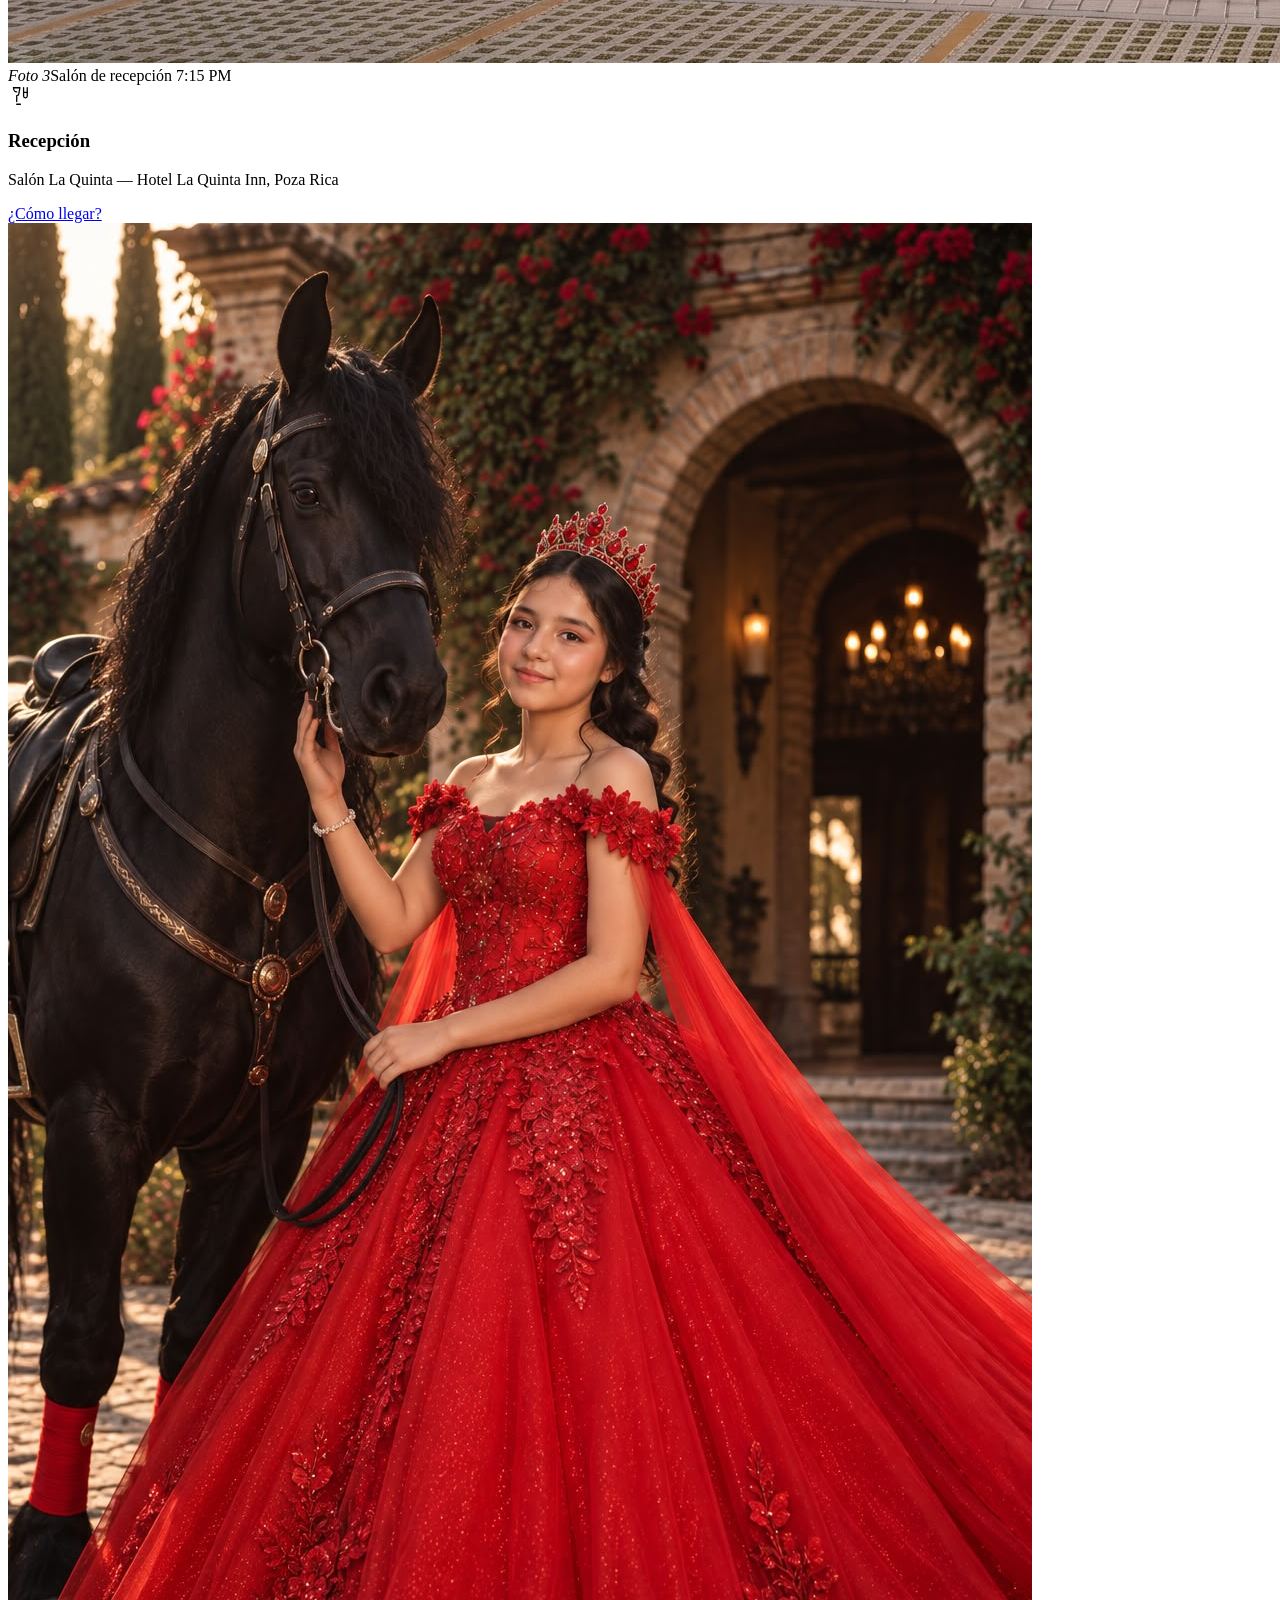
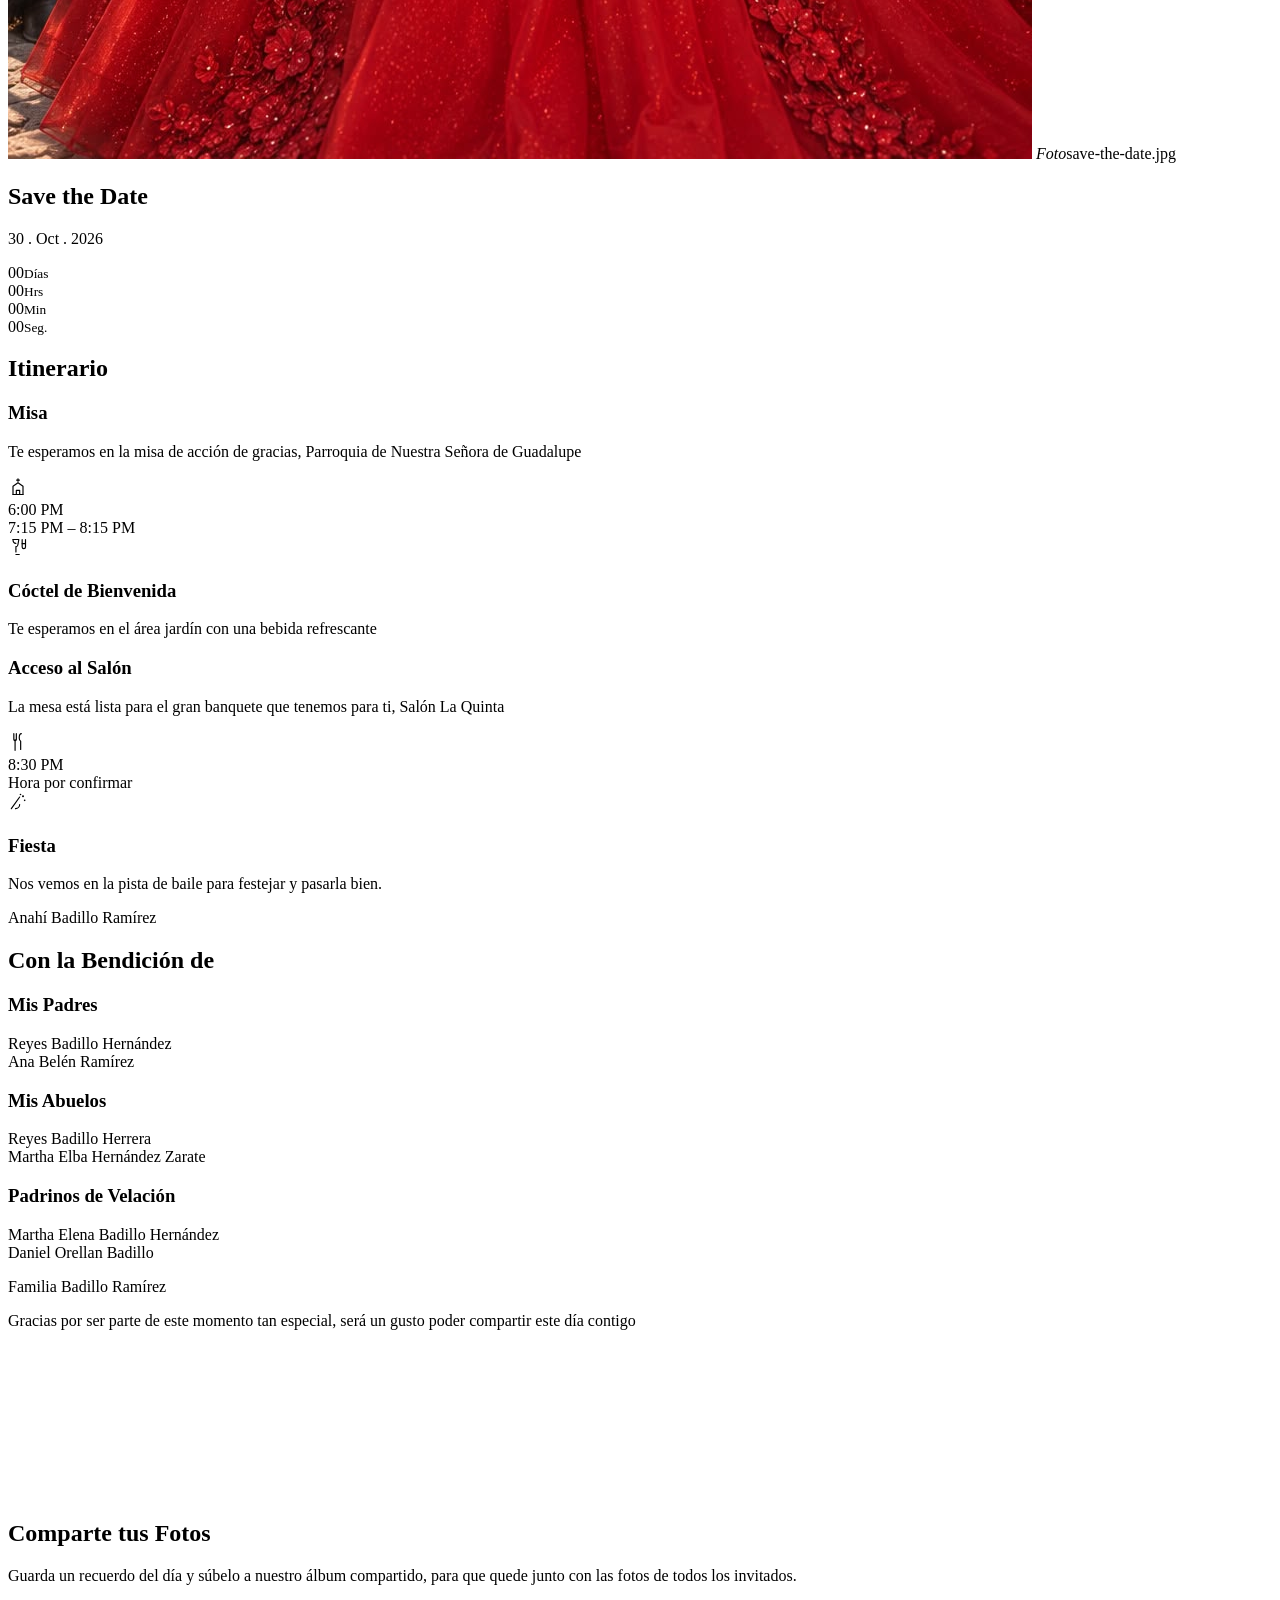
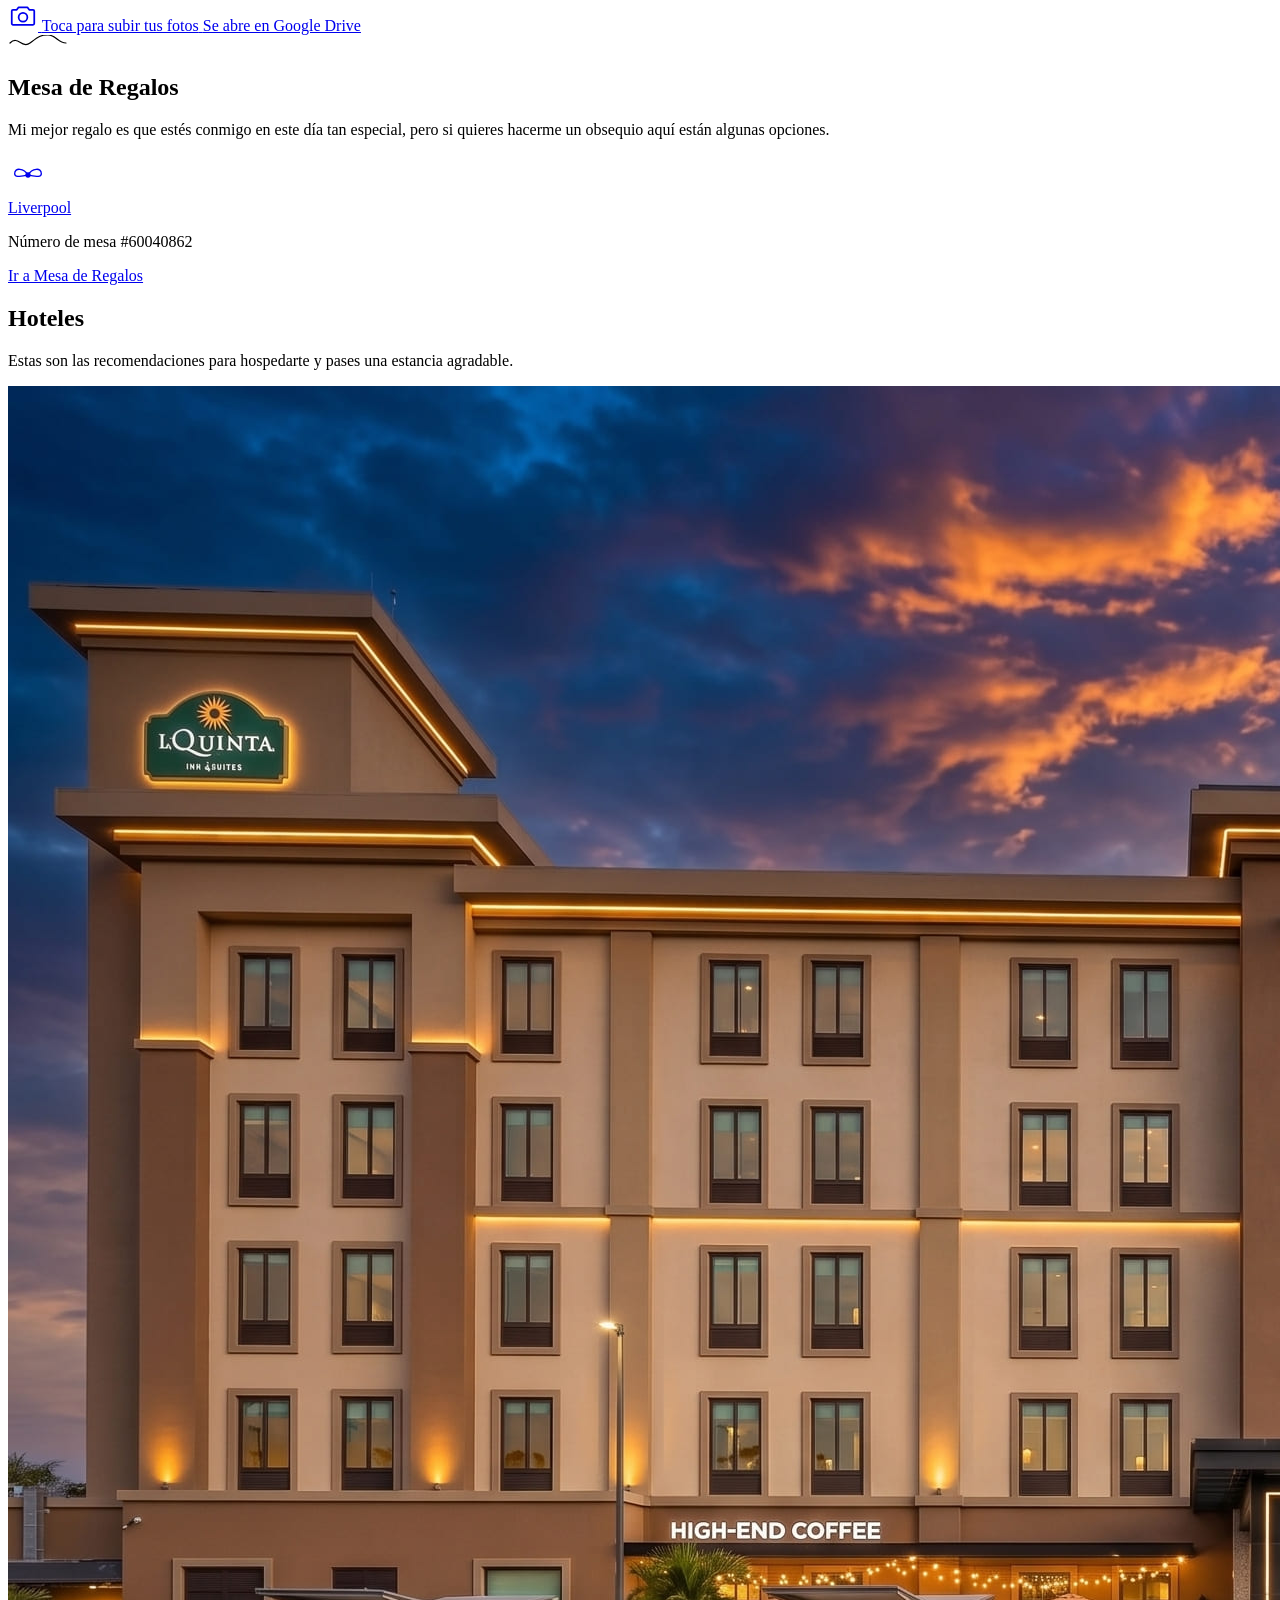
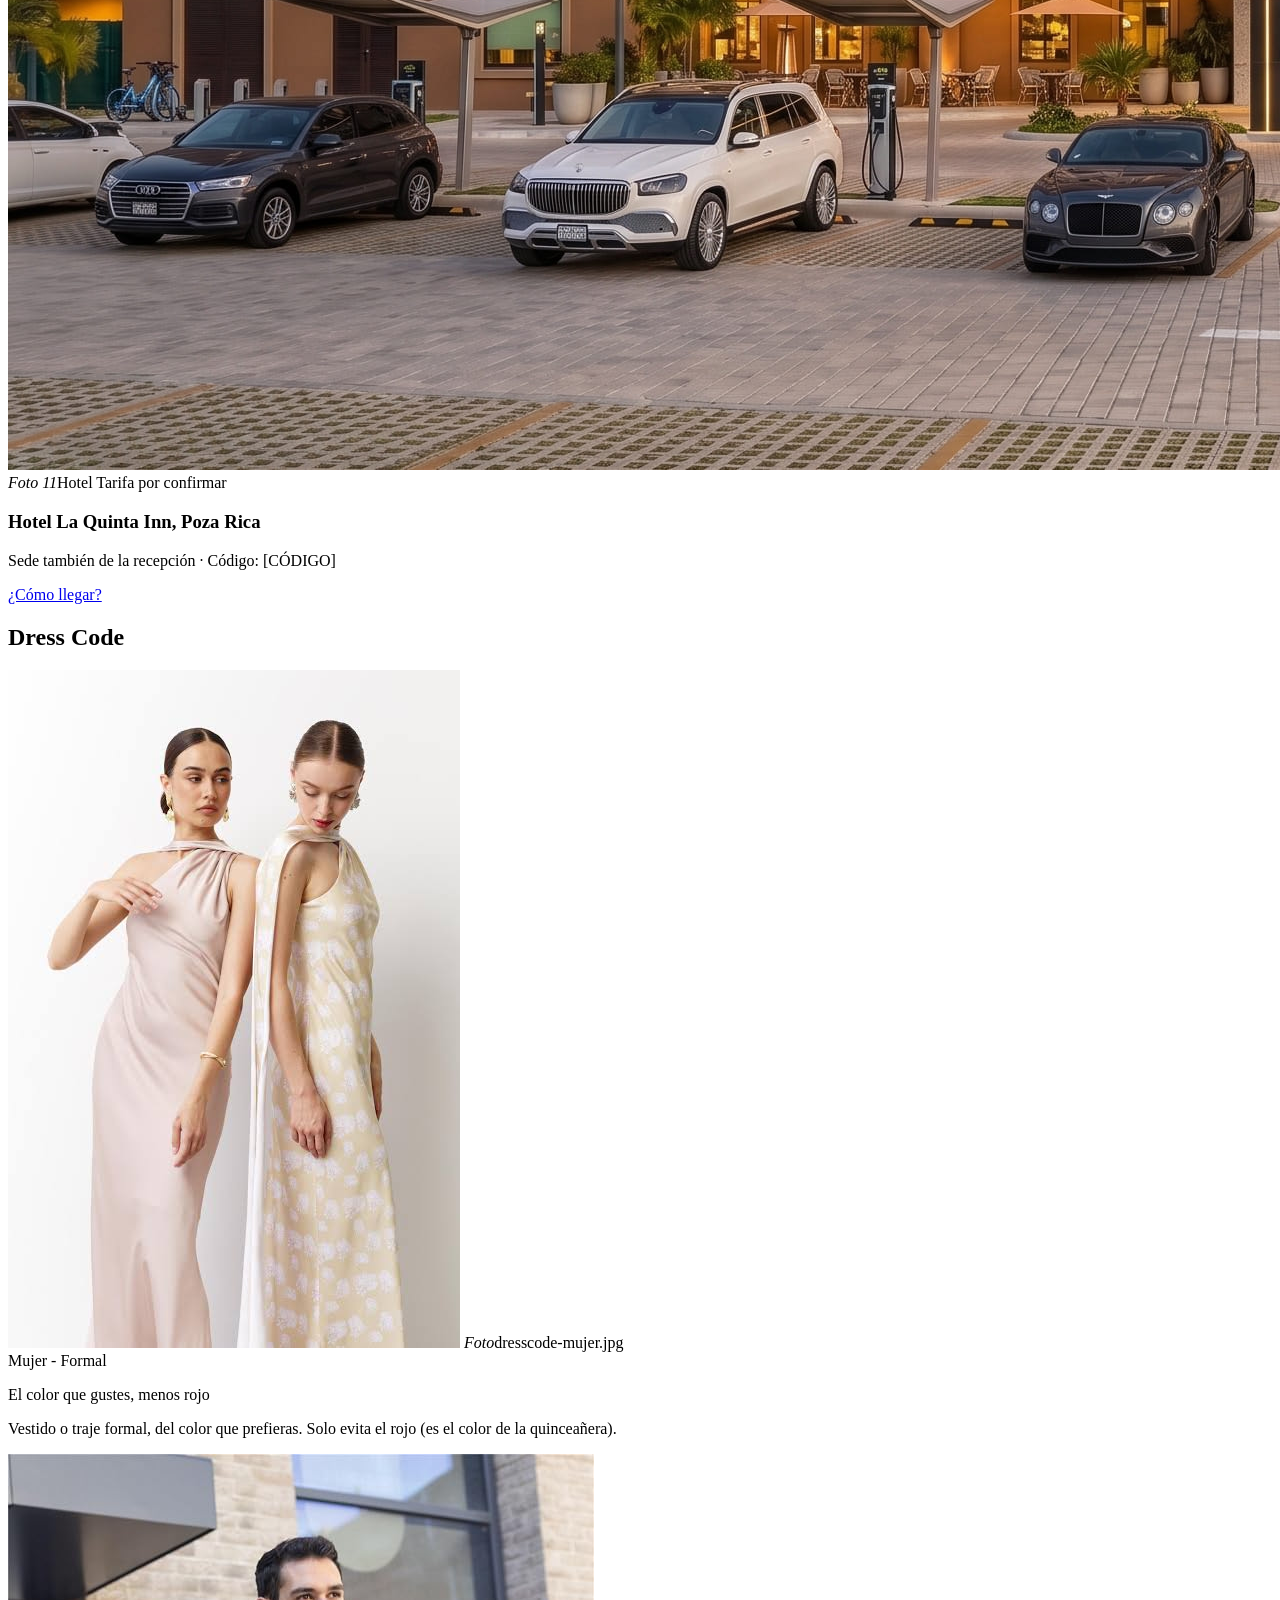
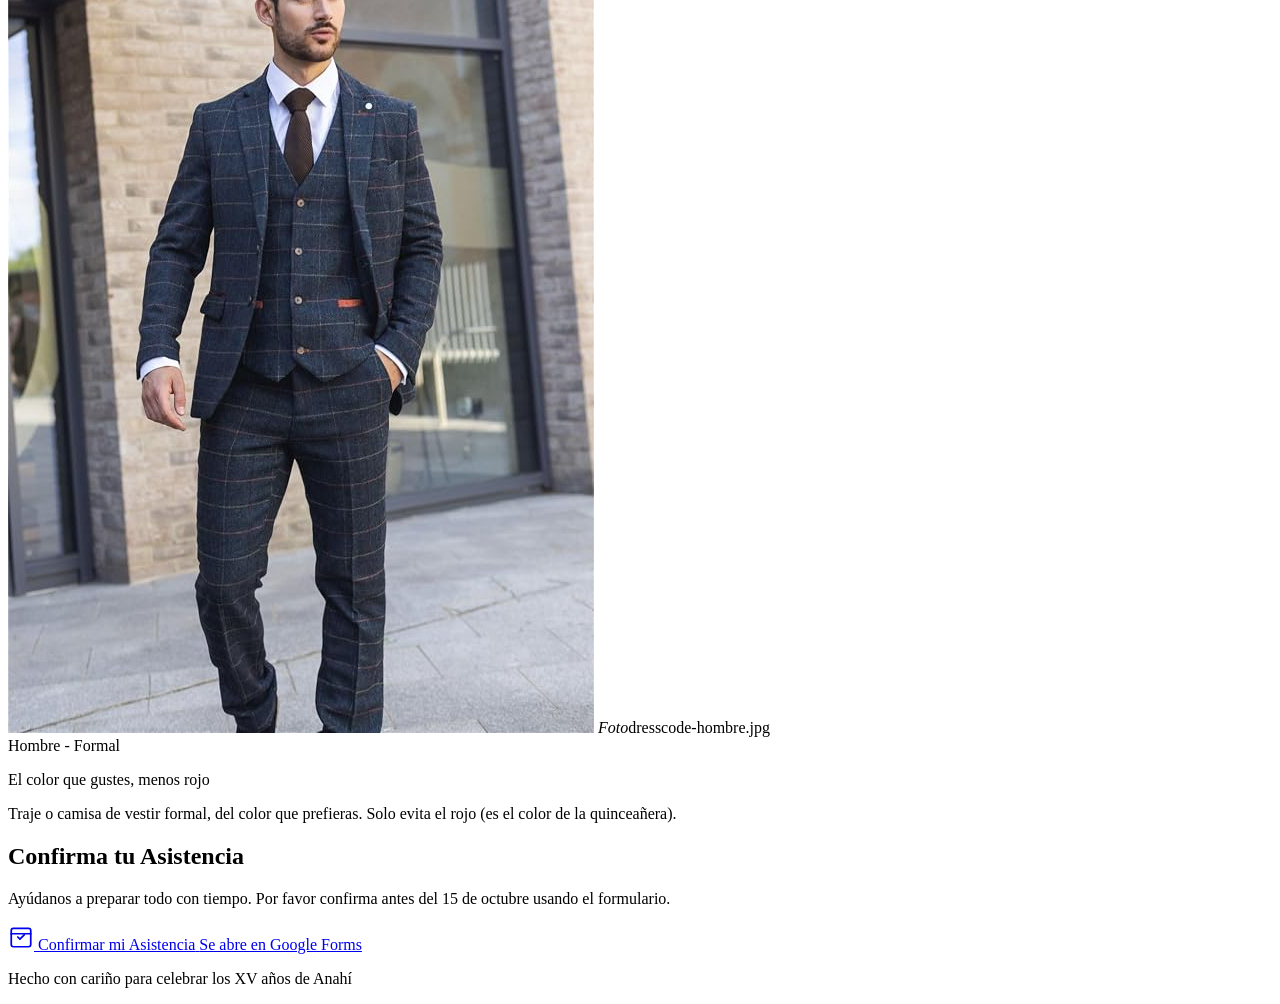
==== commit ef999a1e: "Update index.html" ====
--- a/index.html
+++ b/index.html
@@ -1,100 +1,5 @@
 <!DOCTYPE html>
 <html lang="es">
-<head>
-<meta charset="UTF-8">
-<meta name="viewport" content="width=device-width, initial-scale=1.0">
-<title>Mis XV Años — Invitación</title>
-<meta name="description" content="Invitación digital de XV Años">
-<link rel="icon" href="data:image/svg+xml,%3Csvg xmlns='http://www.w3.org/2000/svg' viewBox='0 0 100 100'%3E%3Ctext y='.9em' font-size='90'%3E%F0%9F%8E%80%3C/text%3E%3C/svg%3E">
-<link rel="preconnect" href="https://fonts.googleapis.com">
-<link rel="preconnect" href="https://fonts.gstatic.com" crossorigin>
-<link href="https://fonts.googleapis.com/css2?family=Great+Vibes&family=Cormorant+Garamond:ital,wght@0,400;0,500;0,600;1,500&family=Playfair+Display:wght@400;500;600;700&display=swap" rel="stylesheet">
-<link rel="stylesheet" href="css/style.css">
-</head>
-<body>
-
-<!-- ============ MUSIC TOGGLE ============ -->
-<button id="musicToggle" class="music-toggle" type="button" aria-label="Reproducir música" aria-pressed="false">
-  <span class="bar"></span><span class="bar"></span><span class="bar"></span>
-</button>
-<audio id="bgMusic" loop preload="none">
-  <!-- Reemplaza este archivo por la pista real cuando armes el repositorio -->
-  <source src="audio/musica.mp3" type="audio/mpeg">
-</audio>
-
-<!-- ============ SOBRE / PORTADA ============ -->
-<svg width="0" height="0" style="position:absolute" aria-hidden="true">
-  <defs>
-    <symbol id="corner-motif" viewBox="0 0 200 200">
-      <g fill="none" stroke="currentColor" stroke-width="1.3" stroke-linecap="round" opacity=".8">
-        <path d="M2 30 C 40 20, 70 40, 60 75 C 52 102, 78 112, 100 98"/>
-        <path d="M2 60 C 30 55, 48 68, 46 90"/>
-        <path d="M30 2 C 25 30, 45 45, 72 40"/>
-        <path d="M2 4 C 60 -4, 90 24, 78 55"/>
-        <path d="M78 55 C 92 68, 112 66, 122 50"/>
-        <path d="M100 98 C 118 106, 132 96, 136 80"/>
-      </g>
-      <g fill="currentColor" opacity=".55" stroke="none">
-        <path d="M56 68 C 62 60, 72 61, 74 71 C 66 76, 58 75, 56 68 Z"/>
-        <path d="M40 88 C 47 82, 56 84, 57 93 C 49 97, 42 95, 40 88 Z"/>
-        <path d="M70 32 C 78 25, 88 27, 88 38 C 79 42, 71 39, 70 32 Z"/>
-        <path d="M112 60 C 120 54, 129 57, 128 67 C 120 70, 112 68, 112 60 Z"/>
-      </g>
-      <g fill="currentColor" opacity=".85" stroke="none" transform="translate(95,95)">
-        <circle r="3"/>
-        <ellipse rx="7" ry="3"/>
-        <ellipse rx="7" ry="3" transform="rotate(72)"/>
-        <ellipse rx="7" ry="3" transform="rotate(144)"/>
-        <ellipse rx="7" ry="3" transform="rotate(216)"/>
-        <ellipse rx="7" ry="3" transform="rotate(288)"/>
-      </g>
-      <g fill="currentColor" opacity=".7" stroke="none" transform="translate(130,73)">
-        <circle r="2.4"/>
-        <ellipse rx="5.5" ry="2.4"/>
-        <ellipse rx="5.5" ry="2.4" transform="rotate(72)"/>
-        <ellipse rx="5.5" ry="2.4" transform="rotate(144)"/>
-        <ellipse rx="5.5" ry="2.4" transform="rotate(216)"/>
-        <ellipse rx="5.5" ry="2.4" transform="rotate(288)"/>
-      </g>
-    </symbol>
-  </defs>
-</svg>
-
-<section id="envelope" class="envelope">
-  <div class="envelope__texture"></div>
-  <div class="envelope__seam" aria-hidden="true"></div>
-
-  <!-- Motivo floral reutilizado en las 4 esquinas (se espeja con CSS) -->
-  <svg class="envelope__corner envelope__corner--tl" aria-hidden="true"><use href="#corner-motif"/></svg>
-  <svg class="envelope__corner envelope__corner--tr" aria-hidden="true"><use href="#corner-motif"/></svg>
-  <svg class="envelope__corner envelope__corner--bl" aria-hidden="true"><use href="#corner-motif"/></svg>
-  <svg class="envelope__corner envelope__corner--br" aria-hidden="true"><use href="#corner-motif"/></svg>
-
-  <div class="envelope__content">
-    <div class="envelope__portrait">
-      <div class="ph-photo envelope__portrait-photo">
-        <img id="envelopePortraitImg" src="img/1.jpeg" alt="Anahí" onerror="this.style.display='none'">
-      </div>
-    </div>
-
-    <p class="envelope__label">Con mucho cariño</p>
-    <h1 class="envelope__guest">Familia Badillo Ramírez</h1>
-    <p class="envelope__invite">te invita a celebrar</p>
-    <p class="for-family" id="envelopeFor" hidden></p>
-
-    <button id="openInvitation" class="btn-open" type="button">
-      Abrir Invitación
-    </button>
-
-    <div class="seal" aria-hidden="true">
-      <span class="seal__ring"></span>
-      <span class="seal__text">XV<br>Años</span>
-      <svg class="seal__flourish" viewBox="0 0 60 16" aria-hidden="true">
-        <path d="M2 8c8-8 12 6 20 0s10-8 18-8 10 8 18 8" fill="none" stroke="currentColor" stroke-width="1.2" stroke-linecap="round"/>
-      </svg>
-    </div>
-  </div>
-</section>
 
 <!-- ============ SITIO PRINCIPAL ============ -->
 <div id="site" class="site">
